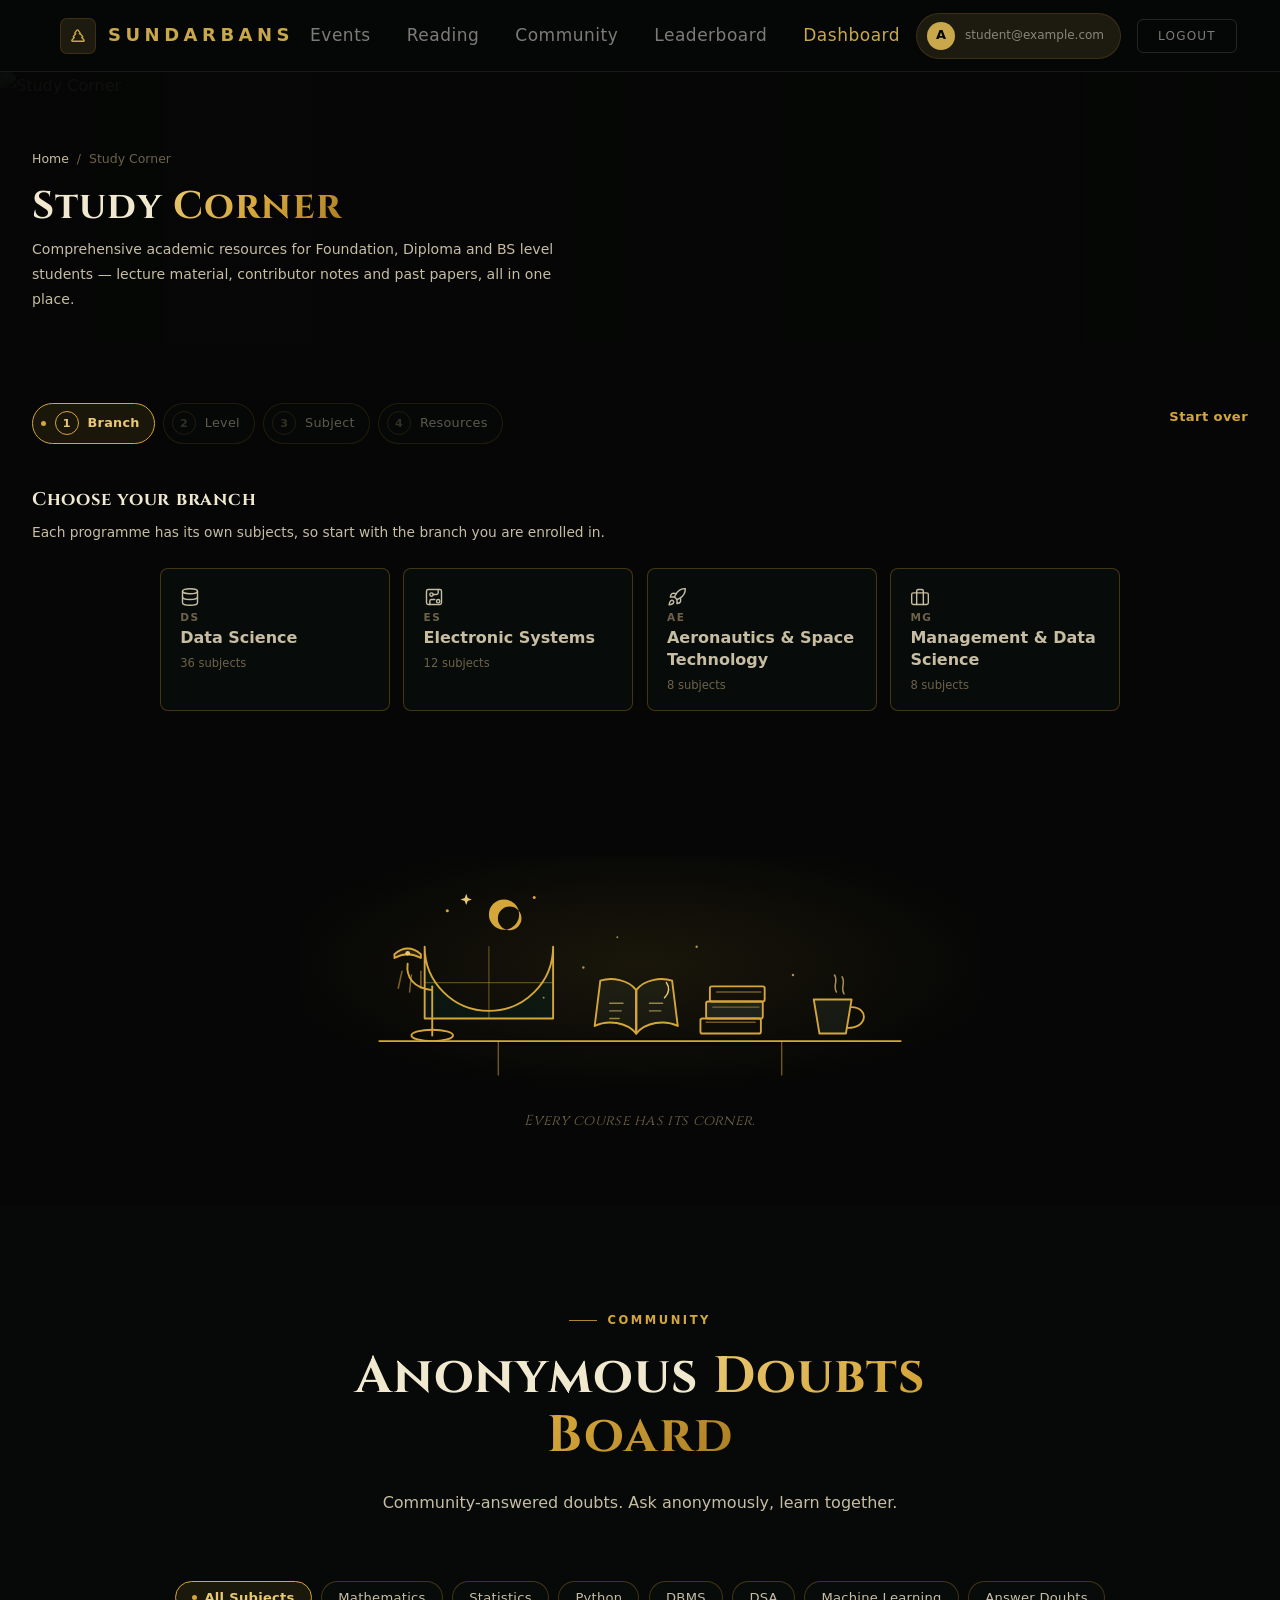
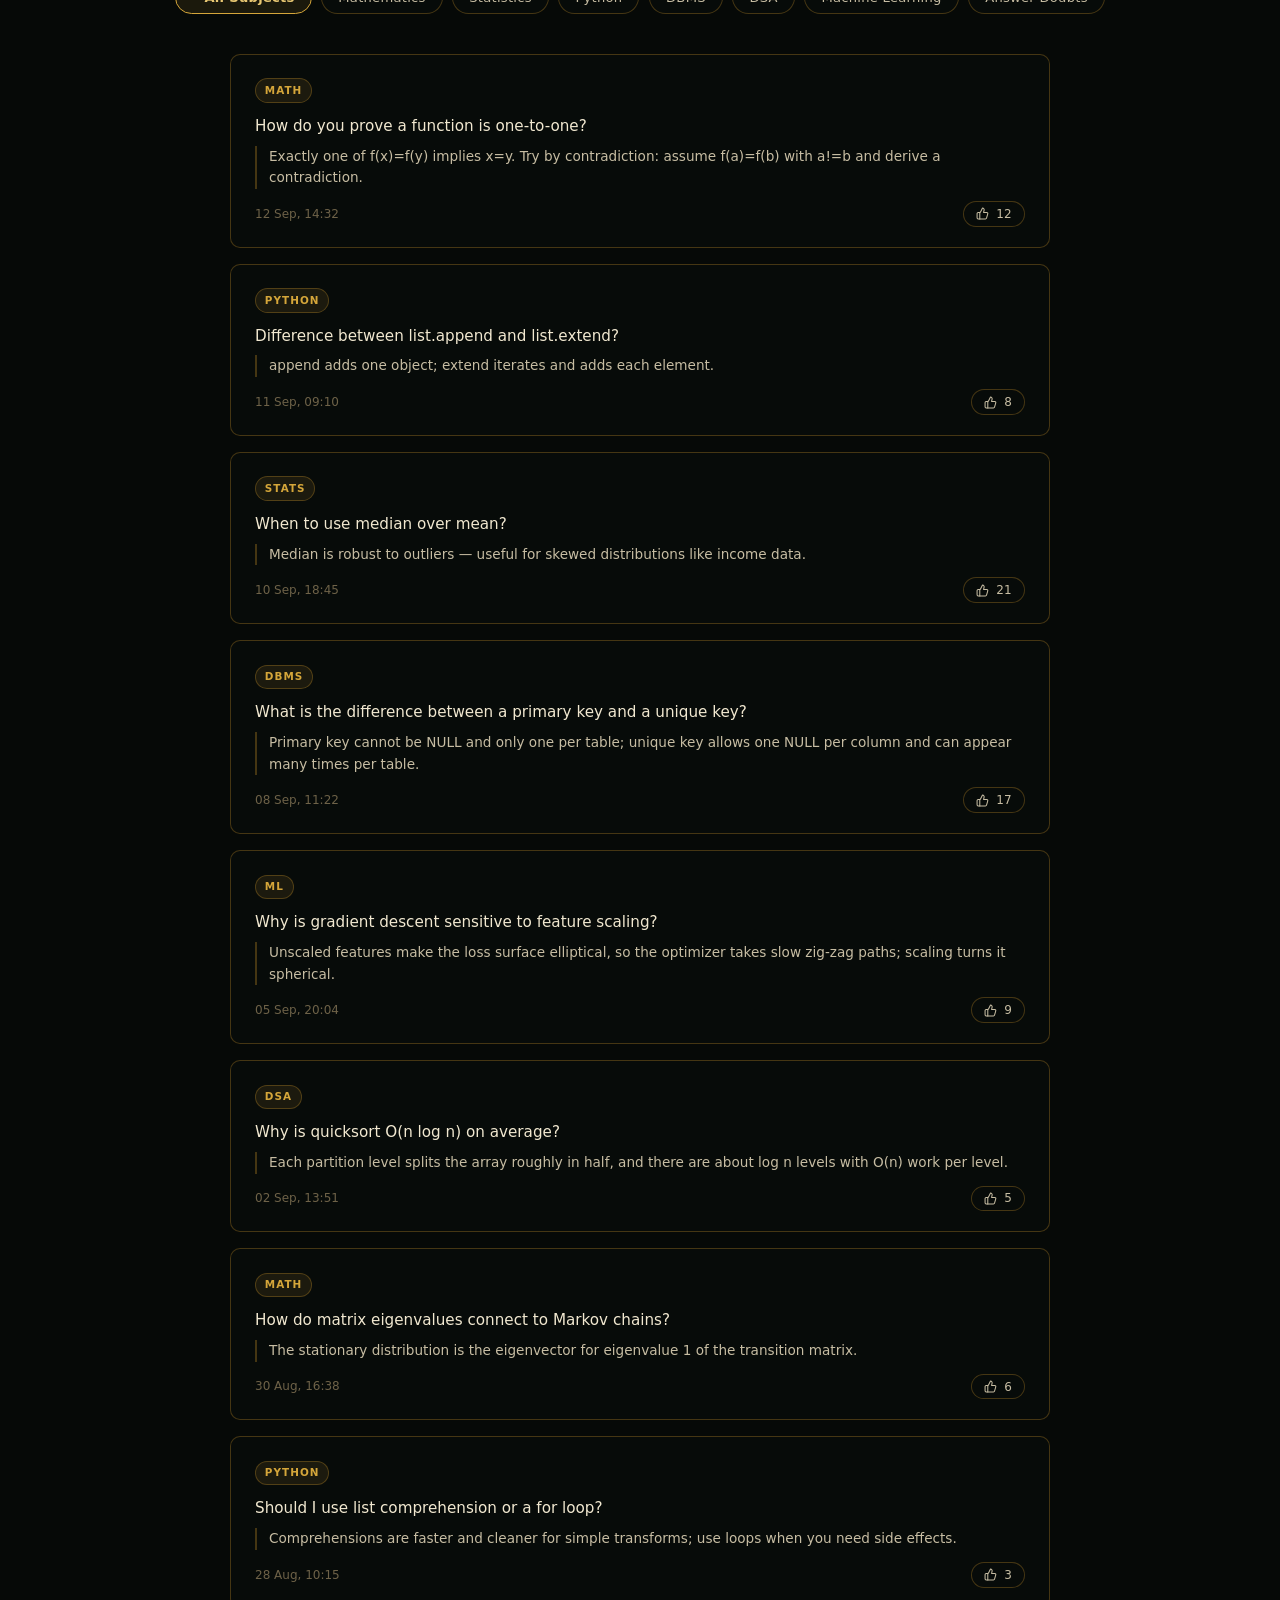
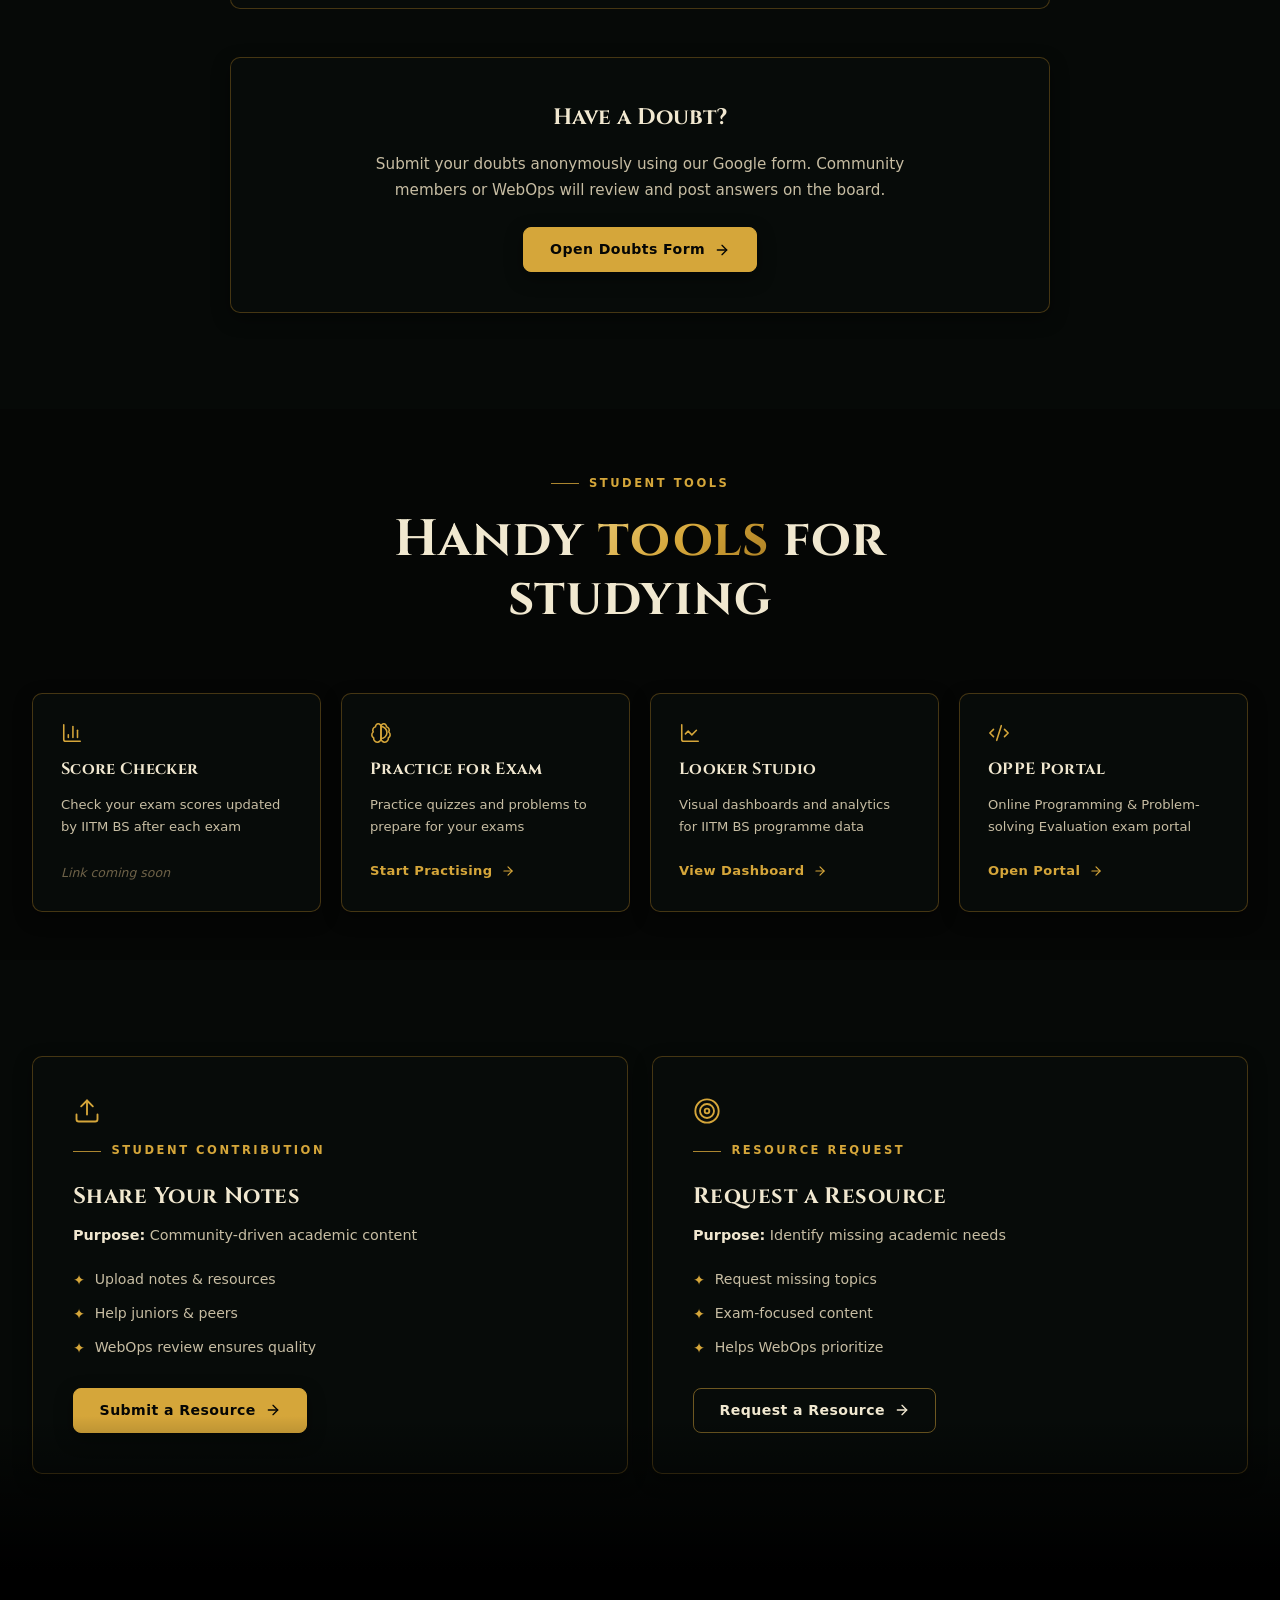
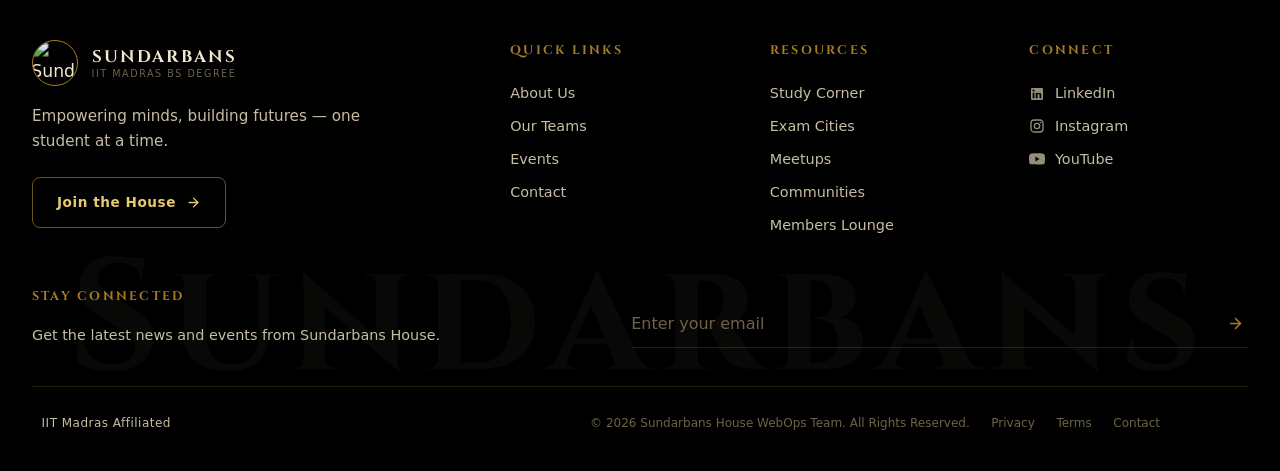
==== emtyT/studycorner.html @ 36a2592f "added cards and other branches and subjects" ====
<!doctype html>
<html lang="en">
  <head>
    <meta charset="UTF-8" />
    <meta name="viewport" content="width=device-width, initial-scale=1.0" />
    <title>Sundarbans House | Study Corner (test page)</title>
    <link
      rel="icon"
      type="image/png"
      href="https://res.cloudinary.com/l59gy0g2/image/upload/f_auto,q_auto:good,w_1000,c_limit/v1785911310/sundarbans/public/assets/house-logo.png"
    />
    <!-- Same fonts as the real site: Cinzel (display) + Chillax (body). -->
    <link rel="preconnect" href="https://fonts.googleapis.com" />
    <link rel="preconnect" href="https://fonts.gstatic.com" crossorigin />
    <link rel="preconnect" href="https://api.fontshare.com" />
    <link rel="preconnect" href="https://cdn.fontshare.com" crossorigin />
    <link
      href="https://fonts.googleapis.com/css2?family=Cinzel:wght@400;600;700;900&display=swap"
      rel="stylesheet"
    />
    <link
      href="https://api.fontshare.com/v2/css?f%5B%5D=chillax@300,400,500,600,700&display=swap"
      rel="stylesheet"
    />

    <style>
      /* =====================================================================
         SUNDARBANS HOUSE — BLACK + GOLD BRAND THEME (port of style.css)
         ===================================================================== */
      :root {
        --font-display: 'Cinzel', Georgia, 'Times New Roman', serif;
        --font-body: 'Chillax', ui-sans-serif, system-ui, -apple-system, 'Segoe UI', sans-serif;

        --color-bg-black: #050605;
        --color-bg-forest: #060907;
        --color-bg-footer: #000000;
        --color-surface-hover: #060907;

        --color-card: #070b09;
        --color-card-raised: #0c110e;

        --color-cream: #f1e8d0;
        --color-cream-muted: #c7bda3;
        --color-cream-faint: #6e6248;
        --color-gold: #d5a63a;
        --color-gold-light: #e9c873;
        --color-gold-muted: #a97c22;
        --color-bronze: #5f461b;

        --border-subtle: rgba(170, 125, 35, 0.22);
        --border-card: rgba(170, 125, 35, 0.38);
        --border-card-hover: rgba(213, 166, 58, 0.62);
        --border-gold: rgba(213, 166, 58, 0.5);
        --border-forest: #0e1512;

        --ease-editorial: cubic-bezier(0.22, 0.61, 0.36, 1);
        --ease-reveal: cubic-bezier(0.16, 1, 0.3, 1);
        --duration-micro: 240ms;
        --duration-link: 340ms;
        --duration-button: 520ms;
        --duration-selector: 380ms;
        --duration-card: 620ms;
        --duration-card-enter: 900ms;
        --duration-section: 1100ms;

        --shadow-sm: 0 6px 18px rgba(0, 0, 0, 0.4);
        --shadow-md: 0 12px 32px rgba(0, 0, 0, 0.52);
        --shadow-lg: 0 20px 48px rgba(0, 0, 0, 0.62);

        --content-max-width: 1280px;
        --content-gutter: clamp(1.25rem, 3vw, 2rem);

        /* Legacy aliases the real stylesheet still reads */
        --bg: var(--color-bg-black);
        --bg2: var(--color-bg-forest);
        --surface: var(--color-card);
        --surface2: var(--color-card-raised);
        --border: var(--border-card);
        --accent: var(--color-gold);
        --accent2: var(--color-gold-light);
        --accent3: var(--color-gold-muted);
        --gold: var(--color-gold);
        --gold-light: var(--color-gold-light);
        --gold-dark: var(--color-gold-muted);
        --bronze: var(--color-bronze);
        --text: var(--color-cream);
        --text2: var(--color-cream-muted);
        --text3: var(--color-cream-faint);
        --rad: 8px;
        --rad2: 10px;
        --ease-out: var(--ease-editorial);
      }

      @media (prefers-reduced-motion: reduce) {
        :root {
          --duration-micro: 1ms;
          --duration-link: 1ms;
          --duration-button: 1ms;
          --duration-selector: 1ms;
          --duration-card: 1ms;
          --duration-card-enter: 1ms;
          --duration-section: 1ms;
        }
        *,
        *::before,
        *::after {
          animation-iteration-count: 1 !important;
        }
      }

      * {
        margin: 0;
        padding: 0;
        box-sizing: border-box;
      }

      input,
      textarea,
      select,
      button {
        font-family: inherit;
      }

      html {
        scroll-behavior: smooth;
        overflow-x: hidden;
        scrollbar-width: thin;
        scrollbar-color: var(--color-gold-muted) var(--color-bg-black);
      }

      ::-webkit-scrollbar {
        width: 10px;
        height: 10px;
      }
      ::-webkit-scrollbar-track {
        background: var(--color-bg-black);
      }
      ::-webkit-scrollbar-thumb {
        background: var(--color-gold-muted);
        border-radius: 6px;
        border: 2px solid var(--color-bg-black);
      }
      ::-webkit-scrollbar-thumb:hover {
        background: var(--color-gold);
      }
      ::-webkit-scrollbar-corner {
        background: var(--color-bg-black);
      }

      body {
        font-family: var(--font-body);
        background: var(--bg);
        color: var(--text);
        line-height: 1.7;
        overflow-x: hidden;
        -webkit-font-smoothing: antialiased;
      }

      /* -- Layout ------------------------------------------------------- */
      .container {
        width: 100%;
        max-width: var(--content-max-width);
        margin-inline: auto;
        padding-inline: var(--content-gutter);
      }
      .section {
        padding: 6rem 0;
      }
      .tone-a {
        background: var(--color-bg-black);
      }
      .tone-b {
        background: var(--color-bg-forest);
      }

      /* -- Section tags & titles ---------------------------------------- */
      .section-tag {
        display: inline-flex;
        align-items: center;
        gap: 0.65rem;
        font-size: 0.72rem;
        font-weight: 600;
        letter-spacing: 0.22em;
        text-transform: uppercase;
        color: var(--accent);
        margin-bottom: 1.1rem;
      }
      .section-tag::before {
        content: '';
        width: 28px;
        height: 1px;
        background: currentColor;
        opacity: 0.8;
        flex-shrink: 0;
      }
      .section-title-xl {
        font-family: var(--font-display);
        font-size: clamp(2rem, 4.2vw, 3.2rem);
        font-weight: 700;
        line-height: 1.15;
        letter-spacing: 0.02em;
        margin-bottom: 1.5rem;
      }
      .tg {
        background: linear-gradient(135deg, var(--gold-light), var(--accent), var(--gold-dark));
        -webkit-background-clip: text;
        -webkit-text-fill-color: transparent;
        background-clip: text;
      }
      .sec-hdr {
        text-align: center;
        max-width: 700px;
        margin: 0 auto 4rem;
      }
      .sec-sub {
        font-size: 1rem;
        color: var(--text2);
        line-height: 1.7;
      }

      /* -- Buttons: one global system ------------------------------------ */
      .btn,
      .fcta {
        transition:
          background-color var(--duration-button) var(--ease-editorial),
          border-color var(--duration-button) var(--ease-editorial),
          color var(--duration-button) var(--ease-editorial),
          box-shadow var(--duration-button) var(--ease-editorial),
          transform var(--duration-button) var(--ease-editorial);
      }
      .btn--primary:hover,
      .btn--outline:hover,
      .fcta:hover {
        transform: translateY(-2px);
      }
      .btn--primary:active,
      .btn--outline:active,
      .fcta:active {
        transform: translateY(0) scale(0.988);
      }
      .btn:focus-visible,
      .sel:focus-visible,
      .fcta:focus-visible,
      .flink:focus-visible {
        outline: 2px solid var(--color-gold);
        outline-offset: 3px;
        border-radius: 4px;
      }
      .btn svg:last-child,
      .fcta svg:last-child {
        display: inline-flex;
        transition: transform var(--duration-link) var(--ease-editorial);
      }
      .btn:hover svg:last-child,
      .fcta:hover svg:last-child {
        transform: translateX(4px);
      }

      .btn {
        display: inline-flex;
        align-items: center;
        justify-content: center;
        gap: 0.55rem;
        font-family: var(--font-body);
        font-size: 0.88rem;
        font-weight: 600;
        letter-spacing: 0.03em;
        line-height: 1.2;
        padding: 0.8rem 1.6rem;
        border: 1px solid transparent;
        border-radius: var(--rad);
        background: transparent;
        color: var(--color-cream);
        text-decoration: none;
        cursor: pointer;
      }
      .btn--primary {
        background: var(--color-gold);
        border-color: var(--color-gold);
        color: #050605;
        box-shadow: var(--shadow-sm);
      }
      .btn--primary:hover {
        background: var(--color-gold-light);
        border-color: var(--color-gold-light);
        box-shadow: var(--shadow-md);
      }
      .btn--outline {
        border-color: var(--border-gold);
        color: var(--color-cream);
      }
      .btn--outline:hover {
        background: var(--color-surface-hover);
        border-color: var(--border-card-hover);
        color: #fff;
        box-shadow: var(--shadow-sm);
      }
      .btn--text {
        padding: 0.3rem 0;
        border: 0;
        border-radius: 4px;
        background: none;
        color: var(--color-gold);
        font-size: 0.82rem;
      }
      .btn--text:hover {
        color: var(--color-gold-light);
      }
      .btn--sm {
        padding: 0.55rem 1.15rem;
        font-size: 0.82rem;
      }
      .btn--block {
        width: 100%;
      }
      .btn[disabled],
      .btn[aria-disabled='true'] {
        opacity: 0.45;
        pointer-events: none;
      }

      @media (pointer: coarse) {
        .btn,
        .sel {
          min-height: 44px;
        }
        .btn--text {
          padding-block: 0.6rem;
        }
      }

      /* -- Selector tier: tabs, filters, chips --------------------------- */
      .sel {
        display: inline-flex;
        align-items: center;
        gap: 0.45rem;
        font-family: var(--font-body);
        font-size: 0.82rem;
        font-weight: 500;
        letter-spacing: 0.02em;
        padding: 0.5rem 1rem;
        border: 1px solid var(--border-card);
        border-radius: 99px;
        background: var(--color-card);
        color: var(--color-cream-muted);
        cursor: pointer;
        white-space: nowrap;
        transition:
          background-color var(--duration-selector) var(--ease-editorial),
          border-color var(--duration-selector) var(--ease-editorial),
          color var(--duration-selector) var(--ease-editorial),
          transform var(--duration-selector) var(--ease-editorial);
      }
      .sel:hover {
        border-color: var(--border-card-hover);
        color: var(--color-cream);
        transform: translateY(-1px);
      }
      .sel:active {
        transform: translateY(0) scale(0.99);
      }
      .sel[aria-pressed='true'],
      .sel[aria-selected='true'],
      .sel[aria-current='true'] {
        border-color: var(--color-gold);
        background: rgba(213, 166, 58, 0.1);
        color: var(--color-gold-light);
        font-weight: 600;
      }
      .sel[aria-pressed='true']::before,
      .sel[aria-selected='true']::before,
      .sel[aria-current='true']::before {
        content: '';
        width: 5px;
        height: 5px;
        border-radius: 50%;
        background: var(--color-gold);
        flex: none;
      }

      /* -- Footer call-to-action ------------------------------------------ */
      .fcta {
        display: inline-flex;
        align-items: center;
        gap: 0.6rem;
        background: transparent;
        border: 1px solid var(--border-gold);
        border-radius: var(--rad);
        padding: 0.8rem 1.5rem;
        color: var(--color-gold-light);
        text-decoration: none;
        font-size: 0.85rem;
        font-weight: 600;
        letter-spacing: 0.04em;
      }
      .fcta:hover {
        background: var(--color-surface-hover);
        border-color: var(--color-gold);
        box-shadow: var(--shadow-sm);
      }

      .sr-only {
        position: absolute;
        width: 1px;
        height: 1px;
        padding: 0;
        margin: -1px;
        overflow: hidden;
        clip-path: inset(50%);
      }

      /* -- Form elements ---------------------------------------------------- */
      .form-field {
        margin-bottom: 1.25rem;
      }
      .form-field label {
        display: block;
        font-size: 0.8rem;
        font-weight: 600;
        color: var(--text2);
        margin-bottom: 0.4rem;
        letter-spacing: 0.04em;
      }
      .form-input,
      .form-textarea,
      .form-select {
        width: 100%;
        background: var(--surface);
        border: 1px solid var(--border);
        border-radius: var(--rad);
        padding: 0.75rem 1rem;
        color: var(--text);
        font-size: 0.88rem;
        font-family: inherit;
        outline: none;
        transition: border-color 0.2s;
      }
      .form-input:focus,
      .form-textarea:focus,
      .form-select:focus {
        border-color: var(--accent);
        box-shadow: 0 0 0 3px rgba(213, 166, 58, 0.1);
      }

      /* -- Grids & cards ----------------------------------------------------- */
      .grid-2 {
        display: grid;
        grid-template-columns: 1fr 1fr;
        gap: 1.5rem;
      }
      .grid-4 {
        display: grid;
        grid-template-columns: repeat(4, 1fr);
        gap: 1.25rem;
      }
      .card-base {
        background: var(--color-card);
        border: 1px solid var(--border-card);
        border-radius: var(--rad2);
        padding: 1.75rem;
        box-shadow: var(--shadow-sm);
        transition:
          border-color var(--duration-card) var(--ease-editorial),
          box-shadow var(--duration-card) var(--ease-editorial),
          transform var(--duration-card) var(--ease-editorial);
      }
      .card-base:hover {
        transform: translateY(-6px);
        border-color: var(--border-card-hover);
        box-shadow: var(--shadow-lg);
      }

      /* -- Card entrance reveal (matching the app's scroll-reveal) ---------- */
      .rc {
        opacity: 0;
        transform: translateY(30px);
        transition:
          opacity 0.6s ease calc(var(--card-delay, 0s)),
          transform 0.6s ease calc(var(--card-delay, 0s));
      }
      .rc.revealed {
        opacity: 1;
        transform: translateY(0);
      }

      /* =====================================================================
         PAGE HERO (PageHero component, compact + StudyView override)
         ===================================================================== */
      .page-hero {
        position: relative;
        padding: 8rem 0 4rem;
        overflow: hidden;
      }
      .page-hero-bg {
        position: absolute;
        inset: 0;
      }
      .page-hero-bg img {
        width: 100%;
        height: 100%;
        object-fit: cover;
      }
      .page-hero-overlay {
        position: absolute;
        inset: 0;
        background: linear-gradient(135deg, rgba(5, 6, 5, 0.95) 0%, rgba(5, 6, 5, 0.82) 100%);
      }
      .page-hero-content {
        position: relative;
        z-index: 2;
      }
      .page-hero--compact {
        padding: 6.5rem 0 3.5rem;
      }
      .page-hero--compact .page-hero-overlay {
        background:
          linear-gradient(
            90deg,
            rgba(5, 6, 5, 0.94) 0%,
            rgba(5, 6, 5, 0.82) 38%,
            rgba(5, 6, 5, 0.5) 68%,
            rgba(5, 6, 5, 0.34) 100%
          ),
          linear-gradient(
            180deg,
            rgba(5, 6, 5, 0.55) 0%,
            rgba(5, 6, 5, 0.1) 30%,
            rgba(5, 6, 5, 0.6) 78%,
            var(--color-bg-black) 100%
          );
      }
      .page-hero--compact h1 {
        font-size: clamp(2rem, 3.6vw, 3rem);
        margin-bottom: 0.75rem;
      }
      .page-hero--compact p {
        font-size: 0.95rem;
        line-height: 1.75;
        max-width: 46rem;
      }
      @media (max-width: 768px) {
        .page-hero--compact {
          padding: 5.5rem 0 2.5rem;
        }
      }

      .breadcrumb-nav {
        display: flex;
        align-items: center;
        gap: 0.5rem;
        margin-bottom: 1rem;
      }
      .breadcrumb-nav a {
        font-size: 0.78rem;
        color: var(--text2);
        text-decoration: none;
        transition: color 0.2s;
      }
      .breadcrumb-nav a:hover {
        color: var(--accent);
      }
      .breadcrumb-nav span {
        color: var(--text3);
        font-size: 0.78rem;
      }
      .page-hero h1 {
        font-family: var(--font-display);
        font-size: clamp(2.2rem, 4.5vw, 3.8rem);
        font-weight: 700;
        letter-spacing: 0.03em;
        color: var(--text);
        line-height: 1.15;
        margin-bottom: 1rem;
      }
      .page-hero p {
        font-size: 1rem;
        color: var(--text2);
        max-width: 560px;
      }

      /* StudyView's scoped trim — the stepper below is the real content. */
      .study-hero.page-hero--compact {
        padding: 4.75rem 0 2.25rem;
      }
      .study-hero.page-hero--compact h1 {
        font-size: clamp(1.7rem, 3vw, 2.5rem);
        margin-bottom: 0.5rem;
      }
      .study-hero.page-hero--compact p {
        font-size: 0.88rem;
        margin-bottom: 0;
      }
      @media (max-width: 768px) {
        .study-hero.page-hero--compact {
          padding: 4.25rem 0 1.75rem;
        }
      }

      /* =====================================================================
         MEMBERS NAVBAR (MembersNavbar component)
         ===================================================================== */
      .members-navbar {
        --black: var(--color-bg-black);
        --deep: var(--color-bg-forest);
        --forest: var(--color-card);
        --panel: var(--color-card);
        --nborder: var(--border-subtle);
        --border-soft: rgba(255, 255, 255, 0.07);
        --ngold: #c9a84c;
        --ngold-light: #e8c97a;
        --ngold-dim: rgba(201, 168, 76, 0.12);
        --ncream: #f5f0e8;
        --nmuted: rgba(245, 240, 232, 0.5);
        --nsubtle: rgba(245, 240, 232, 0.12);

        position: sticky;
        top: 0;
        z-index: 100;
        background: rgba(6, 8, 8, 0.95);
        border-bottom: 1px solid var(--border-soft);
        padding: 0 60px;
        height: 72px;
        display: flex;
        align-items: center;
        transition: border-color 0.3s;
      }
      .members-navbar.scrolled {
        border-color: var(--border-card);
      }
      .nav-inner {
        width: 100%;
        max-width: var(--content-max-width);
        margin: 0 auto;
        display: flex;
        align-items: center;
        justify-content: space-between;
      }
      .nav-brand {
        display: flex;
        align-items: center;
        gap: 12px;
        text-decoration: none;
      }
      .nav-brand-icon {
        width: 36px;
        height: 36px;
        border: 1px solid var(--nborder);
        border-radius: 7px;
        display: grid;
        place-items: center;
        color: var(--ngold);
        background: var(--ngold-dim);
      }
      .nav-brand-name {
        font-weight: 800;
        font-size: 18px;
        letter-spacing: 0.25em;
        text-transform: uppercase;
        color: var(--ngold);
        font-family: var(--font-body);
      }
      .nav-links {
        display: flex;
        align-items: center;
        gap: 4px;
      }
      .nav-link {
        padding: 8px 16px;
        font-size: 17px;
        font-weight: 400;
        color: var(--nmuted);
        text-decoration: none;
        border-radius: 6px;
        transition:
          color 0.2s,
          background 0.2s;
        letter-spacing: 0.03em;
        font-family: var(--font-body);
      }
      .nav-link:hover {
        color: var(--ncream);
        background: var(--nsubtle);
      }
      .nav-link.active {
        color: var(--ngold);
      }
      .nav-right {
        display: flex;
        align-items: center;
        gap: 16px;
      }
      .member-chip {
        display: flex;
        align-items: center;
        gap: 10px;
        background: var(--ngold-dim);
        border: 1px solid var(--nborder);
        border-radius: 100px;
        padding: 8px 16px 8px 10px;
      }
      .member-avatar {
        width: 28px;
        height: 28px;
        border-radius: 50%;
        background: var(--ngold);
        display: grid;
        place-items: center;
        font-size: 13px;
        font-weight: 600;
        color: var(--black);
      }
      .member-id {
        font-size: 12px;
        color: var(--nmuted);
        font-weight: 400;
        max-width: 160px;
        overflow: hidden;
        text-overflow: ellipsis;
        white-space: nowrap;
        font-family: var(--font-body);
      }
      @media (max-width: 900px) {
        .members-navbar {
          padding: 0 24px;
        }
        .nav-links {
          display: none;
        }
        .member-id {
          display: none;
        }
      }

      /* =====================================================================
         RESOURCE BROWSER (ResourceBrowser + ResourceResults components)
         ===================================================================== */
      .section.tone-a {
        padding: 3.5rem 0 3rem;
      }
      .rb-stage {
        min-height: 320px;
      }

      .rb-stepper {
        display: flex;
        align-items: flex-start;
        justify-content: space-between;
        gap: 1rem;
        margin-bottom: 2.5rem;
      }
      .rb-steps {
        list-style: none;
        display: flex;
        flex-wrap: wrap;
        gap: 0.5rem;
        padding: 0;
        margin: 0;
      }
      .rb-step {
        display: inline-flex;
        align-items: center;
        gap: 0.55rem;
        font-family: var(--font-body);
        font-size: 0.8rem;
        font-weight: 500;
        letter-spacing: 0.02em;
        padding: 0.45rem 0.9rem 0.45rem 0.5rem;
        border: 1px solid var(--border-card);
        border-radius: 99px;
        background: var(--color-card);
        color: var(--color-cream-muted);
        cursor: pointer;
        transition:
          border-color var(--duration-selector) var(--ease-editorial),
          color var(--duration-selector) var(--ease-editorial),
          transform var(--duration-selector) var(--ease-editorial);
      }
      .rb-step:hover {
        border-color: var(--border-card-hover);
        color: var(--color-cream);
        transform: translateY(-1px);
      }
      .rb-step:focus-visible {
        outline: 2px solid var(--color-gold);
        outline-offset: 2px;
      }
      .rb-step--locked {
        opacity: 0.45;
        cursor: default;
        transform: none;
      }
      .rb-step--active {
        border-color: var(--color-gold);
        background: rgba(213, 166, 58, 0.1);
        color: var(--color-gold-light);
        font-weight: 600;
      }
      .rb-step--active::before {
        content: '';
        width: 5px;
        height: 5px;
        border-radius: 50%;
        background: var(--color-gold);
        flex: none;
      }
      .rb-step-num {
        display: inline-flex;
        align-items: center;
        justify-content: center;
        width: 1.5rem;
        height: 1.5rem;
        flex: none;
        border-radius: 50%;
        border: 1px solid var(--border-card);
        font-size: 0.7rem;
        font-weight: 700;
        color: var(--text3);
      }
      .rb-step--active .rb-step-num {
        border-color: var(--color-gold);
        color: var(--color-gold-light);
      }
      .rb-step-body {
        display: flex;
        flex-direction: column;
        align-items: flex-start;
        line-height: 1.25;
      }
      .rb-step-value {
        font-size: 0.66rem;
        font-weight: 600;
        color: var(--accent);
        max-width: 16rem;
        overflow: hidden;
        text-overflow: ellipsis;
        white-space: nowrap;
      }
      .rb-reset {
        flex: none;
        padding-top: 0.35rem;
      }
      @media (max-width: 768px) {
        .rb-stepper {
          flex-direction: column;
          margin-bottom: 2rem;
        }
        .rb-step-value {
          max-width: 9rem;
        }
      }

      .rb-step-panel[hidden] {
        display: none;
      }
      .rb-step-title {
        font-family: var(--font-display);
        font-size: 1.15rem;
        font-weight: 700;
        letter-spacing: 0.04em;
        margin-bottom: 0.35rem;
        outline: none;
        scroll-margin-top: 5.5rem;
        scroll-margin-bottom: 2rem;
      }
      .rb-step-sub {
        font-size: 0.86rem;
        color: var(--text2);
        margin-bottom: 1.5rem;
        max-width: 46rem;
      }

      /* Branch grid */
      .rb-branch-grid {
        display: grid;
        grid-template-columns: repeat(4, minmax(0, 1fr));
        gap: 0.85rem;
        width: 100%;
        max-width: 960px;
        margin: 0 auto;
      }
      .rb-branch {
        position: relative;
        display: flex;
        flex-direction: column;
        align-items: flex-start;
        gap: 0.25rem;
        text-align: left;
        padding: 1.15rem 1.2rem;
        background: var(--color-card);
        border: 1px solid var(--border-card);
        border-radius: var(--rad);
        color: var(--text2);
        font-family: var(--font-body);
        cursor: pointer;
        transition:
          background-color var(--duration-selector) var(--ease-editorial),
          border-color var(--duration-selector) var(--ease-editorial),
          color var(--duration-selector) var(--ease-editorial),
          transform var(--duration-selector) var(--ease-editorial);
      }
      .rb-branch:hover {
        border-color: var(--border-card-hover);
        color: var(--text);
        transform: translateY(-1px);
      }
      .rb-branch:active {
        transform: translateY(0) scale(0.99);
      }
      .rb-branch:focus-visible {
        outline: 2px solid var(--color-gold);
        outline-offset: 3px;
      }
      .rb-branch--selected {
        border-color: var(--color-gold);
        background: rgba(213, 166, 58, 0.08);
      }
      .rb-branch-icon {
        color: var(--accent);
        margin-bottom: 0.35rem;
      }
      .rb-branch-code {
        font-size: 0.66rem;
        font-weight: 600;
        letter-spacing: 0.14em;
        text-transform: uppercase;
        color: var(--text3);
      }
      .rb-branch--selected .rb-branch-code {
        color: var(--accent);
      }
      .rb-branch-name {
        font-size: 1rem;
        font-weight: 600;
        line-height: 1.35;
      }
      .rb-branch-count {
        margin-top: 0.2rem;
        font-size: 0.72rem;
        color: var(--text3);
      }
      @media (max-width: 768px) {
        .rb-branch-grid {
          grid-template-columns: 1fr;
        }
      }

      /* Level grid */
      .rb-level-grid {
        display: grid;
        grid-template-columns: repeat(3, minmax(0, 1fr));
        gap: 0.85rem;
        width: 100%;
        max-width: 760px;
        margin: 0 auto;
      }
      .rb-level {
        display: flex;
        flex-direction: column;
        align-items: flex-start;
        gap: 0.25rem;
        text-align: left;
        padding: 1.15rem 1.2rem;
        background: var(--color-card);
        border: 1px solid var(--border-card);
        border-radius: var(--rad);
        color: var(--text2);
        font-family: var(--font-body);
        cursor: pointer;
        transition:
          background-color var(--duration-selector) var(--ease-editorial),
          border-color var(--duration-selector) var(--ease-editorial),
          color var(--duration-selector) var(--ease-editorial),
          transform var(--duration-selector) var(--ease-editorial);
      }
      .rb-level:hover {
        border-color: var(--border-card-hover);
        color: var(--text);
        transform: translateY(-1px);
      }
      .rb-level:active {
        transform: translateY(0) scale(0.99);
      }
      .rb-level:focus-visible {
        outline: 2px solid var(--color-gold);
        outline-offset: 3px;
      }
      .rb-level--selected {
        border-color: var(--color-gold);
        background: rgba(213, 166, 58, 0.08);
      }
      .rb-level-icon {
        color: var(--accent);
        margin-bottom: 0.35rem;
      }
      .rb-level-name {
        font-size: 1rem;
        font-weight: 600;
        line-height: 1.35;
      }
      .rb-level-count {
        margin-top: 0.2rem;
        font-size: 0.72rem;
        color: var(--text3);
      }
      .rb-level--selected .rb-level-count {
        color: var(--accent);
      }
      @media (max-width: 768px) {
        .rb-level-grid {
          grid-template-columns: 1fr;
        }
      }

      /* Subject search (folded into the subject step) */
      .rb-subject-search {
        max-width: 480px;
        margin-bottom: 1.75rem;
      }
      .rb-search-field {
        position: relative;
      }
      .rb-search-input {
        height: 3rem;
        padding-left: 2.8rem;
        padding-right: 2.6rem;
        font-size: 0.95rem;
      }
      .rb-search-input::-webkit-search-cancel-button {
        display: none;
      }
      .rb-search-icon {
        position: absolute;
        left: 1rem;
        top: 50%;
        transform: translateY(-50%);
        color: var(--accent);
        pointer-events: none;
      }
      .rb-search-clear {
        position: absolute;
        right: 0.65rem;
        top: 50%;
        transform: translateY(-50%);
        display: inline-flex;
        padding: 0.35rem;
        border: 0;
        border-radius: 50%;
        background: none;
        color: var(--text2);
        cursor: pointer;
        transition: color var(--duration-micro) var(--ease-editorial);
      }
      .rb-search-clear:hover {
        color: var(--text);
      }
      .rb-search-hint {
        margin-top: 0.55rem;
        font-size: 0.76rem;
        color: var(--text3);
      }

      /* Subject grid */
      .rb-subject-grid {
        display: grid;
        grid-template-columns: repeat(auto-fill, minmax(230px, 1fr));
        gap: 0.75rem;
      }
      .rb-elective {
        margin-top: 2rem;
      }
      .rb-elective-label {
        display: flex;
        align-items: center;
        gap: 0.5rem;
        font-family: var(--font-body);
        font-size: 0.7rem;
        font-weight: 600;
        letter-spacing: 0.16em;
        text-transform: uppercase;
        color: var(--text3);
        padding-bottom: 0.6rem;
        margin-bottom: 0.5rem;
        border-bottom: 1px solid var(--border-subtle);
      }
      .rb-group-count {
        font-variant-numeric: tabular-nums;
        opacity: 0.7;
      }
      .rb-subject {
        position: relative;
        display: flex;
        flex-direction: column;
        gap: 0.2rem;
        text-align: left;
        padding: 0.85rem 1rem 0.85rem 1.1rem;
        background: var(--color-card);
        border: 1px solid var(--border-card);
        border-radius: var(--rad);
        color: var(--text2);
        font-family: var(--font-body);
        cursor: pointer;
        transition:
          background-color var(--duration-selector) var(--ease-editorial),
          border-color var(--duration-selector) var(--ease-editorial),
          color var(--duration-selector) var(--ease-editorial),
          transform var(--duration-selector) var(--ease-editorial);
      }
      .rb-subject::before {
        content: '';
        position: absolute;
        left: 0;
        top: 0.85rem;
        bottom: 0.85rem;
        width: 2px;
        border-radius: 0 2px 2px 0;
        background: transparent;
        transition: background-color var(--duration-selector) var(--ease-editorial);
      }
      .rb-subject:hover {
        border-color: var(--border-card-hover);
        color: var(--text);
        transform: translateY(-1px);
      }
      .rb-subject:active {
        transform: translateY(0) scale(0.99);
      }
      .rb-subject:focus-visible {
        outline: 2px solid var(--color-gold);
        outline-offset: 3px;
      }
      .rb-subject[aria-pressed='true'] {
        border-color: var(--color-gold);
        background: rgba(213, 166, 58, 0.08);
        color: var(--text);
      }
      .rb-subject[aria-pressed='true']::before {
        background: var(--color-gold);
      }
      .rb-subject-code {
        font-size: 0.66rem;
        font-weight: 600;
        letter-spacing: 0.14em;
        text-transform: uppercase;
        color: var(--text3);
      }
      .rb-subject[aria-pressed='true'] .rb-subject-code {
        color: var(--accent);
      }
      .rb-subject-name {
        font-size: 0.88rem;
        font-weight: 500;
        line-height: 1.4;
      }
      .rb-subject--elective .rb-subject-name {
        color: var(--text2);
      }
      .rb-note {
        font-size: 0.88rem;
        color: var(--text2);
        display: flex;
        align-items: center;
        gap: 0.6rem;
        flex-wrap: wrap;
      }
      .rb-note--rest {
        color: var(--text3);
        max-width: 44rem;
        line-height: 1.7;
      }
      @media (max-width: 768px) {
        .rb-subject-grid {
          grid-template-columns: 1fr;
        }
      }

      /* Results step */
      .rb-block-head {
        display: flex;
        align-items: flex-start;
        justify-content: space-between;
        gap: 1rem;
        flex-wrap: wrap;
        margin-bottom: 1.1rem;
      }
      .rb-block-title {
        font-family: var(--font-display);
        font-size: 1.05rem;
        font-weight: 700;
        letter-spacing: 0.04em;
        margin: 0;
      }
      .rb-subject-desc {
        margin-top: 0.35rem;
        font-size: 0.85rem;
        color: var(--text2);
        max-width: 46rem;
      }
      .rb-chips {
        display: flex;
        flex-wrap: wrap;
        gap: 0.6rem;
      }
      .rb-types {
        margin-bottom: 1.75rem;
      }
      .rb-chip-count {
        font-size: 0.7rem;
        color: var(--text3);
        font-variant-numeric: tabular-nums;
      }
      .sel[aria-pressed='true'] .rb-chip-count {
        color: var(--accent);
      }
      .rb-results {
        min-height: 320px;
      }
      .rb-group + .rb-group {
        margin-top: 1.75rem;
      }
      .rb-group-label {
        display: flex;
        align-items: center;
        gap: 0.5rem;
        font-family: var(--font-body);
        font-size: 0.7rem;
        font-weight: 600;
        letter-spacing: 0.16em;
        text-transform: uppercase;
        color: var(--text3);
        padding-bottom: 0.6rem;
        margin-bottom: 0.5rem;
        border-bottom: 1px solid var(--border-subtle);
      }
      .rb-group--featured .rb-group-label {
        color: var(--accent);
      }
      .rb-list {
        list-style: none;
        padding: 0;
        margin: 0;
      }
      .rb-more {
        margin-top: 0.6rem;
      }
      .btn.rb-more .rb-more-chevron {
        transition: transform var(--duration-link) var(--ease-editorial);
      }
      .btn.rb-more:hover .rb-more-chevron {
        transform: none;
      }
      .btn.rb-more .rb-more-chevron--up,
      .btn.rb-more:hover .rb-more-chevron--up {
        transform: rotate(180deg);
      }
      .rb-item {
        display: flex;
        align-items: center;
        justify-content: space-between;
        gap: 1.25rem;
        padding: 0.85rem 0.75rem;
        border-bottom: 1px solid var(--border-subtle);
        border-radius: var(--rad);
        color: var(--text);
        text-decoration: none;
        transition:
          background-color var(--duration-card) var(--ease-editorial),
          color var(--duration-card) var(--ease-editorial);
      }
      .rb-item:hover {
        background: var(--color-card);
        color: #fff;
      }
      .rb-item:focus-visible {
        outline: 2px solid var(--color-gold);
        outline-offset: 2px;
      }
      .rb-item-main {
        display: flex;
        flex-direction: column;
        gap: 0.3rem;
        min-width: 0;
      }
      .rb-item-title {
        font-size: 0.9rem;
        line-height: 1.45;
      }
      .rb-item-meta {
        display: flex;
        align-items: center;
        gap: 0.5rem;
        flex-wrap: wrap;
      }
      .rb-item-type,
      .rb-item-badge {
        font-size: 0.62rem;
        font-weight: 600;
        letter-spacing: 0.12em;
        text-transform: uppercase;
      }
      .rb-item-type {
        color: var(--text3);
      }
      .rb-item-badge {
        color: var(--accent);
        border: 1px solid var(--border-subtle);
        border-radius: 99px;
        padding: 0.1rem 0.5rem;
      }
      .rb-item-cta {
        display: inline-flex;
        align-items: center;
        gap: 0.4rem;
        flex: none;
        font-size: 0.78rem;
        font-weight: 600;
        letter-spacing: 0.03em;
        color: var(--accent);
      }
      .rb-item-cta svg {
        transition: transform var(--duration-link) var(--ease-editorial);
      }
      .rb-item:hover .rb-item-cta svg {
        transform: translateX(4px);
      }
      @media (max-width: 768px) {
        .rb-item {
          align-items: flex-start;
          flex-direction: column;
          gap: 0.6rem;
          padding: 0.9rem 0.5rem;
        }
        .rb-item-cta {
          font-size: 0.75rem;
        }
        .rb-results,
        .rb-empty {
          min-height: 240px;
        }
      }
      .rb-empty {
        display: flex;
        flex-direction: column;
        align-items: center;
        justify-content: center;
        gap: 1rem;
        min-height: 320px;
        color: var(--text3);
        text-align: center;
        font-size: 0.92rem;
        line-height: 1.7;
      }
      .rb-empty span {
        max-width: 34rem;
      }
      .rb-empty--start {
        min-height: 200px;
      }
      .rr-none {
        display: flex;
        flex-direction: column;
        align-items: center;
        justify-content: center;
        gap: 0.9rem;
        min-height: 300px;
        color: var(--text3);
        text-align: center;
        border: 1px dashed var(--border-card);
        border-radius: var(--rad2);
        padding: 2rem 1.5rem;
      }
      .rr-none-title {
        color: var(--text);
        font-size: 1.05rem;
        font-weight: 600;
      }
      .rr-none-sub {
        max-width: 34rem;
        font-size: 0.9rem;
        line-height: 1.7;
      }
      .rr-none .btn--primary {
        margin-top: 0.6rem;
      }
      @media (max-width: 768px) {
        .rb-stage {
          min-height: 240px;
        }
      }

      /* =====================================================================
         STUDY NOOK (StudyNook component)
         ===================================================================== */
      .nook {
        display: flex;
        flex-direction: column;
        align-items: center;
        gap: 1.1rem;
        padding: 0.25rem 0 4.5rem;
        background: var(--color-bg-black);
      }
      .nook-art {
        width: min(680px, 100%);
        height: auto;
        display: block;
      }
      .nook-caption {
        font-family: var(--font-display);
        font-style: italic;
        font-size: 0.9rem;
        letter-spacing: 0.02em;
        color: var(--text3);
        margin: 0;
      }
      .nook-glow {
        animation: nook-pulse 4s ease-in-out infinite;
      }
      @keyframes nook-pulse {
        0%,
        100% {
          opacity: 1;
        }
        50% {
          opacity: 0.45;
        }
      }
      @media (prefers-reduced-motion: reduce) {
        .nook-glow {
          animation: none;
        }
      }
      @media (max-width: 768px) {
        .nook {
          padding-bottom: 3rem;
        }
      }

      /* =====================================================================
         DOUBTS BOARD (DoubtsBoard component)
         ===================================================================== */
      .db-filters {
        display: flex;
        flex-wrap: wrap;
        gap: 0.6rem;
        justify-content: center;
        margin-bottom: 2.5rem;
      }
      .db-post {
        margin-top: 0.55rem;
      }
      .db-scroll-box {
        max-width: 820px;
        margin: 0 auto 3rem;
        display: flex;
        flex-direction: column;
        gap: 1rem;
      }
      .db-card {
        background: var(--surface);
        border: 1px solid var(--border);
        border-radius: var(--rad2);
        padding: 1.25rem 1.5rem;
      }
      .db-tag {
        display: inline-block;
        font-size: 0.65rem;
        font-weight: 700;
        letter-spacing: 0.1em;
        text-transform: uppercase;
        background: rgba(213, 166, 58, 0.1);
        color: var(--accent);
        border: 1px solid var(--border-card);
        padding: 0.15rem 0.55rem;
        border-radius: 99px;
        margin-bottom: 0.75rem;
      }
      .db-question {
        font-size: 0.95rem;
        font-weight: 500;
        margin-bottom: 0.5rem;
        line-height: 1.5;
      }
      .db-answer {
        font-size: 0.85rem;
        color: var(--text2);
        line-height: 1.6;
        margin-bottom: 0.75rem;
        padding-left: 0.75rem;
        border-left: 2px solid var(--border-card);
      }
      .db-footer {
        display: flex;
        align-items: center;
        justify-content: space-between;
        font-size: 0.75rem;
        color: var(--text3);
      }
      .db-upvote {
        padding: 0.3rem 0.75rem;
        font-size: 0.75rem;
      }
      .db-upvote:disabled {
        cursor: default;
        transform: none;
      }
      .db-input {
        width: 100%;
        background: rgba(213, 166, 58, 0.04);
        border: 1px solid var(--border);
        border-radius: 10px;
        padding: 0.75rem 1rem;
        color: var(--text);
        font-family: inherit;
        font-size: 0.9rem;
        transition: border-color 0.2s;
        box-sizing: border-box;
      }
      .db-input:focus {
        outline: none;
        border-color: var(--accent);
      }
      .db-input option {
        background: var(--bg2);
        color: var(--text);
      }

      /* =====================================================================
         STUDENT TOOLS (StudentTools component)
         ===================================================================== */
      .st-card {
        display: flex;
        flex-direction: column;
        align-items: flex-start;
        gap: 0.6rem;
      }
      .st-icon {
        display: inline-flex;
        color: var(--accent);
        margin-bottom: 0.2rem;
      }
      .st-title {
        font-family: var(--font-display);
        font-weight: 700;
        font-size: 1.02rem;
        letter-spacing: 0.02em;
      }
      .st-desc {
        font-size: 0.82rem;
        color: var(--text2);
        line-height: 1.7;
      }
      .st-cta {
        margin-top: auto;
        padding-top: 0.9rem;
      }
      .st-pending {
        margin-top: auto;
        padding-top: 0.9rem;
        font-size: 0.78rem;
        font-style: italic;
        color: var(--text3);
      }
      @media (max-width: 1100px) {
        .st-grid {
          grid-template-columns: repeat(2, 1fr);
        }
      }
      @media (max-width: 640px) {
        .st-grid {
          grid-template-columns: 1fr;
        }
      }

      /* =====================================================================
         CONTRIBUTE CARDS (ContributeCards component)
         ===================================================================== */
      .cc-grid {
        align-items: stretch;
      }
      .cc-card {
        display: flex;
        flex-direction: column;
        align-items: flex-start;
        padding: 2.5rem;
      }
      .cc-icon {
        display: inline-flex;
        color: var(--accent);
        margin-bottom: 1rem;
      }
      .cc-tag {
        margin-bottom: 1rem;
      }
      .cc-title {
        font-family: var(--font-display);
        font-weight: 700;
        font-size: 1.4rem;
        letter-spacing: 0.02em;
        margin-bottom: 0.5rem;
      }
      .cc-purpose {
        color: var(--text2);
        font-size: 0.9rem;
        margin-bottom: 1.25rem;
      }
      .cc-purpose strong {
        color: var(--text);
      }
      .cc-points {
        list-style: none;
        padding: 0;
        margin: 0 0 1.75rem;
        display: flex;
        flex-direction: column;
        gap: 0.6rem;
      }
      .cc-points li {
        display: flex;
        align-items: center;
        gap: 0.6rem;
        font-size: 0.88rem;
        color: var(--text2);
      }
      .cc-bullet {
        color: var(--accent);
        font-size: 0.9rem;
      }
      .cc-cta {
        margin-top: auto;
      }
      @media (max-width: 768px) {
        .cc-grid {
          grid-template-columns: 1fr;
        }
        .cc-card {
          padding: 2rem 1.5rem;
        }
        .cc-cta {
          width: 100%;
        }
      }

      /* =====================================================================
         FOOTER (AppFooter component)
         ===================================================================== */
      .footer {
        position: relative;
        background: var(--color-bg-footer);
        padding: clamp(3rem, 5.5vw, 4.75rem) 0 clamp(1.5rem, 2.5vw, 2.25rem);
      }
      .footer::before {
        content: '';
        position: absolute;
        left: 0;
        right: 0;
        bottom: 100%;
        height: clamp(80px, 12vw, 160px);
        pointer-events: none;
        background: linear-gradient(to bottom, rgba(0, 0, 0, 0), var(--color-bg-footer));
      }
      .footer-inner {
        position: relative;
        container-type: inline-size;
      }
      .footer-grid,
      .fclose,
      .footer-bottom {
        position: relative;
        z-index: 1;
      }
      .footer-wordmark {
        position: absolute;
        left: 0;
        right: 0;
        bottom: 0.24em;
        z-index: 0;
        pointer-events: none;
        user-select: none;
        white-space: nowrap;
        text-align: center;
        font-family: var(--font-display);
        font-weight: 700;
        font-size: 13cqi;
        letter-spacing: 0.06em;
        line-height: 1;
        color: #080807;
      }
      .footer-grid {
        display: grid;
        grid-template-columns: 2fr 1fr 1fr 1fr;
        gap: clamp(1.5rem, 3.2vw, 2.75rem);
        padding-bottom: clamp(2rem, 3.5vw, 3rem);
      }
      .fbrand {
        max-width: 30rem;
      }
      .flogo {
        display: flex;
        align-items: center;
        gap: 0.85rem;
        margin-bottom: 1.1rem;
      }
      .flogo-ring {
        width: 46px;
        height: 46px;
        flex-shrink: 0;
        border-radius: 50%;
        border: 1px solid var(--color-gold-muted);
        overflow: hidden;
        display: flex;
        align-items: center;
        justify-content: center;
      }
      .flogo-img {
        width: 100%;
        height: 100%;
        object-fit: cover;
        border-radius: 50%;
        transform: scale(1.08);
      }
      .flogo-text {
        display: flex;
        flex-direction: column;
        line-height: 1.25;
      }
      .fbrand-name {
        font-family: var(--font-display);
        font-weight: 700;
        font-size: 1.05rem;
        letter-spacing: 0.12em;
        color: var(--text);
      }
      .fbrand-sub {
        font-size: 0.6rem;
        color: var(--text3);
        letter-spacing: 0.16em;
        text-transform: uppercase;
      }
      .ftagline {
        font-size: 0.95rem;
        color: var(--text2);
        line-height: 1.7;
        margin-bottom: 1.35rem;
        max-width: 24rem;
      }
      .fcol-title {
        font-family: var(--font-display);
        font-size: 0.78rem;
        font-weight: 700;
        color: var(--color-gold-muted);
        letter-spacing: 0.18em;
        text-transform: uppercase;
        margin-bottom: 1rem;
      }
      .flinks {
        display: flex;
        flex-direction: column;
        align-items: flex-start;
      }
      .flinks a {
        display: inline-flex;
        align-items: center;
        gap: 0.6rem;
        color: var(--text2);
        text-decoration: none;
        font-size: 0.9rem;
        padding: 0.26rem 0;
        transition:
          color var(--duration-link) var(--ease-editorial),
          transform var(--duration-link) var(--ease-editorial);
      }
      .flinks a:hover {
        color: var(--accent);
        transform: translateX(3px);
      }
      .flinks a:focus-visible {
        outline: 2px solid var(--color-gold);
        outline-offset: 3px;
        border-radius: 3px;
      }
      .fconnect a svg {
        flex-shrink: 0;
        opacity: 0.75;
        transition: opacity var(--duration-link) var(--ease-editorial);
      }
      .fconnect a:hover svg {
        opacity: 1;
      }
      .fclose {
        display: grid;
        grid-template-columns: minmax(0, 1fr) minmax(0, 1.1fr);
        gap: clamp(1.25rem, 3vw, 3rem);
        align-items: end;
        padding-bottom: clamp(1.75rem, 3vw, 2.5rem);
      }
      .fclose-copy p {
        font-size: 0.9rem;
        color: var(--text2);
        max-width: 26rem;
      }
      .fsubscribe {
        display: flex;
        align-items: center;
        gap: 1rem;
        padding-bottom: 0.7rem;
        border-bottom: 1px solid var(--border-subtle);
        transition: border-color var(--duration-button) var(--ease-editorial);
      }
      .fsubscribe:focus-within {
        border-bottom-color: var(--color-gold);
      }
      .fsubscribe-input {
        flex: 1;
        min-width: 0;
        background: none;
        border: none;
        outline: none;
        color: var(--text);
        font-size: 1rem;
        padding: 0;
      }
      .fsubscribe-input::placeholder {
        color: var(--text3);
      }
      .fsubscribe-go {
        display: inline-flex;
        align-items: center;
        justify-content: center;
        flex-shrink: 0;
        background: none;
        border: none;
        padding: 0.25rem;
        cursor: pointer;
        color: var(--color-gold-muted);
        transition:
          color var(--duration-link) var(--ease-editorial),
          transform var(--duration-link) var(--ease-editorial);
      }
      .fsubscribe:focus-within .fsubscribe-go,
      .fsubscribe-go:hover {
        color: var(--color-gold-light);
        transform: translateX(4px);
      }
      .fsubscribe-go:focus-visible {
        outline: 2px solid var(--color-gold);
        outline-offset: 3px;
        border-radius: 4px;
      }
      .footer-bottom {
        border-top: 1px solid var(--border-subtle);
        padding: 1.35rem 0 0;
        padding-right: 5.5rem;
        display: flex;
        align-items: center;
        justify-content: space-between;
        flex-wrap: wrap;
        gap: 1rem 1.5rem;
      }
      .fiit {
        display: inline-flex;
        align-items: center;
        gap: 0.6rem;
        font-size: 0.75rem;
        color: var(--text2);
        letter-spacing: 0.04em;
      }
      .fiit-logo {
        height: 30px;
        width: auto;
        object-fit: contain;
        opacity: 0.85;
      }
      .fbl {
        display: flex;
        align-items: center;
        flex-wrap: wrap;
        gap: 0.6rem 1.35rem;
      }
      .fcopy,
      .fbl a {
        font-size: 0.75rem;
        color: var(--text3);
      }
      .fbl a {
        text-decoration: none;
        transition: color var(--duration-link) var(--ease-editorial);
      }
      .fbl a:hover {
        color: var(--accent);
      }

      /* Footer reveal */
      .footer-grid,
      .fclose,
      .footer-bottom,
      .footer-wordmark {
        opacity: 0;
        transform: translateY(18px);
        transition:
          opacity 900ms var(--ease-reveal),
          transform 900ms var(--ease-reveal);
      }
      .footer.is-revealed .footer-grid,
      .footer.is-revealed .fclose,
      .footer.is-revealed .footer-bottom {
        opacity: 1;
        transform: none;
      }
      .footer.is-revealed .footer-wordmark {
        opacity: 1;
        transform: none;
        transition-delay: 320ms;
      }
      .footer.is-revealed .fclose {
        transition-delay: 120ms;
      }
      .footer.is-revealed .footer-bottom {
        transition-delay: 220ms;
      }

      @media (prefers-reduced-motion: reduce) {
        .footer-grid,
        .fclose,
        .footer-bottom,
        .footer-wordmark,
        .footer.is-revealed .footer-wordmark {
          opacity: 1;
          transform: none;
          transition: none;
          transition-delay: 0s;
        }
        .flinks a:hover,
        .fsubscribe-go:hover,
        .fsubscribe:focus-within .fsubscribe-go {
          transform: none;
        }
      }
      @media (max-width: 1000px) {
        .footer-grid {
          grid-template-columns: 1fr 1fr 1fr;
        }
        .fbrand {
          grid-column: 1 / -1;
          max-width: 34rem;
        }
        .fclose {
          grid-template-columns: 1fr;
          align-items: start;
          gap: 1.25rem;
        }
      }
      @media (max-width: 640px) {
        .footer-grid {
          grid-template-columns: 1fr 1fr;
          gap: 1.6rem 1.25rem;
        }
        .fbrand {
          grid-column: 1 / -1;
        }
        .fclose {
          padding-bottom: 2.5rem;
        }
        .footer-bottom {
          padding-right: 0;
        }
      }
    </style>
  </head>

  <body>
    <!-- ======================= NAVBAR (MembersNavbar) ======================= -->
    <header class="members-navbar" id="navbar">
      <div class="nav-inner">
        <a href="#" class="nav-brand">
          <div class="nav-brand-icon">
            <svg viewBox="0 0 24 24" width="18" height="18" stroke="currentColor" stroke-width="1.8" fill="none" stroke-linecap="round" stroke-linejoin="round" aria-hidden="true">
              <path d="M17 14l3 3.3a1 1 0 0 1-.7 1.7H4.7a1 1 0 0 1-.7-1.7L7 14h-.3a1 1 0 0 1-.7-1.7L9 9h-.2A1 1 0 0 1 8 7.4L10.5 4.2a1 1 0 0 1 1.6 0L14.6 7.4a1 1 0 0 1-.8 1.6H15l3 3.3a1 1 0 0 1-.7 1.7Z"/>
            </svg>
          </div>
          <span class="nav-brand-name">Sundarbans</span>
        </a>
        <nav class="nav-links">
          <a href="#" class="nav-link">Events</a>
          <a href="#" class="nav-link">Reading</a>
          <a href="#" class="nav-link">Community</a>
          <a href="#" class="nav-link">Leaderboard</a>
          <a href="#" class="nav-link active">Dashboard</a>
        </nav>
        <div class="nav-right">
          <div class="member-chip">
            <div class="member-avatar">A</div>
            <span class="member-id">student@example.com</span>
          </div>
          <button class="logout-btn" disabled style="padding: 9px 20px; background: transparent; border: 1px solid rgba(255,255,255,0.12); border-radius: 6px; color: rgba(245,240,232,0.5); font-family: inherit; font-size: 12px; font-weight: 500; letter-spacing: 0.1em; text-transform: uppercase; cursor: pointer;">
            Logout
          </button>
        </div>
      </div>
    </header>

    <main>
      <!-- ======================= HERO (PageHero, compact + study trim) ======================= -->
      <section class="page-hero page-hero--compact study-hero">
        <div class="page-hero-bg">
          <img
            src="https://images.unsplash.com/photo-1456513080510-7bf3a84b82f8?w=1920&q=80&auto=format&fit=crop"
            alt="Study Corner"
          />
          <div class="page-hero-overlay"></div>
        </div>
        <div class="container page-hero-content">
          <div class="breadcrumb-nav">
            <a href="#">Home</a><span>/</span><span>Study Corner</span>
          </div>
          <h1>Study <span class="tg">Corner</span></h1>
          <p>
            Comprehensive academic resources for Foundation, Diploma and BS level students — lecture
            material, contributor notes and past papers, all in one place.
          </p>
        </div>
      </section>

      <!-- ======================= RESOURCE BROWSER (stepper) ======================= -->
      <section class="section tone-a" id="resource-browser">
        <div class="container">
          <nav class="rb-stepper" aria-label="Browse resources">
            <ol class="rb-steps" id="rbSteps"></ol>
            <button id="rbReset" type="button" class="btn btn--text rb-reset" hidden>Start over</button>
          </nav>

          <div class="rb-stage">
            <!-- Step 1 — Branch -->
            <div id="rbStep1" class="rb-step-panel">
              <h2 class="rb-step-title" id="rb-head-1" tabindex="-1">Choose your branch</h2>
              <p class="rb-step-sub">
                Each programme has its own subjects, so start with the branch you are enrolled in.
              </p>
              <div class="rb-branch-grid" id="rbBranchGrid" role="group" aria-labelledby="rb-head-1"></div>
            </div>

            <!-- Step 2 — Level -->
            <div id="rbStep2" class="rb-step-panel" hidden>
              <h2 class="rb-step-title" id="rb-head-2" tabindex="-1">Choose your level</h2>
              <p class="rb-step-sub" id="rbLevelSub"></p>
              <div class="rb-level-grid" id="rbLevelGrid" role="group" aria-labelledby="rb-head-2"></div>
            </div>

            <!-- Step 3 — Subject -->
            <div id="rbStep3" class="rb-step-panel" hidden>
              <h2 class="rb-step-title" id="rb-head-3" tabindex="-1">Choose a subject</h2>
              <p class="rb-step-sub" id="rbSubjectSub"></p>

              <div class="rb-subject-search">
                <div class="rb-search-field">
                  <svg class="rb-search-icon" viewBox="0 0 24 24" width="17" height="17" stroke="currentColor" stroke-width="1.9" fill="none" stroke-linecap="round" stroke-linejoin="round" aria-hidden="true">
                    <circle cx="11" cy="11" r="8" /><line x1="21" y1="21" x2="16.65" y2="16.65" />
                  </svg>
                  <input
                    id="rbSubjectSearch"
                    type="search"
                    class="form-input rb-search-input"
                    placeholder="Search subjects or notes…"
                    autocomplete="off"
                  />
                  <button id="rbSearchClear" type="button" class="rb-search-clear" aria-label="Clear search" hidden>
                    <svg viewBox="0 0 24 24" width="15" height="15" stroke="currentColor" stroke-width="2" fill="none" stroke-linecap="round" stroke-linejoin="round" aria-hidden="true">
                      <path d="M18 6 6 18" /><path d="m6 6 12 12" />
                    </svg>
                  </button>
                </div>
                <p class="rb-search-hint">Search also matches notes and past papers inside a subject.</p>
              </div>

              <div id="rbSubjectArea"></div>
            </div>

            <!-- Step 4 — Resources -->
            <div id="rbStep4" class="rb-step-panel" hidden>
              <h2 class="rb-step-title" id="rb-head-4" tabindex="-1">Resources</h2>
              <div id="rbResultsArea"></div>
            </div>
          </div>
        </div>
      </section>

      <!-- ======================= STUDY NOOK ======================= -->
      <section class="nook" aria-label="Decorative study illustration">
        <svg
          class="nook-art"
          viewBox="0 0 720 250"
          role="presentation"
          focusable="false"
          aria-hidden="true"
        >
          <defs>
            <radialGradient id="nookGlow" cx="50%" cy="46%" r="55%">
              <stop offset="0%" stop-color="#d5a63a" stop-opacity="0.10" />
              <stop offset="100%" stop-color="#d5a63a" stop-opacity="0" />
            </radialGradient>
          </defs>
          <rect x="0" y="0" width="720" height="250" fill="url(#nookGlow)" />
          <g class="nook-line" stroke="#d5a63a" stroke-width="2" stroke-linecap="round" stroke-linejoin="round" fill="none">
            <path d="M 132 96 V 172 H 268 V 96 A 68 68 0 0 1 132 96 Z" fill="rgba(10, 32, 25, 0.55)" />
            <path d="M 200 96 V 172" stroke-width="1.4" opacity="0.4" />
            <path d="M 132 134 H 268" stroke-width="1.4" opacity="0.4" />
            <path d="M 176 40 L 177.6 44.4 L 182 46 L 177.6 47.6 L 176 52 L 174.4 47.6 L 170 46 L 174.4 44.4 Z" fill="#e9c873" stroke="none" />
            <circle cx="156" cy="58" r="1.6" fill="#d5a63a" stroke="none" />
            <circle cx="248" cy="44" r="1.6" fill="#d5a63a" stroke="none" />
          </g>
          <path d="M 232 62 A 16 16 0 1 0 200 62 A 16 16 0 1 0 232 62 Z M 234.5 66 A 12.5 12.5 0 1 0 209.5 66 A 12.5 12.5 0 1 0 234.5 66 Z" fill="#d5a63a" fill-rule="evenodd" />
          <ellipse cx="360" cy="197" rx="272" ry="4" fill="rgba(0, 0, 0, 0.35)" />
          <g class="nook-line" stroke="#d5a63a" stroke-width="2" stroke-linecap="round" fill="none">
            <path d="M 84 196 H 636" />
            <path d="M 210 196 V 232" stroke-width="1.5" opacity="0.5" />
            <path d="M 510 196 V 232" stroke-width="1.5" opacity="0.5" />
          </g>
          <g class="nook-line" stroke="#d5a63a" stroke-width="2" stroke-linecap="round" stroke-linejoin="round" fill="none">
            <ellipse cx="140" cy="190" rx="22" ry="6" />
            <path d="M 140 190 V 138" />
            <path d="M 140 142 C 120 140 112 128 114 114" />
            <path d="M 100 104 Q 114 92 128 104 L 128 108 Q 114 100 100 108 Z" fill="rgba(213, 166, 58, 0.12)" />
            <circle cx="114" cy="103" r="2.5" fill="#e9c873" stroke="none" />
            <g opacity="0.55" stroke-width="1.6">
              <path d="M 108 122 L 104 140" class="nook-glow" />
              <path d="M 118 126 L 116 144" class="nook-glow" />
              <path d="M 128 122 L 128 140" class="nook-glow" />
            </g>
          </g>
          <g class="nook-line" stroke="#d5a63a" stroke-width="2" stroke-linecap="round" stroke-linejoin="round" fill="none">
            <path d="M 356 188 C 346 176 326 173 312 180 L 318 132 C 330 128 348 131 356 142 Z" fill="rgba(122, 158, 126, 0.08)" />
            <path d="M 356 188 C 366 176 386 173 400 180 L 394 132 C 382 128 364 131 356 142 Z" fill="rgba(122, 158, 126, 0.08)" />
            <path d="M 356 142 V 188" />
            <g opacity="0.6" stroke-width="1.5" stroke="#e9c873">
              <path d="M 328 156 H 342" />
              <path d="M 328 164 H 340" />
              <path d="M 328 172 H 338" />
              <path d="M 370 156 H 384" />
              <path d="M 370 164 H 382" />
            </g>
            <path d="M 388 134 C 392 140 390 146 386 150" stroke="#e9c873" stroke-width="1.6" />
          </g>
          <g class="nook-line" stroke="#d5a63a" stroke-width="2" stroke-linecap="round" stroke-linejoin="round" fill="none">
            <rect x="424" y="172" width="64" height="16" rx="2" />
            <path d="M 430 176 H 482" stroke-width="1.4" opacity="0.5" />
            <rect x="430" y="154" width="60" height="18" rx="2" fill="rgba(122, 158, 126, 0.14)" />
            <path d="M 437 160 H 486" stroke-width="1.4" opacity="0.5" />
            <rect x="434" y="138" width="58" height="16" rx="2" />
            <path d="M 441 144 H 488" stroke-width="1.4" opacity="0.5" />
          </g>
          <g class="nook-line" stroke="#d5a63a" stroke-width="2" stroke-linecap="round" stroke-linejoin="round" fill="none">
            <path d="M 544 152 H 584 L 578 188 H 550 L 544 152 Z" fill="rgba(122, 158, 126, 0.1)" />
            <path d="M 584 160 C 602 160 602 182 580 182" />
            <g opacity="0.7" stroke-width="1.6" stroke="#e9c873">
              <path d="M 568 144 C 564 138 570 132 566 126" fill="none" />
              <path d="M 576 146 C 572 140 578 134 574 128" fill="none" />
            </g>
          </g>
          <g fill="#e9c873" opacity="0.7">
            <circle cx="300" cy="118" r="1.3" />
            <circle cx="420" cy="96" r="1.3" />
            <circle cx="336" cy="86" r="1" />
            <circle cx="522" cy="126" r="1.3" />
            <circle cx="258" cy="150" r="1" />
          </g>
        </svg>
        <p class="nook-caption">Every course has its corner.</p>
      </section>

      <!-- ======================= DOUBTS BOARD ======================= -->
      <section class="section tone-b" id="doubt-board">
        <div class="container">
          <div class="sec-hdr">
            <div class="section-tag">Community</div>
            <h2 class="section-title-xl">Anonymous <span class="tg">Doubts Board</span></h2>
            <p class="sec-sub">Community-answered doubts. Ask anonymously, learn together.</p>
          </div>

          <div class="db-filters" id="dbFilters" role="group" aria-label="Filter doubts by subject"></div>

          <div class="db-scroll-box" id="dbScrollBox"></div>

          <div class="card-base" style="max-width: 820px; margin: 0 auto; padding: 2.5rem 2rem; text-align: center">
            <h3 style="font-family: var(--font-display); font-weight: 700; font-size: 1.4rem; margin-bottom: 1rem">
              Have a Doubt?
            </h3>
            <p
              style="color: var(--text2); margin-bottom: 1.5rem; font-size: 0.95rem; max-width: 600px; margin-left: auto; margin-right: auto"
            >
              Submit your doubts anonymously using our Google form. Community members or WebOps will
              review and post answers on the board.
            </p>
            <a
              href="https://forms.gle/vZox3LpVrXti74UH7"
              target="_blank"
              rel="noopener noreferrer"
              class="btn btn--primary"
            >
              Open Doubts Form
              <svg viewBox="0 0 24 24" width="16" height="16" stroke="currentColor" stroke-width="2" fill="none" stroke-linecap="round" stroke-linejoin="round" aria-hidden="true">
                <line x1="5" y1="12" x2="19" y2="12" /><polyline points="12 5 19 12 12 19" />
              </svg>
            </a>
          </div>
        </div>
      </section>

      <!-- ======================= STUDENT TOOLS ======================= -->
      <section class="section tone-a" id="student-tools">
        <div class="container">
          <div class="sec-hdr">
            <div class="section-tag">Student Tools</div>
            <h2 class="section-title-xl">Handy <span class="tg">tools</span> for studying</h2>
          </div>

          <div class="grid-4 st-grid">
            <article class="card-base rc st-card" style="--card-delay: 0.1s">
              <span class="st-icon">
                <svg viewBox="0 0 24 24" width="22" height="22" stroke="currentColor" stroke-width="1.7" fill="none" stroke-linecap="round" stroke-linejoin="round" aria-hidden="true">
                  <path d="M3 3v16a2 2 0 0 0 2 2h16" /><path d="M18 17V9" /><path d="M13 17V5" /><path d="M8 17v-3" />
                </svg>
              </span>
              <h3 class="st-title">Score Checker</h3>
              <p class="st-desc">Check your exam scores updated by IITM BS after each exam</p>
              <span class="st-pending">Link coming soon</span>
            </article>

            <article class="card-base rc st-card" style="--card-delay: 0.2s">
              <span class="st-icon">
                <svg viewBox="0 0 24 24" width="22" height="22" stroke="currentColor" stroke-width="1.7" fill="none" stroke-linecap="round" stroke-linejoin="round" aria-hidden="true">
                  <path d="M12 5a3 3 0 1 0-5.997.125 4 4 0 0 0-2.526 5.77 4 4 0 0 0 .556 6.588A4 4 0 1 0 12 18Z" />
                  <path d="M12 5a3 3 0 1 1 5.997.125 4 4 0 0 1 2.526 5.77 4 4 0 0 1-.556 6.588A4 4 0 1 1 12 18Z" />
                  <path d="M12 5a3 3 0 0 1 0 13" />
                </svg>
              </span>
              <h3 class="st-title">Practice for Exam</h3>
              <p class="st-desc">Practice quizzes and problems to prepare for your exams</p>
              <a class="btn btn--text st-cta" href="https://quizpractice.space/" target="_blank" rel="noopener noreferrer">
                Start Practising
                <svg viewBox="0 0 24 24" width="14" height="14" stroke="currentColor" stroke-width="2" fill="none" stroke-linecap="round" stroke-linejoin="round" aria-hidden="true">
                  <line x1="5" y1="12" x2="19" y2="12" /><polyline points="12 5 19 12 12 19" />
                </svg>
              </a>
            </article>

            <article class="card-base rc st-card" style="--card-delay: 0.3s">
              <span class="st-icon">
                <svg viewBox="0 0 24 24" width="22" height="22" stroke="currentColor" stroke-width="1.7" fill="none" stroke-linecap="round" stroke-linejoin="round" aria-hidden="true">
                  <path d="M3 3v16a2 2 0 0 0 2 2h16" /><path d="m19 9-5 5-4-4-3 3" />
                </svg>
              </span>
              <h3 class="st-title">Looker Studio</h3>
              <p class="st-desc">Visual dashboards and analytics for IITM BS programme data</p>
              <a class="btn btn--text st-cta" href="https://datastudio.google.com/reporting/d02dac13-665b-49cc-8d51-0451268a6a3e/page/p_zohf4g5z2d?s=i1h4iWCG8o4" target="_blank" rel="noopener noreferrer">
                View Dashboard
                <svg viewBox="0 0 24 24" width="14" height="14" stroke="currentColor" stroke-width="2" fill="none" stroke-linecap="round" stroke-linejoin="round" aria-hidden="true">
                  <line x1="5" y1="12" x2="19" y2="12" /><polyline points="12 5 19 12 12 19" />
                </svg>
              </a>
            </article>

            <article class="card-base rc st-card" style="--card-delay: 0.4s">
              <span class="st-icon">
                <svg viewBox="0 0 24 24" width="22" height="22" stroke="currentColor" stroke-width="1.7" fill="none" stroke-linecap="round" stroke-linejoin="round" aria-hidden="true">
                  <path d="m18 16 4-4-4-4" /><path d="m6 8-4 4 4 4" /><path d="m14.5 4-5 16" />
                </svg>
              </span>
              <h3 class="st-title">OPPE Portal</h3>
              <p class="st-desc">Online Programming &amp; Problem-solving Evaluation exam portal</p>
              <a class="btn btn--text st-cta" href="https://study.iitm.ac.in/ds/exam.html" target="_blank" rel="noopener noreferrer">
                Open Portal
                <svg viewBox="0 0 24 24" width="14" height="14" stroke="currentColor" stroke-width="2" fill="none" stroke-linecap="round" stroke-linejoin="round" aria-hidden="true">
                  <line x1="5" y1="12" x2="19" y2="12" /><polyline points="12 5 19 12 12 19" />
                </svg>
              </a>
            </article>
          </div>
        </div>
      </section>

      <!-- ======================= CONTRIBUTE CARDS ======================= -->
      <section class="section tone-b" id="contribute">
        <div class="container">
          <div class="grid-2 cc-grid">
            <article class="card-base cc-card">
              <span class="cc-icon">
                <svg viewBox="0 0 24 24" width="28" height="28" stroke="currentColor" stroke-width="1.6" fill="none" stroke-linecap="round" stroke-linejoin="round" aria-hidden="true">
                  <path d="M21 15v4a2 2 0 0 1-2 2H5a2 2 0 0 1-2-2v-4" /><polyline points="17 8 12 3 7 8" /><line x1="12" y1="3" x2="12" y2="15" />
                </svg>
              </span>
              <div class="section-tag cc-tag">Student Contribution</div>
              <h2 class="cc-title">Share Your Notes</h2>
              <p class="cc-purpose"><strong>Purpose:</strong> Community-driven academic content</p>
              <ul class="cc-points">
                <li><span class="cc-bullet" aria-hidden="true">✦</span>Upload notes &amp; resources</li>
                <li><span class="cc-bullet" aria-hidden="true">✦</span>Help juniors &amp; peers</li>
                <li><span class="cc-bullet" aria-hidden="true">✦</span>WebOps review ensures quality</li>
              </ul>
              <a class="btn btn--primary cc-cta" href="https://forms.gle/c86b55AZ517Q8Ahg6" target="_blank" rel="noopener noreferrer">
                Submit a Resource
                <svg viewBox="0 0 24 24" width="16" height="16" stroke="currentColor" stroke-width="2" fill="none" stroke-linecap="round" stroke-linejoin="round" aria-hidden="true">
                  <line x1="5" y1="12" x2="19" y2="12" /><polyline points="12 5 19 12 12 19" />
                </svg>
              </a>
            </article>

            <article class="card-base cc-card">
              <span class="cc-icon">
                <svg viewBox="0 0 24 24" width="28" height="28" stroke="currentColor" stroke-width="1.6" fill="none" stroke-linecap="round" stroke-linejoin="round" aria-hidden="true">
                  <circle cx="12" cy="12" r="10" /><circle cx="12" cy="12" r="6" /><circle cx="12" cy="12" r="2" />
                </svg>
              </span>
              <div class="section-tag cc-tag">Resource Request</div>
              <h2 class="cc-title">Request a Resource</h2>
              <p class="cc-purpose"><strong>Purpose:</strong> Identify missing academic needs</p>
              <ul class="cc-points">
                <li><span class="cc-bullet" aria-hidden="true">✦</span>Request missing topics</li>
                <li><span class="cc-bullet" aria-hidden="true">✦</span>Exam-focused content</li>
                <li><span class="cc-bullet" aria-hidden="true">✦</span>Helps WebOps prioritize</li>
              </ul>
              <a class="btn btn--outline cc-cta" href="https://forms.gle/KNm4hyupaG22Huxd6" target="_blank" rel="noopener noreferrer">
                Request a Resource
                <svg viewBox="0 0 24 24" width="16" height="16" stroke="currentColor" stroke-width="2" fill="none" stroke-linecap="round" stroke-linejoin="round" aria-hidden="true">
                  <line x1="5" y1="12" x2="19" y2="12" /><polyline points="12 5 19 12 12 19" />
                </svg>
              </a>
            </article>
          </div>
        </div>
      </section>
    </main>

    <!-- ======================= FOOTER (AppFooter) ======================= -->
    <footer class="footer" id="footer">
      <div class="container footer-inner">
        <span class="footer-wordmark" aria-hidden="true">Sundarbans</span>

        <div class="footer-grid">
          <div class="fbrand">
            <div class="flogo">
              <span class="flogo-ring">
                <img
                  src="https://res.cloudinary.com/l59gy0g2/image/upload/f_auto,q_auto:good,w_1000,c_limit/v1785911356/sundarbans/src/assets/LOGO.jpg"
                  alt="Sundarbans House logo"
                  class="flogo-img"
                />
              </span>
              <span class="flogo-text">
                <span class="fbrand-name">SUNDARBANS</span>
                <span class="fbrand-sub">IIT Madras BS Degree</span>
              </span>
            </div>
            <p class="ftagline">Empowering minds, building futures — one student at a time.</p>
            <a href="#" class="fcta">
              <span>Join the House</span>
              <svg viewBox="0 0 24 24" width="15" height="15" stroke="currentColor" stroke-width="2.2" fill="none" stroke-linecap="round" stroke-linejoin="round" aria-hidden="true">
                <line x1="5" y1="12" x2="19" y2="12" /><polyline points="12 5 19 12 12 19" />
              </svg>
            </a>
          </div>

          <nav class="flinks" aria-label="Quick links">
            <h2 class="fcol-title">Quick Links</h2>
            <a href="#">About Us</a>
            <a href="#">Our Teams</a>
            <a href="#">Events</a>
            <a href="#">Contact</a>
          </nav>

          <nav class="flinks" aria-label="Resources">
            <h2 class="fcol-title">Resources</h2>
            <a href="#">Study Corner</a>
            <a href="#">Exam Cities</a>
            <a href="#">Meetups</a>
            <a href="#">Communities</a>
            <a href="#">Members Lounge</a>
          </nav>

          <nav class="flinks fconnect" aria-label="Social">
            <h2 class="fcol-title">Connect</h2>
            <a href="https://www.linkedin.com/company/sundarbans-iitm/" target="_blank" rel="noopener noreferrer">
              <svg viewBox="0 0 24 24" width="16" height="16" fill="currentColor" aria-hidden="true">
                <path d="M19 3a2 2 0 0 1 2 2v14a2 2 0 0 1-2 2H5a2 2 0 0 1-2-2V5a2 2 0 0 1 2-2h14m-.5 15.5v-5.3a3.26 3.26 0 0 0-3.26-3.26c-.85 0-1.84.52-2.32 1.3v-1.11h-2.79v8.37h2.79v-4.93c0-.77.62-1.4 1.39-1.4a1.4 1.4 0 0 1 1.4 1.4v4.93h2.79M6.88 8.56a1.68 1.68 0 0 0 1.68-1.68c0-.93-.75-1.69-1.68-1.69a1.69 1.69 0 0 0-1.69 1.69c0 .93.76 1.68 1.69 1.68m1.39 9.94v-8.37H5.5v8.37h2.77z" />
              </svg>
              <span>LinkedIn</span>
            </a>
            <a href="https://www.instagram.com/sundarbansiitm/" target="_blank" rel="noopener noreferrer">
              <svg viewBox="0 0 24 24" width="16" height="16" fill="currentColor" aria-hidden="true">
                <path d="M7.8 2h8.4C19.4 2 22 4.6 22 7.8v8.4a5.8 5.8 0 0 1-5.8 5.8H7.8C4.6 22 2 19.4 2 16.2V7.8A5.8 5.8 0 0 1 7.8 2m-.2 2A3.6 3.6 0 0 0 4 7.6v8.8C4 18.39 5.61 20 7.6 20h8.8a3.6 3.6 0 0 0 3.6-3.6V7.6C20 5.61 18.39 4 16.4 4H7.6m9.65 1.5a1.25 1.25 0 0 1 1.25 1.25A1.25 1.25 0 0 1 17.25 8 1.25 1.25 0 0 1 16 6.75a1.25 1.25 0 0 1 1.25-1.25M12 7a5 5 0 0 1 5 5 5 5 0 0 1-5 5 5 5 0 0 1-5-5 5 5 0 0 1 5-5m0 2a3 3 0 0 0-3 3 3 3 0 0 0 3 3 3 3 0 0 0 3-3 3 3 0 0 0-3-3z" />
              </svg>
              <span>Instagram</span>
            </a>
            <a href="https://www.youtube.com/@sundarbansiitm" target="_blank" rel="noopener noreferrer">
              <svg viewBox="0 0 24 24" width="16" height="16" fill="currentColor" aria-hidden="true">
                <path d="M23.498 6.186a3.016 3.016 0 0 0-2.122-2.136C19.505 3.545 12 3.545 12 3.545s-7.505 0-9.377.505A3.017 3.017 0 0 0 .502 6.186C0 8.07 0 12 0 12s0 3.93.502 5.814a3.016 3.016 0 0 0 2.122 2.136c1.871.505 9.376.505 9.376.505s7.505 0 9.377-.505a3.015 3.015 0 0 0 2.122-2.136C24 15.93 24 12 24 12s0-3.93-.502-5.814zM9.545 15.568V8.432L15.818 12l-6.273 3.568z" />
              </svg>
              <span>YouTube</span>
            </a>
          </nav>
        </div>

        <div class="fclose">
          <div class="fclose-copy">
            <h2 class="fcol-title">Stay Connected</h2>
            <p>Get the latest news and events from Sundarbans House.</p>
          </div>
          <form class="fsubscribe" id="footerForm">
            <label class="sr-only" for="footer-email">Email for newsletter</label>
            <input
              id="footer-email"
              type="email"
              class="fsubscribe-input"
              placeholder="Enter your email"
            />
            <button type="submit" class="fsubscribe-go" aria-label="Subscribe to newsletter">
              <svg viewBox="0 0 24 24" width="17" height="17" stroke="currentColor" stroke-width="2.2" fill="none" stroke-linecap="round" stroke-linejoin="round" aria-hidden="true">
                <line x1="5" y1="12" x2="19" y2="12" /><polyline points="12 5 19 12 12 19" />
              </svg>
            </button>
          </form>
        </div>

        <div class="footer-bottom">
          <p class="fiit">
            <img
              src="https://res.cloudinary.com/l59gy0g2/image/upload/f_auto,q_auto:good,w_1000,c_limit/v1785911353/sundarbans/src/assets/IITM-Logo.png"
              alt=""
              aria-hidden="true"
              class="fiit-logo"
            />
            IIT Madras Affiliated
          </p>
          <div class="fbl">
            <span class="fcopy">© 2026 Sundarbans House WebOps Team. All Rights Reserved.</span>
            <a href="#">Privacy</a>
            <a href="#">Terms</a>
            <a href="#">Contact</a>
          </div>
        </div>
      </div>
    </footer>

    <script>
      'use strict';
      /* =====================================================================
         DATA — edit anything below; the page re-renders from it.
         ===================================================================== */
      var REQUEST_RESOURCE_URL = 'https://forms.gle/KNm4hyupaG22Huxd6';

      var BRANCHES = [
        { key: 'ds', short: 'DS', name: 'Data Science', tagline: 'Programming, statistics and machine learning' },
        { key: 'es', short: 'ES', name: 'Electronic Systems', tagline: 'Circuits, embedded systems and signal processing' },
        { key: 'ae', short: 'AE', name: 'Aeronautics & Space Technology', tagline: 'Aerospace mechanics, aerodynamics and propulsion' },
        { key: 'mg', short: 'MG', name: 'Management & Data Science', tagline: 'Business analytics, economics and management' },
      ];

      var LEVELS = [
        { key: 'foundation', title: 'Foundation' },
        { key: 'diploma', title: 'Diploma' },
        { key: 'degree', title: 'Degree' },
      ];

      /* Sample catalogue. Only Data Science carries resources (mirrors the app). */
      var SUBJECTS = {
        ds: {
          foundation: {
            core: [
              { code: 'BSMA1001', name: 'Mathematics for Data Science I' },
              { code: 'BSMA1002', name: 'Statistics for Data Science I' },
              { code: 'BSCS1001', name: 'Computational Thinking' },
              { code: 'BSHS1001', name: 'English I', description: 'Grammar and reading comprehension' },
              { code: 'BSMA1003', name: 'Mathematics for Data Science II' },
              { code: 'BSMA1004', name: 'Statistics for Data Science II' },
              { code: 'BSCS1002', name: 'Programming in Python' },
              { code: 'BSHS1002', name: 'English II' },
            ],
            electives: [],
          },
          diploma: {
            core: [
              { code: 'BSCS2001', name: 'Database Management Systems' },
              { code: 'BSCS2002', name: 'Programming, Data Structures and Algorithms using Python' },
              { code: 'BSCS2003', name: 'Modern Application Development I' },
              { code: 'BSCS2003P', name: 'Modern Application Development I — Project' },
              { code: 'BSSE2001', name: 'System Commands', description: 'Linux and shell scripting' },
              { code: 'BSCS2005', name: 'Programming Concepts using Java' },
              { code: 'BSCS2006', name: 'Modern Application Development II' },
              { code: 'BSCS2006P', name: 'Modern Application Development II — Project' },
            ],
            electives: [
              {
                label: 'Diploma electives',
                subjects: [
                  { code: 'BSCS2004', name: 'Machine Learning Foundations' },
                  { code: 'BSMS2001', name: 'Business Data Management' },
                  { code: 'BSCS2007', name: 'Machine Learning Techniques' },
                ],
              },
            ],
          },
          degree: {
            core: [
              { code: 'BSCS3001', name: 'Software Engineering', description: 'SDLC and design patterns' },
              { code: 'BSCS3002', name: 'Software Testing', description: 'Unit and automation testing' },
              { code: 'BSCS3003', name: 'AI: Search Methods for Problem Solving' },
              { code: 'BSCS3004', name: 'Deep Learning', description: 'CNN, RNN and transformers' },
              { code: 'BSGN3001', name: 'Strategies for Professional Growth' },
            ],
            electives: [
              {
                label: 'ML & AI electives',
                subjects: [
                  { code: 'BSDA2001', name: 'Introduction to Deep Learning and Generative AI' },
                  { code: 'BSDA2001P', name: 'Deep Learning and Generative AI — Project' },
                  { code: 'BSDA5004', name: 'Large Language Models' },
                  { code: 'BSDA5005', name: 'Introduction to Natural Language Processing (i-NLP)' },
                  { code: 'BSDA5006', name: 'Deep Learning for Computer Vision' },
                  { code: 'BSDA5007', name: 'Reinforcement Learning' },
                  { code: 'BSMA3012', name: 'Linear Statistical Models' },
                ],
              },
              {
                label: 'Business & management electives',
                subjects: [
                  { code: 'BSMS3002', name: 'Market Research' },
                  { code: 'BSMS3033', name: 'Managerial Economics' },
                  { code: 'BSMS3034', name: 'Corporate Finance' },
                  { code: 'BSMS4023', name: 'Game Theory and Strategy' },
                  { code: 'BSMS4003', name: 'Financial Forensics' },
                ],
              },
            ],
          },
        },
        es: {
          foundation: {
            core: [
              { code: 'HS1101', name: 'English I' },
              { name: 'Math for Electronics I' },
              { name: 'Electronic Systems Thinking and Circuits' },
              { code: 'CS1901', name: 'C Programming Laboratory', description: 'Laboratory course' },
              { name: 'Introduction to Linux and Programming' },
            ],
            electives: [],
          },
          diploma: {
            core: [
              { name: 'Digital Circuits and Lab' },
              { name: 'Signals and Systems' },
              { name: 'Computer Organisation' },
              { name: 'Embedded Systems' },
            ],
            electives: [],
          },
          degree: {
            core: [
              { name: 'Control Systems' },
              { name: 'Communication Systems' },
              { name: 'VLSI Design' },
            ],
            electives: [{ label: 'ES electives (printed without codes)', note: 'The university publishes these baskets without course codes; they are added by name.', subjects: [] }],
          },
        },
        ae: {
          foundation: {
            core: [
              { code: 'HS1101', name: 'English I' },
              { name: 'Aerospace Engineering Fundamentals' },
              { name: 'Introduction to Propulsion' },
            ],
            electives: [],
          },
          diploma: {
            core: [
              { name: 'Aerodynamics' },
              { name: 'Aircraft Structures' },
              { name: 'Thermodynamics' },
            ],
            electives: [],
          },
          degree: {
            core: [
              { name: 'Flight Mechanics' },
              { name: 'Aerospace Propulsion' },
            ],
            electives: [{ label: 'Aeronautics baskets (printed without codes)', note: 'The university publishes these baskets without course codes; they are added by name.', subjects: [] }],
          },
        },
        mg: {
          foundation: {
            core: [
              { code: 'HS1101', name: 'English I' },
              { name: 'Principles of Management' },
              { name: 'Business Mathematics' },
            ],
            electives: [],
          },
          diploma: {
            core: [
              { name: 'Financial Accounting' },
              { name: 'Marketing Management' },
              { name: 'Business Statistics' },
            ],
            electives: [],
          },
          degree: {
            core: [
              { name: 'Operations Management' },
              { name: 'Business Analytics' },
            ],
            electives: [{ label: 'Management electives (printed without codes)', note: 'The university publishes these baskets without course codes; they are added by name.', subjects: [] }],
          },
        },
      };

      /* Resources, keyed by subject code — same shape as resources.js.
         Add links under lectures / notes / pyq. Titles with "(by X)" are
         grouped by contributor in the Notes view; PYQ titles are grouped by
         the year they mention. */
      var RESOURCES = {
        BSMA1001: {
          lectures: [
            { title: 'Week 1 – Functions and Limits', link: 'https://drive.google.com/drive/folders/0-sample' },
            { title: 'Week 2 – Derivatives', link: 'https://drive.google.com/drive/folders/0-sample', badge: 'Popular' },
          ],
          notes: [
            { title: 'Complete MDS1 notes (by Rohan K)' , link: 'https://drive.google.com/drive/folders/0-sample' },
            { title: 'Week-wise summary (by Priya S)' , link: 'https://drive.google.com/drive/folders/0-sample' },
          ],
          pyq: [
            { title: 'Qualifier Exam September 2023', link: 'https://drive.google.com/drive/folders/0-sample' },
            { title: 'End Term December 2023', link: 'https://drive.google.com/drive/folders/0-sample' },
            { title: 'Qualifier Exam March 2024', link: 'https://drive.google.com/drive/folders/0-sample' },
          ],
        },
        BSMA1002: {
          lectures: [
            { title: 'Week 1 – Data and Distibutions', link: 'https://drive.google.com/drive/folders/0-sample' },
            { title: 'Week 2 – Probability', link: 'https://drive.google.com/drive/folders/0-sample' },
          ],
          notes: [],
          pyq: [
            { title: 'End Term April 2024', link: 'https://drive.google.com/drive/folders/0-sample' },
          ],
        },
        BSCS1002: {
          lectures: [],
          notes: [
            { title: 'Python syntax cheat-sheet (by Aditya J)', link: 'https://drive.google.com/drive/folders/0-sample' },
          ],
          pyq: [],
        },
      };

      var DRIVE_LINKS = {
        notes: {
          BSMA1001: 'https://drive.google.com/drive/folders/0-notes-ma1001',
          BSMA1002: 'https://drive.google.com/drive/folders/0-notes-ma1002',
          BSMS2002: 'https://drive.google.com/drive/folders/0-notes-analysis',
        },
        foundationPyq: 'https://drive.google.com/drive/folders/0-foundation-pyq',
        diplomaPyq: 'https://drive.google.com/drive/folders/0-diploma-pyq',
      };

      /* Doubts board placeholders (sample; the app fetches /data/doubts.json). */
      var DOUBTS = [
        { id: 'plh-math-1', subject: 'Math', question: 'How do you prove a function is one-to-one?', answer: 'Exactly one of f(x)=f(y) implies x=y. Try by contradiction: assume f(a)=f(b) with a!=b and derive a contradiction.', time: '12 Sep, 14:32', upvotes: 12 },
        { id: 'plh-python-1', subject: 'Python', question: 'Difference between list.append and list.extend?', answer: 'append adds one object; extend iterates and adds each element.', time: '11 Sep, 09:10', upvotes: 8 },
        { id: 'plh-stats-1', subject: 'Stats', question: 'When to use median over mean?', answer: 'Median is robust to outliers — useful for skewed distributions like income data.', time: '10 Sep, 18:45', upvotes: 21 },
        { id: 'plh-dbms-1', subject: 'DBMS', question: 'What is the difference between a primary key and a unique key?', answer: 'Primary key cannot be NULL and only one per table; unique key allows one NULL per column and can appear many times per table.', time: '08 Sep, 11:22', upvotes: 17 },
        { id: 'plh-ml-1', subject: 'ML', question: 'Why is gradient descent sensitive to feature scaling?', answer: 'Unscaled features make the loss surface elliptical, so the optimizer takes slow zig-zag paths; scaling turns it spherical.', time: '05 Sep, 20:04', upvotes: 9, badge: 'Answered' },
        { id: 'plh-dsa-1', subject: 'DSA', question: 'Why is quicksort O(n log n) on average?', answer: 'Each partition level splits the array roughly in half, and there are about log n levels with O(n) work per level.', time: '02 Sep, 13:51', upvotes: 5 },
        { id: 'plh-math-2', subject: 'Math', question: 'How do matrix eigenvalues connect to Markov chains?', answer: 'The stationary distribution is the eigenvector for eigenvalue 1 of the transition matrix.', time: '30 Aug, 16:38', upvotes: 6 },
        { id: 'plh-python-2', subject: 'Python', question: 'Should I use list comprehension or a for loop?', answer: 'Comprehensions are faster and cleaner for simple transforms; use loops when you need side effects.', time: '28 Aug, 10:15', upvotes: 3 },
      ];

      /* =====================================================================
         ICONS (lucide-style inline SVGs, generated by name)
         ===================================================================== */
      var ICON_PATHS = {
        arrowRight: '<line x1="5" y1="12" x2="19" y2="12" /><polyline points="12 5 19 12 12 19" />',
        search: '<circle cx="11" cy="11" r="8" /><line x1="21" y1="21" x2="16.65" y2="16.65" />',
        x: '<path d="M18 6 6 18" /><path d="m6 6 12 12" />',
        chevronDown: '<path d="m6 9 6 6 6-6" />',
        bookOpen:
          '<path d="M2 3h6a4 4 0 0 1 4 4v14a3 3 0 0 0-3-3H2z" /><path d="M22 3h-6a4 4 0 0 0-4 4v14a3 3 0 0 1 3-3h7z" />',
        sprout:
          '<path d="M7 20h10" /><path d="M10 20c5.5-2.5.8-6.4 3-10" /><path d="M9.5 9.4c1.1.8 1.8 2.2 2.3 3.7-2 .4-3.5.4-4.8-.3-1.2-.6-2.3-1.9-3-4.2 2.8-.5 4.4 0 5.5.8z" /><path d="M14.1 6a7 7 0 0 0-1.1 4c1.9-.1 3.3-.6 4.3-1.4 1-1 1.6-2.3 1.7-4.6-2.7.1-4 1-4.9 2z" />',
        ruler:
          '<path d="M21.3 15.3a2.4 2.4 0 0 1 0 3.4l-2.6 2.6a2.4 2.4 0 0 1-3.4 0L2.7 8.7a2.41 2.41 0 0 1 0-3.4l2.6-2.6a2.41 2.41 0 0 1 3.4 0Z" /><path d="m14.5 12.5 2-2" /><path d="m11.5 9.5 2-2" /><path d="m8.5 6.5 2-2" /><path d="m17.5 15.5 2-2" />',
        graduationCap:
          '<path d="M22 10v6" /><path d="M2 10l10-5 10 5-10 5z" /><path d="M6 12v5c3 3 9 3 12 0v-5" />',
        database:
          '<ellipse cx="12" cy="5" rx="9" ry="3" /><path d="M3 5V19A9 3 0 0 0 21 19V5" /><path d="M3 12A9 3 0 0 0 21 12" />',
        circuitBoard:
          '<rect width="18" height="18" x="3" y="3" rx="2" /><path d="M11 9h4a2 2 0 0 0 2-2V3" /><circle cx="9" cy="9" r="2" /><path d="M7 21v-4a2 2 0 0 1 2-2h4" /><circle cx="17" cy="17" r="2" />',
        rocket:
          '<path d="M4.5 16.5c-1.5 1.26-2 5-2 5s3.74-.5 5-2c.71-.84.7-2.13-.09-2.91a2.18 2.18 0 0 0-2.91-.09z" /><path d="m12 15-3-3a22 22 0 0 1 2-3.95A12.88 12.88 0 0 1 22 2c0 2.72-.78 7.5-6 11a22.35 22.35 0 0 1-4 2z" /><path d="M9 12H4s.55-3.03 2-4c1.62-1.08 5 0 5 0" /><path d="M12 15v5s3.03-.55 4-2c1.08-1.62 0-5 0-5" />',
        briefcase:
          '<rect width="20" height="14" x="2" y="7" rx="2" ry="2" /><path d="M16 21V5a2 2 0 0 0-2-2h-4a2 2 0 0 0-2 2v16" />',
        playCircle:
          '<circle cx="12" cy="12" r="10" /><polygon points="10 8 16 12 10 16 10 8" />',
        notebookPen:
          '<path d="M13.4 2H6a2 2 0 0 0-2 2v16a2 2 0 0 0 2 2h12a2 2 0 0 0 2-2v-7.4" /><path d="M2 6h4" /><path d="M2 10h4" /><path d="M2 14h4" /><path d="M2 18h4" /><path d="M21.378 5.626a1 1 0 1 0-3.004-3.004l-5.01 5.012a2 2 0 0 0-.506.854l-.837 2.87a.5.5 0 0 0 .62.62l2.87-.837a2 2 0 0 0 .854-.506z" />',
        fileText:
          '<path d="M15 2H6a2 2 0 0 0-2 2v16a2 2 0 0 0 2 2h12a2 2 0 0 0 2-2V7Z" /><path d="M14 2v4a2 2 0 0 0 2 2h4" /><path d="M10 9H8" /><path d="M16 13H8" /><path d="M16 17H8" />',
        layers:
          '<path d="M12.83 2.18a2 2 0 0 0-1.66 0L2.6 6.08a1 1 0 0 0 0 1.83l8.58 3.91a2 2 0 0 0 1.66 0l8.58-3.9a1 1 0 0 0 0-1.83Z" /><path d="m22 17.65-9.17 4.16a2 2 0 0 1-1.66 0L2 17.65" /><path d="m22 12.65-9.17 4.16a2 2 0 0 1-1.66 0L2 12.65" />',
        folderOpen:
          '<path d="m6 14 1.5-2.9A2 2 0 0 1 9.24 10H20a2 2 0 0 1 1.94 2.5l-1.54 6a2 2 0 0 1-1.95 1.5H4a2 2 0 0 1-2-2V5a2 2 0 0 1 2-2h3.9a2 2 0 0 1 1.69.9l.81 1.2a2 2 0 0 0 1.67.9H18a2 2 0 0 1 2 2v2" />',
        calendar:
          '<path d="M8 2v4" /><path d="M16 2v4" /><rect width="18" height="18" x="3" y="4" rx="2" /><path d="M3 10h18" />',
        user: '<path d="M19 21v-2a4 4 0 0 0-4-4H9a4 4 0 0 0-4 4v2" /><circle cx="12" cy="7" r="4" />',
        fileSearch:
          '<path d="M14 2v4a2 2 0 0 0 2 2h4" /><path d="M4.268 21A2 2 0 0 0 6 22h12a2 2 0 0 0 2-2V7l-5-5H6a2 2 0 0 0-2 2v3" /><circle cx="10" cy="17" r="3" /><path d="m12.5 19.5 1.5 1.5" />',
        thumbsUp:
          '<path d="M7 10v12" /><path d="M15 5.88 14 10h5.83a2 2 0 0 1 1.92 2.56l-2.33 8A2 2 0 0 1 17.5 22H4a2 2 0 0 1-2-2v-8a2 2 0 0 1 2-2h2.76a2 2 0 0 0 1.79-1.11L12 2a3.13 3.13 0 0 1 3 3.88Z" />',
        barChart3:
          '<path d="M3 3v16a2 2 0 0 0 2 2h16" /><path d="M18 17V9" /><path d="M13 17V5" /><path d="M8 17v-3" />',
        lineChart: '<path d="M3 3v16a2 2 0 0 0 2 2h16" /><path d="m19 9-5 5-4-4-3 3" />',
        code2: '<path d="m18 16 4-4-4-4" /><path d="m6 8-4 4 4 4" /><path d="m14.5 4-5 16" />',
        upload:
          '<path d="M21 15v4a2 2 0 0 1-2 2H5a2 2 0 0 1-2-2v-4" /><polyline points="17 8 12 3 7 8" /><line x1="12" y1="3" x2="12" y2="15" />',
        target:
          '<circle cx="12" cy="12" r="10" /><circle cx="12" cy="12" r="6" /><circle cx="12" cy="12" r="2" />',
      };
      function icon(name, size, sw) {
        return (
          '<svg viewBox="0 0 24 24" width="' +
          (size || 16) +
          '" height="' +
          (size || 16) +
          '" stroke="currentColor" stroke-width="' +
          (sw || 2) +
          '" fill="none" stroke-linecap="round" stroke-linejoin="round" aria-hidden="true">' +
          (ICON_PATHS[name] || '') +
          '</svg>'
        );
      }

      /* =====================================================================
         SLOT HELPERS
         ===================================================================== */
      var $ = function (id) {
        return document.getElementById(id);
      };

      var branchIcons = { ds: 'database', es: 'circuitBoard', ae: 'rocket', mg: 'briefcase' };
      var levelIcons = { foundation: 'sprout', diploma: 'ruler', degree: 'graduationCap' };
      var RESOURCE_TYPE_META = [
        { key: 'all', icon: 'layers', label: 'All', cta: 'Open' },
        { key: 'lectures', icon: 'playCircle', label: 'Lectures', cta: 'Watch' },
        { key: 'notes', icon: 'notebookPen', label: 'Notes', cta: 'View notes' },
        { key: 'pyq', icon: 'fileText', label: 'PYQs', cta: 'Open paper' },
      ];
      var RESOURCE_TYPES = ['lectures', 'notes', 'pyq'];
      var PREVIEW_COUNT = 6;

      function subjectsFor(branchKey, levelKey) {
        var entry = SUBJECTS[branchKey] && SUBJECTS[branchKey][levelKey];
        return entry || { core: [], electives: [] };
      }
      function subjectKey(s) {
        return String(s.code || s.name || '').toLowerCase();
      }
      function branchSubjectCount(branchKey) {
        var n = 0;
        var b = SUBJECTS[branchKey];
        if (!b) return 0;
        LEVELS.forEach(function (l) {
          var entry = b[l.key] || { core: [], electives: [] };
          n += entry.core.length;
          (entry.electives || []).forEach(function (g) {
            n += g.subjects ? g.subjects.length : 0;
          });
        });
        return n;
      }
      function resourcesFor(code) {
        var r = RESOURCES[code] || {};
        return {
          lectures: r.lectures || [],
          notes: r.notes || [],
          pyq: r.pyq || [],
        };
      }
      function hasResources(code) {
        var r = resourcesFor(code);
        return r.lectures.length + r.notes.length + r.pyq.length > 0;
      }
      function levelStat(levelKey) {
        var entry = subjectsFor(state.branch, levelKey);
        var coreN = (entry.core || []).length;
        var electiveN = (entry.electives || []).reduce(function (n, g) {
          return n + (g.subjects ? g.subjects.length : 0);
        }, 0);
        var parts = [coreN + ' core subject' + (coreN === 1 ? '' : 's')];
        if (electiveN) parts.push(electiveN + ' elective' + (electiveN === 1 ? '' : 's'));
        return parts.join(' · ');
      }

      /* =====================================================================
         STATE
         ===================================================================== */
      var state = {
        step: 1,
        branch: null,
        level: null,
        subject: null,
        resourceType: 'all',
        expandedGroups: {},
        search: '',
      };

      function currentBranch() {
        return BRANCHES.find(function (b) {
          return b.key === state.branch;
        }) || null;
      }
      function currentLevel() {
        return LEVELS.find(function (l) {
          return l.key === state.level;
        }) || null;
      }

      /* =====================================================================
         SUBJECT SEARCH / FILTER
         ===================================================================== */
      function matchesQuery(subject, q) {
        if (!q) return true;
        if (String(subject.name || '').toLowerCase().includes(q)) return true;
        if (String(subject.code || '').toLowerCase().includes(q)) return true;
        return RESOURCE_TYPES.some(function (type) {
          return resourcesFor(subject.code)[type].some(function (item) {
            return String(item.title || '').toLowerCase().includes(q);
          });
        });
      }
      function currentLevelCore() {
        return (subjectsFor(state.branch, state.level).core || []).map(function (s) {
          return Object.assign({}, s, { levelKey: state.level, branchKey: state.branch });
        });
      }
      function currentLevelElectives() {
        return subjectsFor(state.branch, state.level).electives || [];
      }
      function visibleElectiveGroups(q) {
        var groups = currentLevelElectives();
        if (!q) return groups;
        return groups
          .map(function (g) {
            return Object.assign({}, g, {
              subjects: (g.subjects || []).filter(function (s) {
                return matchesQuery(s, q);
              }),
            });
          })
          .filter(function (g) {
            return g.subjects.length;
          });
      }
      function isSelected(s) {
        return Boolean(state.subject && subjectKey(s) === subjectKey(state.subject));
      }

      /* =====================================================================
         ACTIONS (mirror ResourceBrowser.vue)
         ===================================================================== */
      function chooseBranch(key) {
        if (state.branch === key) {
          goToStep(2);
          return;
        }
        state.branch = key;
        state.level = null;
        state.subject = null;
        state.resourceType = 'all';
        state.expandedGroups = {};
        state.search = '';
        goToStep(2);
      }
      function chooseLevel(key) {
        if (state.level === key) {
          goToStep(3);
          return;
        }
        state.level = key;
        state.subject = null;
        state.resourceType = 'all';
        state.expandedGroups = {};
        state.search = '';
        goToStep(3);
      }
      function selectSubject(s) {
        if (state.subject && subjectKey(s) === subjectKey(state.subject)) {
          goToStep(4);
          return;
        }
        state.subject = Object.assign({}, s, {
          levelKey: state.level,
          branchKey: state.branch,
        });
        state.resourceType = 'all';
        state.expandedGroups = {};
        goToStep(4);
      }
      function setResourceType(type) {
        state.resourceType = type;
        state.expandedGroups = {};
        render();
      }
      function toggleGroup(label) {
        state.expandedGroups = Object.assign({}, state.expandedGroups, {
          [label]: !state.expandedGroups[label],
        });
        render();
      }
      function resetAll() {
        state.branch = null;
        state.level = null;
        state.subject = null;
        state.resourceType = 'all';
        state.expandedGroups = {};
        state.search = '';
        goToStep(1);
      }
      var NAV_HEADROOM = 88;
      function reducedMotion() {
        return (
          window.matchMedia && window.matchMedia('(prefers-reduced-motion: reduce)').matches
        );
      }
      function focusStep(headingId) {
        var el = document.getElementById(headingId);
        if (!el) return;
        var rect = el.getBoundingClientRect();
        var viewportH = window.innerHeight || document.documentElement.clientHeight;
        var visible = rect.top >= NAV_HEADROOM - 1 && rect.bottom <= viewportH - NAV_HEADROOM;
        if (!visible) {
          el.scrollIntoView({
            behavior: reducedMotion() ? 'auto' : 'smooth',
            block: 'nearest',
          });
        }
        el.focus({ preventScroll: true });
      }
      function goToStep(n) {
        state.step = n;
        render();
        focusStep('rb-head-' + n);
      }

      /* =====================================================================
         RENDER
         ===================================================================== */
      function render() {
        renderStepper();
        renderSteps();
        renderBranchGrid();
        renderLevelGrid();
        renderSubjects();
        renderResults();
        renderDoubts();
      }

      function renderStepper() {
        var steps = [
          { n: 1, label: 'Branch' },
          { n: 2, label: 'Level' },
          { n: 3, label: 'Subject' },
          { n: 4, label: 'Resources' },
        ];
        var summary = {
          1: currentBranch() ? currentBranch().short + ' · ' + currentBranch().name : '',
          2: currentLevel() ? currentLevel().title : '',
          3: state.subject ? state.subject.name : '',
        };
        var html = '';
        steps.forEach(function (s) {
          if (s.n <= state.step) {
            html +=
              '<li><button type="button" class="rb-step' +
              (s.n === state.step ? ' rb-step--active' : ' rb-step--done') +
              '"' +
              (s.n === state.step ? ' aria-current="step"' : '') +
              ' data-go="' + s.n + '">' +
              '<span class="rb-step-num">' + s.n + '</span>' +
              '<span class="rb-step-body">' +
              '<span class="rb-step-label">' + s.label + '</span>' +
              (s.n < state.step && summary[s.n] ? '<span class="rb-step-value">' + summary[s.n] + '</span>' : '') +
              '</span></button></li>';
          } else {
            html +=
              '<li><span class="rb-step rb-step--locked" aria-hidden="true">' +
              '<span class="rb-step-num">' + s.n + '</span>' +
              '<span class="rb-step-body"><span class="rb-step-label">' + s.label + '</span></span>' +
              '</span></li>';
          }
        });
        $('rbSteps').innerHTML = html;
        $('rbSteps').querySelectorAll('[data-go]').forEach(function (btn) {
          btn.addEventListener('click', function () {
            var n = Number(btn.getAttribute('data-go'));
            if (n <= state.step) goToStep(n);
          });
        });
        $('rbReset').hidden = !state.branch;
      }

      function renderSteps() {
        for (var i = 1; i <= 4; i++) {
          $('rbStep' + i).hidden = state.step !== i;
        }
        $('rbLevelSub').textContent = currentBranch()
          ? currentBranch().name + ' runs three levels — pick where you are.'
          : '';
        $('rbSubjectSub').textContent =
          (currentLevel() ? currentLevel().title : '') +
          (currentBranch() ? ' · ' + currentBranch().name : '') +
          ' — search or pick below.';
      }

      function renderBranchGrid() {
        var html = '';
        BRANCHES.forEach(function (b) {
          html +=
            '<button type="button" class="rb-branch' +
            (state.branch === b.key ? ' rb-branch--selected' : '') +
            '" aria-pressed="' + (state.branch === b.key) + '" data-branch="' + b.key + '">' +
            icon(branchIcons[b.key], 20, 1.7) +
            '<span class="rb-branch-code">' + b.short + '</span>' +
            '<span class="rb-branch-name">' + b.name + '</span>' +
            '<span class="rb-branch-count">' + branchSubjectCount(b.key) + ' subjects</span>' +
            '</button>';
        });
        $('rbBranchGrid').innerHTML = html;
        $('rbBranchGrid').querySelectorAll('[data-branch]').forEach(function (btn) {
          btn.addEventListener('click', function () {
            chooseBranch(btn.getAttribute('data-branch'));
          });
        });
      }

      function renderLevelGrid() {
        var html = '';
        LEVELS.forEach(function (l) {
          html +=
            '<button type="button" class="rb-level' +
            (state.level === l.key ? ' rb-level--selected' : '') +
            '" aria-pressed="' + (state.level === l.key) + '" data-level="' + l.key + '">' +
            icon(levelIcons[l.key], 20, 1.7) +
            '<span class="rb-level-name">' + l.title + '</span>' +
            '<span class="rb-level-count">' + levelStat(l.key) + '</span>' +
            '</button>';
        });
        $('rbLevelGrid').innerHTML = html;
        $('rbLevelGrid').querySelectorAll('[data-level]').forEach(function (btn) {
          btn.addEventListener('click', function () {
            chooseLevel(btn.getAttribute('data-level'));
          });
        });
      }

      function subjectCardHtml(s) {
        return (
          '<button type="button" class="rb-subject' +
          (s.code ? '' : ' rb-subject--elective') +
          '" aria-pressed="' + isSelected(s) + '" data-subject="' + subjectKey(s) + '">' +
          (s.code ? '<span class="rb-subject-code">' + s.code + '</span>' : '') +
          '<span class="rb-subject-name">' + s.name + '</span>' +
          '</button>'
        );
      }

      function renderSubjects() {
        if (state.step !== 3) return;
        var q = state.search.trim().toLowerCase();
        var core = currentLevelCore().filter(function (s) {
          return matchesQuery(s, q);
        });
        var groups = visibleElectiveGroups(q);

        var html = '';
        if (core.length) {
          html += '<div class="rb-subject-grid" role="group" aria-labelledby="rb-head-3">';
          core.forEach(function (s) {
            html += subjectCardHtml(s);
          });
          html += '</div>';
        }
        groups.forEach(function (g) {
          html += '<div class="rb-elective">';
          html +=
            '<h3 class="rb-elective-label">' + g.label +
            (g.subjects && g.subjects.length ? '<span class="rb-group-count">' + g.subjects.length + '</span>' : '') +
            '</h3>';
          if (g.subjects && g.subjects.length) {
            html += '<div class="rb-subject-grid" role="group" aria-label="' + g.label + ' subjects">';
            g.subjects.forEach(function (s) {
              html += subjectCardHtml(s);
            });
            html += '</div>';
          } else if (g.note) {
            html += '<p class="rb-note rb-note--rest">' + g.note + '</p>';
          }
          html += '</div>';
        });

        var total = core.length + groups.reduce(function (sum, g) {
          return sum + (g.subjects ? g.subjects.length : 0);
        }, 0);
        if (q && !total) {
          html +=
            '<p class="rb-note">No subject matches "' + state.search + '". ' +
            '<button type="button" class="btn btn--text" id="rbClearSearch">Clear search</button></p>';
        }

        $('rbSubjectArea').innerHTML = html;
        $('rbSubjectArea').querySelectorAll('[data-subject]').forEach(function (btn) {
          btn.addEventListener('click', function () {
            var key = btn.getAttribute('data-subject');
            var all = subjectsFor(state.branch, state.level).core.concat(
              subjectsFor(state.branch, state.level).electives.reduce(function (acc, g) {
                return acc.concat(g.subjects || []);
              }, [])
            );
            var found = all.find(function (s) {
              return subjectKey(s) === key;
            });
            if (found) selectSubject(found);
          });
        });
        var clearBtn = $('rbClearSearch');
        if (clearBtn) clearBtn.addEventListener('click', function () {
          state.search = '';
          $('rbSubjectSearch').value = '';
          render();
          $('rbSubjectSearch').focus();
        });
      }

      /* ── Results (mirror ResourceResults.vue) ──────────────────────── */
      function parseAuthor(title) {
        var match = String(title).match(/\(by\s+(.+?)\)\s*$/i);
        return match ? match[1].trim() : 'Unknown';
      }
      function cleanTitle(title) {
        var cleaned = String(title || '')
          .replace(/\s*\(by\s+.+?\)\s*$/i, '')
          .trim();
        cleaned = cleaned.replace(/^[\s\-–:]+/, '');
        return cleaned || String(title || 'Untitled');
      }
      function parsePYQYear(title) {
        var monthYear = String(title).match(
          /(January|February|March|April|May|June|July|August|September|October|November|December|Jan|Feb|Mar|Apr|Jun|Jul|Aug|Sep|Oct|Nov|Dec)\s+(\d{4})/i
        );
        if (monthYear) return monthYear[2];
        var yearOnly = String(title).match(/\b(20\d{2})\b/);
        return yearOnly ? yearOnly[1] : 'Other';
      }
      function matchingItems(type) {
        var source = resourcesFor(state.subject ? state.subject.code : '')[type];
        var q = state.search.trim().toLowerCase();
        if (!q) return source;
        return source.filter(function (item) {
          return String(item.title || '').toLowerCase().includes(q);
        });
      }
      function typeCounts() {
        var counts = { all: 0 };
        RESOURCE_TYPES.forEach(function (type) {
          counts[type] = matchingItems(type).length;
          counts.all += counts[type];
        });
        return counts;
      }
      function decorate(item, type, index) {
        var meta = RESOURCE_TYPE_META.find(function (t) {
          return t.key === type;
        });
        return {
          key: type + '-' + index + '-' + item.link,
          title: cleanTitle(item.title),
          link: item.link,
          badge: item.badge,
          typeLabel: meta.label,
          cta: meta.cta,
        };
      }
      function withDriveFolders(groups) {
        var subject = state.subject;
        if (!subject) return groups;
        var type = state.resourceType;
        var items = [];
        if (type === 'all' || type === 'notes') {
          var link = DRIVE_LINKS.notes[subject.code];
          if (!link && String(subject.name || '').toLowerCase().includes('analytics')) {
            link = DRIVE_LINKS.notes.BSMS2002;
          }
          if (link) {
            items.push({
              key: 'drive-notes-' + subject.code,
              title: 'Subject-wise notes — ' + subject.name,
              link: link,
              typeLabel: 'Drive folder',
              cta: 'Open folder',
            });
          }
        }
        if (type === 'all' || type === 'pyq') {
          var code = String(subject.code || '');
          var isFoundation = subject.levelKey === 'foundation' || (code.indexOf('BS') === 0 && code.indexOf('10') !== -1);
          var isDiploma = subject.levelKey === 'diploma' || (code.indexOf('BS') === 0 && code.indexOf('20') !== -1);
          if (isFoundation) {
            items.push({
              key: 'drive-pyq-' + code,
              title: 'Foundation end-term PYQs',
              link: DRIVE_LINKS.foundationPyq,
              typeLabel: 'Drive folder',
              cta: 'Open folder',
            });
          } else if (isDiploma) {
            items.push({
              key: 'drive-pyq-' + code,
              title: 'Diploma end-term PYQs',
              link: DRIVE_LINKS.diplomaPyq,
              typeLabel: 'Drive folder',
              cta: 'Open folder',
            });
          }
        }
        if (!items.length) return groups;
        return [{ label: 'Curated folders', icon: 'folderOpen', featured: true, items: items }].concat(groups);
      }
      function resultGroups() {
        if (!state.subject) return [];
        var type = state.resourceType;
        var groups = [];
        if (type === 'all') {
          RESOURCE_TYPES.forEach(function (t) {
            var items = matchingItems(t);
            if (!items.length) return;
            var meta = RESOURCE_TYPE_META.find(function (m) {
              return m.key === t;
            });
            groups.push({
              label: meta.label,
              icon: meta.icon,
              items: items.map(function (item, i) {
                return decorate(item, t, i);
              }),
            });
          });
          return withDriveFolders(groups);
        }
        var items = matchingItems(type);
        if (type === 'notes') {
          var byAuthor = {};
          items.forEach(function (item, i) {
            var author = parseAuthor(item.title);
            if (!byAuthor[author]) byAuthor[author] = [];
            byAuthor[author].push(decorate(item, type, i));
          });
          Object.keys(byAuthor)
            .sort(function (a, b) {
              if (a === 'Unknown') return 1;
              if (b === 'Unknown') return -1;
              return a.localeCompare(b);
            })
            .forEach(function (author) {
              groups.push({ label: author, icon: 'user', items: byAuthor[author] });
            });
          return withDriveFolders(groups);
        }
        if (type === 'pyq') {
          var byYear = {};
          items.forEach(function (item, i) {
            var year = parsePYQYear(item.title);
            if (!byYear[year]) byYear[year] = [];
            byYear[year].push(decorate(item, type, i));
          });
          Object.keys(byYear)
            .sort(function (a, b) {
              if (a === 'Other') return 1;
              if (b === 'Other') return -1;
              return Number(b) - Number(a);
            })
            .forEach(function (year) {
              groups.push({ label: year, icon: 'calendar', items: byYear[year] });
            });
          return withDriveFolders(groups);
        }
        if (items.length) {
          groups.push({ label: '', items: items.map(function (item, i) { return decorate(item, type, i); }) });
        }
        return groups;
      }
      function shownItems(group) {
        if (state.expandedGroups[group.label]) return group.items;
        return group.items.slice(0, PREVIEW_COUNT);
      }
      function itemRowHtml(item) {
        return (
          '<li><a class="rb-item" href="' + item.link + '" target="_blank" rel="noopener noreferrer">' +
          '<span class="rb-item-main">' +
          '<span class="rb-item-title">' + item.title + '</span>' +
          '<span class="rb-item-meta">' +
          '<span class="rb-item-type">' + item.typeLabel + '</span>' +
          (item.badge ? '<span class="rb-item-badge">' + item.badge + '</span>' : '') +
          '</span></span>' +
          '<span class="rb-item-cta">' + item.cta + icon('arrowRight', 14, 2) + '</span>' +
          '</a></li>'
        );
      }
      function renderResults() {
        if (state.step !== 4) return;
        var area = $('rbResultsArea');
        if (!state.subject) {
          area.innerHTML =
            '<div class="rb-empty rb-empty--start">' +
            icon('bookOpen', 26, 1.6) +
            '<span>Choose a subject above to see its notes, lectures and past papers.</span>' +
            '</div>';
          return;
        }
        var hasAny = hasResources(state.subject.code);
        if (!hasAny) {
          area.innerHTML =
            '<div class="rb-block-head">' +
            '<div><h2 class="rb-block-title">' + state.subject.name + '</h2>' +
            (state.subject.description ? '<p class="rb-subject-desc">' + state.subject.description + '</p>' : '') +
            '</div>' +
            '<button type="button" class="btn btn--text" id="rbChangeSubject">Change subject</button></div>' +
            '<div class="rr-none">' +
            icon('fileSearch', 26, 1.6) +
            '<p class="rr-none-title">No resources yet for ' + state.subject.name + '</p>' +
            '<p class="rr-none-sub">We have not collected notes or past papers for this subject yet. Request it and we will prioritise it for the community.</p>' +
            '<a class="btn btn--primary" href="' + REQUEST_RESOURCE_URL + '" target="_blank" rel="noopener noreferrer">Request a Resource' + icon('arrowRight', 16, 2) + '</a>' +
            '</div>';
          bindChangeSubject();
          return;
        }
        var counts = typeCounts();
        var chips = '<div class="rb-chips rb-types" role="group" aria-label="Resource type">';
        RESOURCE_TYPE_META.forEach(function (t) {
          chips +=
            '<button type="button" class="sel" aria-pressed="' + (state.resourceType === t.key) + '" data-type="' + t.key + '">' +
            icon(t.icon, 15, 1.9) +
            t.label +
            '<span class="rb-chip-count">' + counts[t.key] + '</span>' +
            '</button>';
        });
        chips += '</div>';

        var groups = resultGroups();
        var body = '';
        if (groups.length) {
          groups.forEach(function (group) {
            var visible = shownItems(group);
            body += '<section class="rb-group' + (group.featured ? ' rb-group--featured' : '') + '">';
            if (group.label) {
              body +=
                '<h3 class="rb-group-label">' +
                (group.icon ? icon(group.icon, 14, 1.9) : '') +
                group.label +
                '<span class="rb-group-count">' + group.items.length + '</span>' +
                '</h3>';
            }
            body += '<ul class="rb-list">';
            visible.forEach(function (item) {
              body += itemRowHtml(item);
            });
            body += '</ul>';
            if (group.items.length > PREVIEW_COUNT) {
              var expanded = Boolean(state.expandedGroups[group.label]);
              body +=
                '<button type="button" class="btn btn--text rb-more" data-more="' + group.label.replace(/"/g, '&quot;') + '">' +
                (expanded ? 'Show fewer' : 'Show all ' + group.items.length) +
                icon('chevronDown', 14, 2) +
                '</button>';
            }
            body += '</section>';
          });
        } else {
          body =
            '<div class="rb-empty">' +
            icon('fileSearch', 26, 1.6) +
            '<span>No ' +
            (state.resourceType === 'all' ? 'resources' : RESOURCE_TYPE_META.find(function (t) { return t.key === state.resourceType; }).label.toLowerCase()) +
            ' here yet' +
            (state.search ? ' for "' + state.search + '"' : '') +
            '.</span>';
          if (state.resourceType !== 'all') {
            body +=
              '<button type="button" class="btn btn--outline btn--sm" id="rbShowAll">Show everything for this subject</button>';
          }
          body += '</div>';
        }

        var html =
          '<div class="rb-block-head">' +
          '<div><h2 class="rb-block-title">' + state.subject.name + '</h2>' +
          (state.subject.description ? '<p class="rb-subject-desc">' + state.subject.description + '</p>' : '') +
          '</div>' +
          '<button type="button" class="btn btn--text" id="rbChangeSubject">Change subject</button></div>' +
          chips +
          '<div class="rb-results">' + body + '</div>';

        area.innerHTML = html;
        area.querySelectorAll('[data-type]').forEach(function (btn) {
          btn.addEventListener('click', function () {
            setResourceType(btn.getAttribute('data-type'));
          });
        });
        area.querySelectorAll('[data-more]').forEach(function (btn) {
          btn.addEventListener('click', function () {
            toggleGroup(btn.getAttribute('data-more'));
          });
        });
        bindChangeSubject();
        var showAll = $('rbShowAll');
        if (showAll) showAll.addEventListener('click', function () {
          setResourceType('all');
        });
      }
      function bindChangeSubject() {
        var btn = $('rbChangeSubject');
        if (btn) btn.addEventListener('click', function () {
          goToStep(3);
        });
      }
      function renderStart() {
        $('rbResultsArea').innerHTML =
          '<div class="rb-empty rb-empty--start">' +
          icon('bookOpen', 26, 1.6) +
          '<span>Choose a subject above to see its notes, lectures and past papers.</span>' +
          '</div>';
      }

      /* =====================================================================
         DOUBTS BOARD (mirror DoubtsBoard.vue — reading + answering + upvotes)
         ===================================================================== */
      var dbFilter = 'all';
      var dbVoted = {};
      var dbAnswers = {};
      var dbDraft = {};

      function storageGet(key, fallback) {
        try {
          var raw = localStorage.getItem(key);
          if (raw === null) return fallback;
          var parsed = JSON.parse(raw);
          return parsed === null ? fallback : parsed;
        } catch (e) {
          return fallback;
        }
      }
      function storageSet(key, value) {
        try {
          localStorage.setItem(key, JSON.stringify(value));
        } catch (e) {
          /* ignore */
        }
      }
      function nowLabel() {
        return new Date().toLocaleString([], {
          day: '2-digit',
          month: 'short',
          hour: '2-digit',
          minute: '2-digit',
        });
      }
      function normalizeSubject(v) {
        var map = {
          math: 'Math', mathematics: 'Math', stats: 'Stats', statistics: 'Stats',
          python: 'Python', dbms: 'DBMS', dsa: 'DSA', ml: 'ML',
          'machine learning': 'ML', other: 'Other',
        };
        return map[String(v || '').trim().toLowerCase()] || String(v || 'Other');
      }
      function hydrateDoubt(d) {
        return {
          id: d.id,
          subject: normalizeSubject(d.subject),
          question: d.question,
          answer: String(d.answer || '').trim(),
          time: String(d.time || 'Recently'),
          upvotes: Number(d.upvotes) || 0,
          isStudent: Boolean(d.isStudent),
        };
      }
      var dbDoubts = [];
      function myDoubtsCount() {
        return dbDoubts.filter(function (d) { return d.isStudent; }).length;
      }
      function visibleFilters() {
        return [
          { key: 'all', label: 'All Subjects' },
          { key: 'Math', label: 'Mathematics' },
          { key: 'Stats', label: 'Statistics' },
          { key: 'Python', label: 'Python' },
          { key: 'DBMS', label: 'DBMS' },
          { key: 'DSA', label: 'DSA' },
          { key: 'ML', label: 'Machine Learning' },
          { key: 'answer-doubts', label: 'Answer Doubts' },
        ].map(function (f) {
          if (f.key === 'my-doubts') return Object.assign({}, f, { label: 'My Doubts (' + myDoubtsCount() + ')' });
          return f;
        }).filter(function (f) {
          return f.key !== 'my-doubts' || myDoubtsCount() > 0;
        });
      }
      function filteredDoubts() {
        var active = dbFilter;
        var list = dbDoubts;
        if (active === 'my-doubts') list = list.filter(function (d) { return d.isStudent; });
        else if (active === 'answer-doubts') list = list.filter(function (d) { return !String(d.answer || '').trim(); });
        else if (active !== 'all') list = list.filter(function (d) { return d.subject === active; });
        return list;
      }
      function emptyDoubtsLabel() {
        if (dbFilter === 'my-doubts') return 'You have not posted any doubts yet.';
        if (dbFilter === 'answer-doubts') return 'No unanswered doubts right now.';
        return 'No doubts in this subject yet.';
      }
      function upvoteDoubt(id) {
        if (dbVoted[id]) return;
        dbVoted = Object.assign({}, dbVoted, { [id]: true });
        storageSet('sb_voted_doubts_v1', dbVoted);
        renderDoubts();
      }
      function postAnswer(id) {
        var answer = String(dbDraft[id] || '').trim();
        if (answer.length < 8) return;
        dbAnswers = Object.assign({}, dbAnswers, {
          [id]: { answer: answer, time: nowLabel() },
        });
        storageSet('sb_doubt_answers_v1', dbAnswers);
        dbDoubts = dbDoubts.map(function (d) {
          return d.id === id ? Object.assign({}, d, { answer: answer }) : d;
        });
        delete dbDraft[id];
        renderDoubts();
      }
      function renderDoubts() {
        var filters = visibleFilters();
        var html = '';
        filters.forEach(function (f) {
          html +=
            '<button type="button" class="sel" aria-pressed="' + (dbFilter === f.key) + '" data-dfilter="' + f.key + '">' +
            f.label + '</button>';
        });
        $('dbFilters').innerHTML = html;
        $('dbFilters').querySelectorAll('[data-dfilter]').forEach(function (btn) {
          btn.addEventListener('click', function () {
            dbFilter = btn.getAttribute('data-dfilter');
            renderDoubts();
          });
        });

        var list = filteredDoubts();
        var body = '';
        if (list.length) {
          list.forEach(function (d) {
            var voted = Boolean(dbVoted[d.id]);
            body += '<div class="db-card">';
            body += '<span class="db-tag">' + d.subject + '</span>';
            body += '<div class="db-question">' + d.question + '</div>';
            if (d.answer) body += '<div class="db-answer">' + d.answer + '</div>';
            if (dbFilter === 'answer-doubts' && !d.answer) {
              body +=
                '<div style="margin: 0.75rem 0 0.5rem">' +
                '<textarea class="db-input" rows="3" data-answer="' + d.id + '" placeholder="Write an answer for the community...">' +
                (dbDraft[d.id] || '') + '</textarea>' +
                '<button type="button" class="btn btn--outline btn--sm db-post" data-post="' + d.id + '">Post Answer</button>' +
                '</div>';
            }
            body += '<div class="db-footer">';
            body += '<span>' + d.time + '</span>';
            body +=
              '<button type="button" class="sel db-upvote" aria-pressed="' + voted + '"' +
              (voted ? ' disabled' : '') + ' data-upvote="' + d.id + '">' +
              (voted ? '✓ Voted' : icon('thumbsUp', 13, 1.9) + ' ' + d.upvotes) +
              '</button>';
            body += '</div></div>';
          });
        } else {
          body += '<p style="text-align: center; color: var(--text3); padding: 2rem">' + emptyDoubtsLabel() + '</p>';
        }
        $('dbScrollBox').innerHTML = body;

        $('dbScrollBox').querySelectorAll('[data-upvote]').forEach(function (btn) {
          btn.addEventListener('click', function () {
            upvoteDoubt(btn.getAttribute('data-upvote'));
          });
        });
        $('dbScrollBox').querySelectorAll('[data-answer]').forEach(function (ta) {
          var id = ta.getAttribute('data-answer');
          ta.addEventListener('input', function () {
            dbDraft[id] = ta.value;
          });
        });
        $('dbScrollBox').querySelectorAll('[data-post]').forEach(function (btn) {
          btn.addEventListener('click', function () {
            postAnswer(btn.getAttribute('data-post'));
          });
        });
      }

      /* =====================================================================
         INIT
         ===================================================================== */
      document.addEventListener('DOMContentLoaded', function () {
        // Restore persisted vote state + answers, seed placeholder doubts.
        dbVoted = storageGet('sb_voted_doubts_v1', {});
        dbAnswers = storageGet('sb_doubt_answers_v1', {});
        dbDoubts = DOUBTS.map(hydrateDoubt);

        // Search input
        $('rbSubjectSearch').addEventListener('input', function () {
          state.search = $('rbSubjectSearch').value;
          $('rbSearchClear').hidden = !state.search;
          renderSubjects();
          renderResults();
        });
        $('rbSearchClear').addEventListener('click', function () {
          state.search = '';
          $('rbSubjectSearch').value = '';
          $('rbSearchClear').hidden = true;
          renderSubjects();
          renderResults();
          $('rbSubjectSearch').focus();
        });
        $('rbReset').addEventListener('click', resetAll);

        render();
        renderStart();

        // Navbar scrolled state
        var navbar = $('navbar');
        window.addEventListener('scroll', function () {
          navbar.classList.toggle('scrolled', window.scrollY > 60);
        });

        // Footer reveal
        var footer = $('footer');
        var revealFooter = function () {
          footer.classList.add('is-revealed');
        };
        if ('IntersectionObserver' in window) {
          var io = new IntersectionObserver(
            function (entries) {
              entries.forEach(function (e) {
                if (e.isIntersecting) {
                  footer.classList.add('is-revealed');
                  io.disconnect();
                }
              });
            },
            { threshold: 0.08 }
          );
          io.observe(footer);
        } else {
          revealFooter();
        }

        // Card reveal (the toolbar `.rc` entrance, matching the app)
        var cards = document.querySelectorAll('.rc');
        if ('IntersectionObserver' in window) {
          var cio = new IntersectionObserver(
            function (entries) {
              entries.forEach(function (e) {
                if (e.isIntersecting) {
                  e.target.classList.add('revealed');
                  cio.unobserve(e.target);
                }
              });
            },
            { threshold: 0.15 }
          );
          cards.forEach(function (c) {
            cio.observe(c);
          });
          setTimeout(function () {
            document.querySelectorAll('.rc:not(.revealed)').forEach(function (c) {
              c.classList.add('revealed');
            });
          }, 2500);
        } else {
          cards.forEach(function (c) {
            c.classList.add('revealed');
          });
        }

        // Newsletter
        $('footerForm').addEventListener('submit', function (e) {
          e.preventDefault();
          var input = $('footer-email');
          if (input.value) {
            alert('Thanks for subscribing!');
            input.value = '';
          }
        });
      });
    </script>
  </body>
</html>
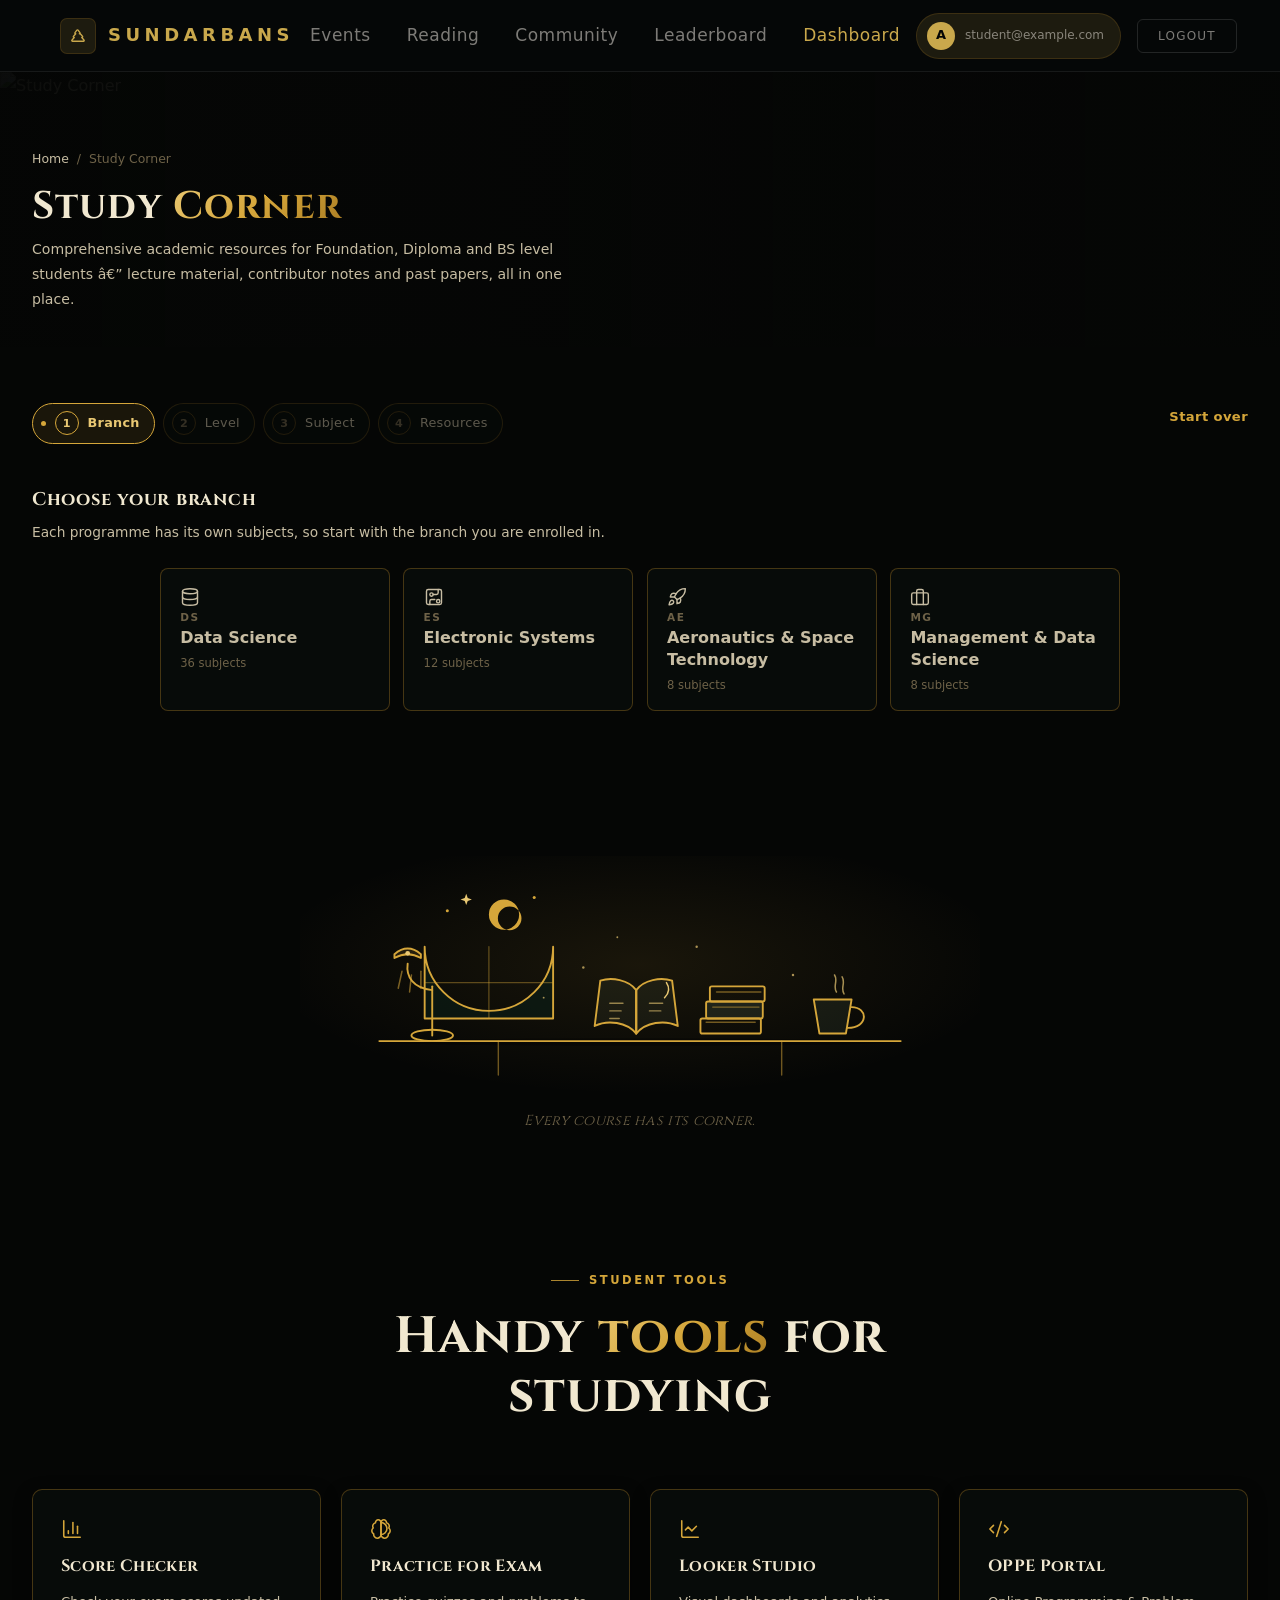
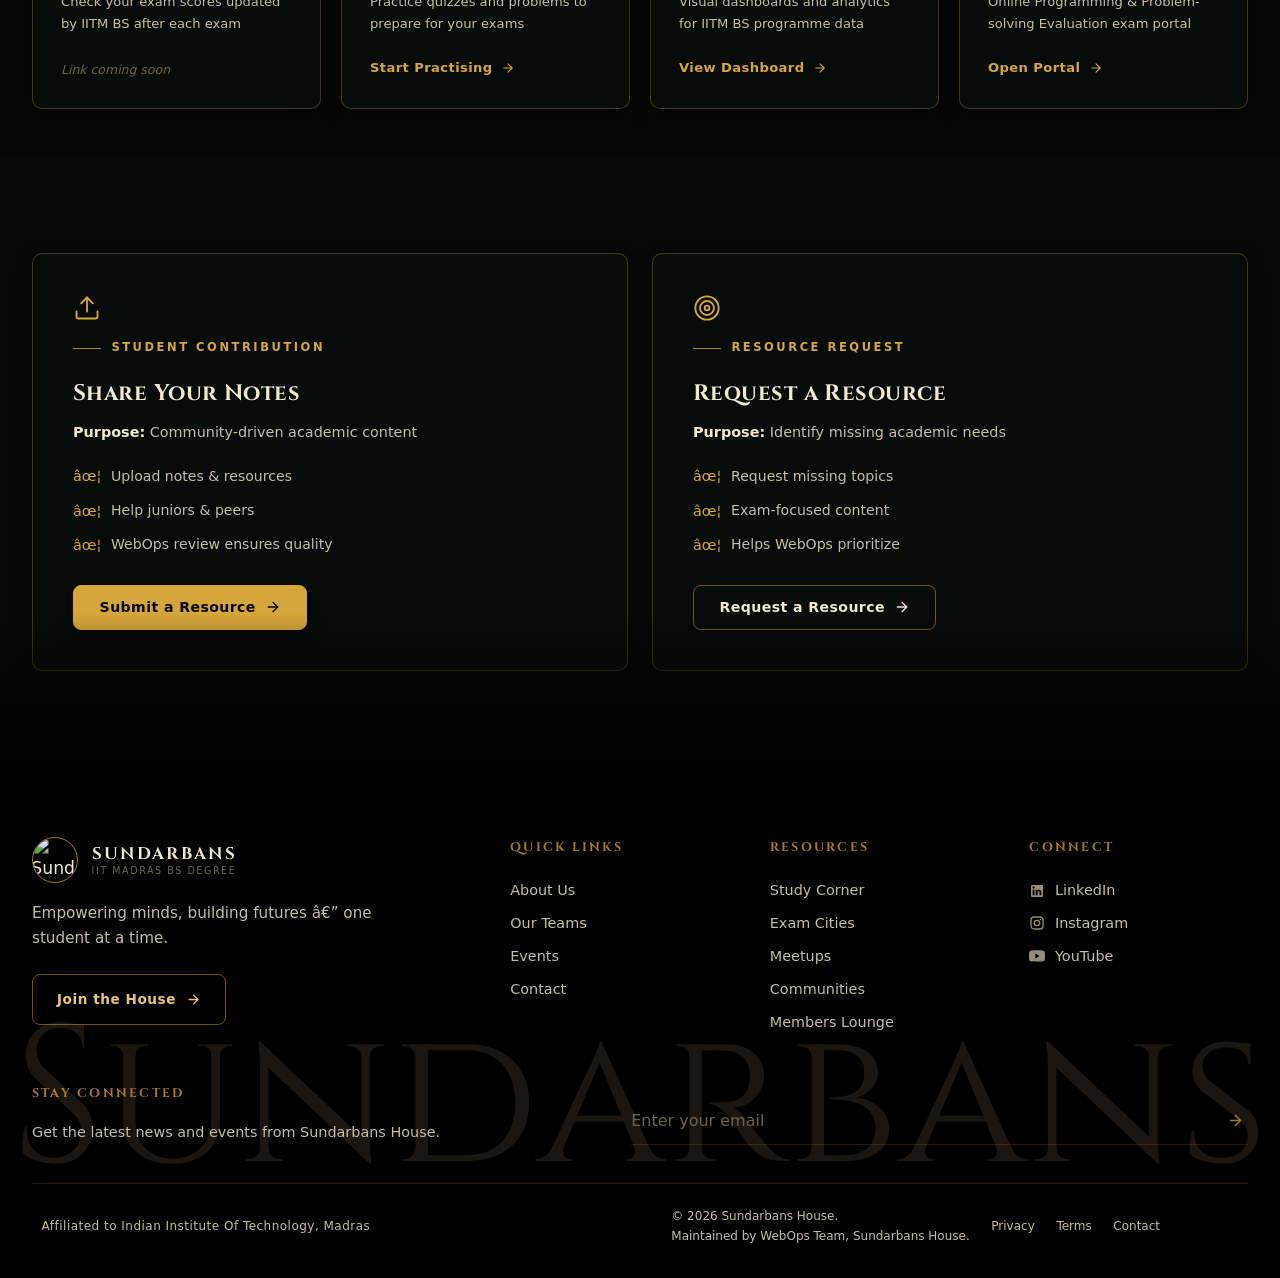
==== commit a329ff0e: "changelog" ====
--- a/emtyT/studycorner.html
+++ b/emtyT/studycorner.html
@@ -1,4 +1,4 @@
-<!doctype html>
+﻿<!doctype html>
 <html lang="en">
   <head>
     <meta charset="UTF-8" />
@@ -9,11 +9,13 @@
       type="image/png"
       href="https://res.cloudinary.com/l59gy0g2/image/upload/f_auto,q_auto:good,w_1000,c_limit/v1785911310/sundarbans/public/assets/house-logo.png"
     />
-    <!-- Same fonts as the real site: Cinzel (display) + Chillax (body). -->
+    <!-- Same fonts as the real site: Cinzel (display) + Chillax (body);
+         Samarkan for the footer wordmark. -->
     <link rel="preconnect" href="https://fonts.googleapis.com" />
     <link rel="preconnect" href="https://fonts.gstatic.com" crossorigin />
     <link rel="preconnect" href="https://api.fontshare.com" />
     <link rel="preconnect" href="https://cdn.fontshare.com" crossorigin />
+    <link rel="preconnect" href="https://fonts.cdnfonts.com" />
     <link
       href="https://fonts.googleapis.com/css2?family=Cinzel:wght@400;600;700;900&display=swap"
       rel="stylesheet"
@@ -22,10 +24,11 @@
       href="https://api.fontshare.com/v2/css?f%5B%5D=chillax@300,400,500,600,700&display=swap"
       rel="stylesheet"
     />
+    <link href="https://fonts.cdnfonts.com/css/samarkan" rel="stylesheet" />
 
     <style>
       /* =====================================================================
-         SUNDARBANS HOUSE — BLACK + GOLD BRAND THEME (port of style.css)
+         SUNDARBANS HOUSE â€” BLACK + GOLD BRAND THEME (port of style.css)
          ===================================================================== */
       :root {
         --font-display: 'Cinzel', Georgia, 'Times New Roman', serif;
@@ -578,7 +581,7 @@
         max-width: 560px;
       }
 
-      /* StudyView's scoped trim — the stepper below is the real content. */
+      /* StudyView's scoped trim â€” the stepper below is the real content. */
       .study-hero.page-hero--compact {
         padding: 4.75rem 0 2.25rem;
       }
@@ -1435,95 +1438,6 @@
       }
 
       /* =====================================================================
-         DOUBTS BOARD (DoubtsBoard component)
-         ===================================================================== */
-      .db-filters {
-        display: flex;
-        flex-wrap: wrap;
-        gap: 0.6rem;
-        justify-content: center;
-        margin-bottom: 2.5rem;
-      }
-      .db-post {
-        margin-top: 0.55rem;
-      }
-      .db-scroll-box {
-        max-width: 820px;
-        margin: 0 auto 3rem;
-        display: flex;
-        flex-direction: column;
-        gap: 1rem;
-      }
-      .db-card {
-        background: var(--surface);
-        border: 1px solid var(--border);
-        border-radius: var(--rad2);
-        padding: 1.25rem 1.5rem;
-      }
-      .db-tag {
-        display: inline-block;
-        font-size: 0.65rem;
-        font-weight: 700;
-        letter-spacing: 0.1em;
-        text-transform: uppercase;
-        background: rgba(213, 166, 58, 0.1);
-        color: var(--accent);
-        border: 1px solid var(--border-card);
-        padding: 0.15rem 0.55rem;
-        border-radius: 99px;
-        margin-bottom: 0.75rem;
-      }
-      .db-question {
-        font-size: 0.95rem;
-        font-weight: 500;
-        margin-bottom: 0.5rem;
-        line-height: 1.5;
-      }
-      .db-answer {
-        font-size: 0.85rem;
-        color: var(--text2);
-        line-height: 1.6;
-        margin-bottom: 0.75rem;
-        padding-left: 0.75rem;
-        border-left: 2px solid var(--border-card);
-      }
-      .db-footer {
-        display: flex;
-        align-items: center;
-        justify-content: space-between;
-        font-size: 0.75rem;
-        color: var(--text3);
-      }
-      .db-upvote {
-        padding: 0.3rem 0.75rem;
-        font-size: 0.75rem;
-      }
-      .db-upvote:disabled {
-        cursor: default;
-        transform: none;
-      }
-      .db-input {
-        width: 100%;
-        background: rgba(213, 166, 58, 0.04);
-        border: 1px solid var(--border);
-        border-radius: 10px;
-        padding: 0.75rem 1rem;
-        color: var(--text);
-        font-family: inherit;
-        font-size: 0.9rem;
-        transition: border-color 0.2s;
-        box-sizing: border-box;
-      }
-      .db-input:focus {
-        outline: none;
-        border-color: var(--accent);
-      }
-      .db-input option {
-        background: var(--bg2);
-        color: var(--text);
-      }
-
-      /* =====================================================================
          STUDENT TOOLS (StudentTools component)
          ===================================================================== */
       .st-card {
@@ -1644,7 +1558,7 @@
          ===================================================================== */
       .footer {
         position: relative;
-        background: var(--color-bg-footer);
+        background: #000;
         padding: clamp(3rem, 5.5vw, 4.75rem) 0 clamp(1.5rem, 2.5vw, 2.25rem);
       }
       .footer::before {
@@ -1677,12 +1591,12 @@
         user-select: none;
         white-space: nowrap;
         text-align: center;
-        font-family: var(--font-display);
-        font-weight: 700;
-        font-size: 13cqi;
-        letter-spacing: 0.06em;
+        font-family: 'Samarkan', var(--font-display);
+        font-weight: 400;
+        font-size: 16cqi;
+        letter-spacing: 0;
         line-height: 1;
-        color: #080807;
+        color: #1b1611;
       }
       .footer-grid {
         display: grid;
@@ -1878,7 +1792,7 @@
       .fcopy,
       .fbl a {
         font-size: 0.75rem;
-        color: var(--text3);
+        color: var(--text2);
       }
       .fbl a {
         text-decoration: none;
@@ -2013,7 +1927,7 @@
           </div>
           <h1>Study <span class="tg">Corner</span></h1>
           <p>
-            Comprehensive academic resources for Foundation, Diploma and BS level students — lecture
+            Comprehensive academic resources for Foundation, Diploma and BS level students â€” lecture
             material, contributor notes and past papers, all in one place.
           </p>
         </div>
@@ -2028,7 +1942,7 @@
           </nav>
 
           <div class="rb-stage">
-            <!-- Step 1 — Branch -->
+            <!-- Step 1 â€” Branch -->
             <div id="rbStep1" class="rb-step-panel">
               <h2 class="rb-step-title" id="rb-head-1" tabindex="-1">Choose your branch</h2>
               <p class="rb-step-sub">
@@ -2037,14 +1951,14 @@
               <div class="rb-branch-grid" id="rbBranchGrid" role="group" aria-labelledby="rb-head-1"></div>
             </div>
 
-            <!-- Step 2 — Level -->
+            <!-- Step 2 â€” Level -->
             <div id="rbStep2" class="rb-step-panel" hidden>
               <h2 class="rb-step-title" id="rb-head-2" tabindex="-1">Choose your level</h2>
               <p class="rb-step-sub" id="rbLevelSub"></p>
               <div class="rb-level-grid" id="rbLevelGrid" role="group" aria-labelledby="rb-head-2"></div>
             </div>
 
-            <!-- Step 3 — Subject -->
+            <!-- Step 3 â€” Subject -->
             <div id="rbStep3" class="rb-step-panel" hidden>
               <h2 class="rb-step-title" id="rb-head-3" tabindex="-1">Choose a subject</h2>
               <p class="rb-step-sub" id="rbSubjectSub"></p>
@@ -2058,7 +1972,7 @@
                     id="rbSubjectSearch"
                     type="search"
                     class="form-input rb-search-input"
-                    placeholder="Search subjects or notes…"
+                    placeholder="Search subjects or notesâ€¦"
                     autocomplete="off"
                   />
                   <button id="rbSearchClear" type="button" class="rb-search-clear" aria-label="Clear search" hidden>
@@ -2073,7 +1987,7 @@
               <div id="rbSubjectArea"></div>
             </div>
 
-            <!-- Step 4 — Resources -->
+            <!-- Step 4 â€” Resources -->
             <div id="rbStep4" class="rb-step-panel" hidden>
               <h2 class="rb-step-title" id="rb-head-4" tabindex="-1">Resources</h2>
               <div id="rbResultsArea"></div>
@@ -2165,44 +2079,6 @@
         <p class="nook-caption">Every course has its corner.</p>
       </section>
 
-      <!-- ======================= DOUBTS BOARD ======================= -->
-      <section class="section tone-b" id="doubt-board">
-        <div class="container">
-          <div class="sec-hdr">
-            <div class="section-tag">Community</div>
-            <h2 class="section-title-xl">Anonymous <span class="tg">Doubts Board</span></h2>
-            <p class="sec-sub">Community-answered doubts. Ask anonymously, learn together.</p>
-          </div>
-
-          <div class="db-filters" id="dbFilters" role="group" aria-label="Filter doubts by subject"></div>
-
-          <div class="db-scroll-box" id="dbScrollBox"></div>
-
-          <div class="card-base" style="max-width: 820px; margin: 0 auto; padding: 2.5rem 2rem; text-align: center">
-            <h3 style="font-family: var(--font-display); font-weight: 700; font-size: 1.4rem; margin-bottom: 1rem">
-              Have a Doubt?
-            </h3>
-            <p
-              style="color: var(--text2); margin-bottom: 1.5rem; font-size: 0.95rem; max-width: 600px; margin-left: auto; margin-right: auto"
-            >
-              Submit your doubts anonymously using our Google form. Community members or WebOps will
-              review and post answers on the board.
-            </p>
-            <a
-              href="https://forms.gle/vZox3LpVrXti74UH7"
-              target="_blank"
-              rel="noopener noreferrer"
-              class="btn btn--primary"
-            >
-              Open Doubts Form
-              <svg viewBox="0 0 24 24" width="16" height="16" stroke="currentColor" stroke-width="2" fill="none" stroke-linecap="round" stroke-linejoin="round" aria-hidden="true">
-                <line x1="5" y1="12" x2="19" y2="12" /><polyline points="12 5 19 12 12 19" />
-              </svg>
-            </a>
-          </div>
-        </div>
-      </section>
-
       <!-- ======================= STUDENT TOOLS ======================= -->
       <section class="section tone-a" id="student-tools">
         <div class="container">
@@ -2290,9 +2166,9 @@
               <h2 class="cc-title">Share Your Notes</h2>
               <p class="cc-purpose"><strong>Purpose:</strong> Community-driven academic content</p>
               <ul class="cc-points">
-                <li><span class="cc-bullet" aria-hidden="true">✦</span>Upload notes &amp; resources</li>
-                <li><span class="cc-bullet" aria-hidden="true">✦</span>Help juniors &amp; peers</li>
-                <li><span class="cc-bullet" aria-hidden="true">✦</span>WebOps review ensures quality</li>
+                <li><span class="cc-bullet" aria-hidden="true">âœ¦</span>Upload notes &amp; resources</li>
+                <li><span class="cc-bullet" aria-hidden="true">âœ¦</span>Help juniors &amp; peers</li>
+                <li><span class="cc-bullet" aria-hidden="true">âœ¦</span>WebOps review ensures quality</li>
               </ul>
               <a class="btn btn--primary cc-cta" href="https://forms.gle/c86b55AZ517Q8Ahg6" target="_blank" rel="noopener noreferrer">
                 Submit a Resource
@@ -2312,9 +2188,9 @@
               <h2 class="cc-title">Request a Resource</h2>
               <p class="cc-purpose"><strong>Purpose:</strong> Identify missing academic needs</p>
               <ul class="cc-points">
-                <li><span class="cc-bullet" aria-hidden="true">✦</span>Request missing topics</li>
-                <li><span class="cc-bullet" aria-hidden="true">✦</span>Exam-focused content</li>
-                <li><span class="cc-bullet" aria-hidden="true">✦</span>Helps WebOps prioritize</li>
+                <li><span class="cc-bullet" aria-hidden="true">âœ¦</span>Request missing topics</li>
+                <li><span class="cc-bullet" aria-hidden="true">âœ¦</span>Exam-focused content</li>
+                <li><span class="cc-bullet" aria-hidden="true">âœ¦</span>Helps WebOps prioritize</li>
               </ul>
               <a class="btn btn--outline cc-cta" href="https://forms.gle/KNm4hyupaG22Huxd6" target="_blank" rel="noopener noreferrer">
                 Request a Resource
@@ -2348,7 +2224,7 @@
                 <span class="fbrand-sub">IIT Madras BS Degree</span>
               </span>
             </div>
-            <p class="ftagline">Empowering minds, building futures — one student at a time.</p>
+            <p class="ftagline">Empowering minds, building futures â€” one student at a time.</p>
             <a href="#" class="fcta">
               <span>Join the House</span>
               <svg viewBox="0 0 24 24" width="15" height="15" stroke="currentColor" stroke-width="2.2" fill="none" stroke-linecap="round" stroke-linejoin="round" aria-hidden="true">
@@ -2426,10 +2302,10 @@
               aria-hidden="true"
               class="fiit-logo"
             />
-            IIT Madras Affiliated
+            Affiliated to Indian Institute Of Technology, Madras
           </p>
           <div class="fbl">
-            <span class="fcopy">© 2026 Sundarbans House WebOps Team. All Rights Reserved.</span>
+            <span class="fcopy">© 2026 Sundarbans House.<br />Maintained by WebOps Team, Sundarbans House.</span>
             <a href="#">Privacy</a>
             <a href="#">Terms</a>
             <a href="#">Contact</a>
@@ -2441,7 +2317,7 @@
     <script>
       'use strict';
       /* =====================================================================
-         DATA — edit anything below; the page re-renders from it.
+         DATA â€” edit anything below; the page re-renders from it.
          ===================================================================== */
       var REQUEST_RESOURCE_URL = 'https://forms.gle/KNm4hyupaG22Huxd6';
 
@@ -2479,11 +2355,11 @@
               { code: 'BSCS2001', name: 'Database Management Systems' },
               { code: 'BSCS2002', name: 'Programming, Data Structures and Algorithms using Python' },
               { code: 'BSCS2003', name: 'Modern Application Development I' },
-              { code: 'BSCS2003P', name: 'Modern Application Development I — Project' },
+              { code: 'BSCS2003P', name: 'Modern Application Development I â€” Project' },
               { code: 'BSSE2001', name: 'System Commands', description: 'Linux and shell scripting' },
               { code: 'BSCS2005', name: 'Programming Concepts using Java' },
               { code: 'BSCS2006', name: 'Modern Application Development II' },
-              { code: 'BSCS2006P', name: 'Modern Application Development II — Project' },
+              { code: 'BSCS2006P', name: 'Modern Application Development II â€” Project' },
             ],
             electives: [
               {
@@ -2509,7 +2385,7 @@
                 label: 'ML & AI electives',
                 subjects: [
                   { code: 'BSDA2001', name: 'Introduction to Deep Learning and Generative AI' },
-                  { code: 'BSDA2001P', name: 'Deep Learning and Generative AI — Project' },
+                  { code: 'BSDA2001P', name: 'Deep Learning and Generative AI â€” Project' },
                   { code: 'BSDA5004', name: 'Large Language Models' },
                   { code: 'BSDA5005', name: 'Introduction to Natural Language Processing (i-NLP)' },
                   { code: 'BSDA5006', name: 'Deep Learning for Computer Vision' },
@@ -2611,15 +2487,15 @@
         },
       };
 
-      /* Resources, keyed by subject code — same shape as resources.js.
+      /* Resources, keyed by subject code â€” same shape as resources.js.
          Add links under lectures / notes / pyq. Titles with "(by X)" are
          grouped by contributor in the Notes view; PYQ titles are grouped by
          the year they mention. */
       var RESOURCES = {
         BSMA1001: {
           lectures: [
-            { title: 'Week 1 – Functions and Limits', link: 'https://drive.google.com/drive/folders/0-sample' },
-            { title: 'Week 2 – Derivatives', link: 'https://drive.google.com/drive/folders/0-sample', badge: 'Popular' },
+            { title: 'Week 1 â€“ Functions and Limits', link: 'https://drive.google.com/drive/folders/0-sample' },
+            { title: 'Week 2 â€“ Derivatives', link: 'https://drive.google.com/drive/folders/0-sample', badge: 'Popular' },
           ],
           notes: [
             { title: 'Complete MDS1 notes (by Rohan K)' , link: 'https://drive.google.com/drive/folders/0-sample' },
@@ -2633,8 +2509,8 @@
         },
         BSMA1002: {
           lectures: [
-            { title: 'Week 1 – Data and Distibutions', link: 'https://drive.google.com/drive/folders/0-sample' },
-            { title: 'Week 2 – Probability', link: 'https://drive.google.com/drive/folders/0-sample' },
+            { title: 'Week 1 â€“ Data and Distibutions', link: 'https://drive.google.com/drive/folders/0-sample' },
+            { title: 'Week 2 â€“ Probability', link: 'https://drive.google.com/drive/folders/0-sample' },
           ],
           notes: [],
           pyq: [
@@ -2660,17 +2536,6 @@
         diplomaPyq: 'https://drive.google.com/drive/folders/0-diploma-pyq',
       };
 
-      /* Doubts board placeholders (sample; the app fetches /data/doubts.json). */
-      var DOUBTS = [
-        { id: 'plh-math-1', subject: 'Math', question: 'How do you prove a function is one-to-one?', answer: 'Exactly one of f(x)=f(y) implies x=y. Try by contradiction: assume f(a)=f(b) with a!=b and derive a contradiction.', time: '12 Sep, 14:32', upvotes: 12 },
-        { id: 'plh-python-1', subject: 'Python', question: 'Difference between list.append and list.extend?', answer: 'append adds one object; extend iterates and adds each element.', time: '11 Sep, 09:10', upvotes: 8 },
-        { id: 'plh-stats-1', subject: 'Stats', question: 'When to use median over mean?', answer: 'Median is robust to outliers — useful for skewed distributions like income data.', time: '10 Sep, 18:45', upvotes: 21 },
-        { id: 'plh-dbms-1', subject: 'DBMS', question: 'What is the difference between a primary key and a unique key?', answer: 'Primary key cannot be NULL and only one per table; unique key allows one NULL per column and can appear many times per table.', time: '08 Sep, 11:22', upvotes: 17 },
-        { id: 'plh-ml-1', subject: 'ML', question: 'Why is gradient descent sensitive to feature scaling?', answer: 'Unscaled features make the loss surface elliptical, so the optimizer takes slow zig-zag paths; scaling turns it spherical.', time: '05 Sep, 20:04', upvotes: 9, badge: 'Answered' },
-        { id: 'plh-dsa-1', subject: 'DSA', question: 'Why is quicksort O(n log n) on average?', answer: 'Each partition level splits the array roughly in half, and there are about log n levels with O(n) work per level.', time: '02 Sep, 13:51', upvotes: 5 },
-        { id: 'plh-math-2', subject: 'Math', question: 'How do matrix eigenvalues connect to Markov chains?', answer: 'The stationary distribution is the eigenvector for eigenvalue 1 of the transition matrix.', time: '30 Aug, 16:38', upvotes: 6 },
-        { id: 'plh-python-2', subject: 'Python', question: 'Should I use list comprehension or a for loop?', answer: 'Comprehensions are faster and cleaner for simple transforms; use loops when you need side effects.', time: '28 Aug, 10:15', upvotes: 3 },
-      ];
 
       /* =====================================================================
          ICONS (lucide-style inline SVGs, generated by name)
@@ -2794,7 +2659,7 @@
         }, 0);
         var parts = [coreN + ' core subject' + (coreN === 1 ? '' : 's')];
         if (electiveN) parts.push(electiveN + ' elective' + (electiveN === 1 ? '' : 's'));
-        return parts.join(' · ');
+        return parts.join(' Â· ');
       }
 
       /* =====================================================================
@@ -2958,7 +2823,6 @@
         renderLevelGrid();
         renderSubjects();
         renderResults();
-        renderDoubts();
       }
 
       function renderStepper() {
@@ -2969,7 +2833,7 @@
           { n: 4, label: 'Resources' },
         ];
         var summary = {
-          1: currentBranch() ? currentBranch().short + ' · ' + currentBranch().name : '',
+          1: currentBranch() ? currentBranch().short + ' Â· ' + currentBranch().name : '',
           2: currentLevel() ? currentLevel().title : '',
           3: state.subject ? state.subject.name : '',
         };
@@ -3010,12 +2874,12 @@
           $('rbStep' + i).hidden = state.step !== i;
         }
         $('rbLevelSub').textContent = currentBranch()
-          ? currentBranch().name + ' runs three levels — pick where you are.'
+          ? currentBranch().name + ' runs three levels â€” pick where you are.'
           : '';
         $('rbSubjectSub').textContent =
           (currentLevel() ? currentLevel().title : '') +
-          (currentBranch() ? ' · ' + currentBranch().name : '') +
-          ' — search or pick below.';
+          (currentBranch() ? ' Â· ' + currentBranch().name : '') +
+          ' â€” search or pick below.';
       }
 
       function renderBranchGrid() {
@@ -3137,7 +3001,7 @@
         });
       }
 
-      /* ── Results (mirror ResourceResults.vue) ──────────────────────── */
+      /* â”€â”€ Results (mirror ResourceResults.vue) â”€â”€â”€â”€â”€â”€â”€â”€â”€â”€â”€â”€â”€â”€â”€â”€â”€â”€â”€â”€â”€â”€â”€â”€ */
       function parseAuthor(title) {
         var match = String(title).match(/\(by\s+(.+?)\)\s*$/i);
         return match ? match[1].trim() : 'Unknown';
@@ -3146,7 +3010,7 @@
         var cleaned = String(title || '')
           .replace(/\s*\(by\s+.+?\)\s*$/i, '')
           .trim();
-        cleaned = cleaned.replace(/^[\s\-–:]+/, '');
+        cleaned = cleaned.replace(/^[\s\-â€“:]+/, '');
         return cleaned || String(title || 'Untitled');
       }
       function parsePYQYear(title) {
@@ -3199,7 +3063,7 @@
           if (link) {
             items.push({
               key: 'drive-notes-' + subject.code,
-              title: 'Subject-wise notes — ' + subject.name,
+              title: 'Subject-wise notes â€” ' + subject.name,
               link: link,
               typeLabel: 'Drive folder',
               cta: 'Open folder',
@@ -3436,185 +3300,11 @@
           '</div>';
       }
 
-      /* =====================================================================
-         DOUBTS BOARD (mirror DoubtsBoard.vue — reading + answering + upvotes)
-         ===================================================================== */
-      var dbFilter = 'all';
-      var dbVoted = {};
-      var dbAnswers = {};
-      var dbDraft = {};
-
-      function storageGet(key, fallback) {
-        try {
-          var raw = localStorage.getItem(key);
-          if (raw === null) return fallback;
-          var parsed = JSON.parse(raw);
-          return parsed === null ? fallback : parsed;
-        } catch (e) {
-          return fallback;
-        }
-      }
-      function storageSet(key, value) {
-        try {
-          localStorage.setItem(key, JSON.stringify(value));
-        } catch (e) {
-          /* ignore */
-        }
-      }
-      function nowLabel() {
-        return new Date().toLocaleString([], {
-          day: '2-digit',
-          month: 'short',
-          hour: '2-digit',
-          minute: '2-digit',
-        });
-      }
-      function normalizeSubject(v) {
-        var map = {
-          math: 'Math', mathematics: 'Math', stats: 'Stats', statistics: 'Stats',
-          python: 'Python', dbms: 'DBMS', dsa: 'DSA', ml: 'ML',
-          'machine learning': 'ML', other: 'Other',
-        };
-        return map[String(v || '').trim().toLowerCase()] || String(v || 'Other');
-      }
-      function hydrateDoubt(d) {
-        return {
-          id: d.id,
-          subject: normalizeSubject(d.subject),
-          question: d.question,
-          answer: String(d.answer || '').trim(),
-          time: String(d.time || 'Recently'),
-          upvotes: Number(d.upvotes) || 0,
-          isStudent: Boolean(d.isStudent),
-        };
-      }
-      var dbDoubts = [];
-      function myDoubtsCount() {
-        return dbDoubts.filter(function (d) { return d.isStudent; }).length;
-      }
-      function visibleFilters() {
-        return [
-          { key: 'all', label: 'All Subjects' },
-          { key: 'Math', label: 'Mathematics' },
-          { key: 'Stats', label: 'Statistics' },
-          { key: 'Python', label: 'Python' },
-          { key: 'DBMS', label: 'DBMS' },
-          { key: 'DSA', label: 'DSA' },
-          { key: 'ML', label: 'Machine Learning' },
-          { key: 'answer-doubts', label: 'Answer Doubts' },
-        ].map(function (f) {
-          if (f.key === 'my-doubts') return Object.assign({}, f, { label: 'My Doubts (' + myDoubtsCount() + ')' });
-          return f;
-        }).filter(function (f) {
-          return f.key !== 'my-doubts' || myDoubtsCount() > 0;
-        });
-      }
-      function filteredDoubts() {
-        var active = dbFilter;
-        var list = dbDoubts;
-        if (active === 'my-doubts') list = list.filter(function (d) { return d.isStudent; });
-        else if (active === 'answer-doubts') list = list.filter(function (d) { return !String(d.answer || '').trim(); });
-        else if (active !== 'all') list = list.filter(function (d) { return d.subject === active; });
-        return list;
-      }
-      function emptyDoubtsLabel() {
-        if (dbFilter === 'my-doubts') return 'You have not posted any doubts yet.';
-        if (dbFilter === 'answer-doubts') return 'No unanswered doubts right now.';
-        return 'No doubts in this subject yet.';
-      }
-      function upvoteDoubt(id) {
-        if (dbVoted[id]) return;
-        dbVoted = Object.assign({}, dbVoted, { [id]: true });
-        storageSet('sb_voted_doubts_v1', dbVoted);
-        renderDoubts();
-      }
-      function postAnswer(id) {
-        var answer = String(dbDraft[id] || '').trim();
-        if (answer.length < 8) return;
-        dbAnswers = Object.assign({}, dbAnswers, {
-          [id]: { answer: answer, time: nowLabel() },
-        });
-        storageSet('sb_doubt_answers_v1', dbAnswers);
-        dbDoubts = dbDoubts.map(function (d) {
-          return d.id === id ? Object.assign({}, d, { answer: answer }) : d;
-        });
-        delete dbDraft[id];
-        renderDoubts();
-      }
-      function renderDoubts() {
-        var filters = visibleFilters();
-        var html = '';
-        filters.forEach(function (f) {
-          html +=
-            '<button type="button" class="sel" aria-pressed="' + (dbFilter === f.key) + '" data-dfilter="' + f.key + '">' +
-            f.label + '</button>';
-        });
-        $('dbFilters').innerHTML = html;
-        $('dbFilters').querySelectorAll('[data-dfilter]').forEach(function (btn) {
-          btn.addEventListener('click', function () {
-            dbFilter = btn.getAttribute('data-dfilter');
-            renderDoubts();
-          });
-        });
-
-        var list = filteredDoubts();
-        var body = '';
-        if (list.length) {
-          list.forEach(function (d) {
-            var voted = Boolean(dbVoted[d.id]);
-            body += '<div class="db-card">';
-            body += '<span class="db-tag">' + d.subject + '</span>';
-            body += '<div class="db-question">' + d.question + '</div>';
-            if (d.answer) body += '<div class="db-answer">' + d.answer + '</div>';
-            if (dbFilter === 'answer-doubts' && !d.answer) {
-              body +=
-                '<div style="margin: 0.75rem 0 0.5rem">' +
-                '<textarea class="db-input" rows="3" data-answer="' + d.id + '" placeholder="Write an answer for the community...">' +
-                (dbDraft[d.id] || '') + '</textarea>' +
-                '<button type="button" class="btn btn--outline btn--sm db-post" data-post="' + d.id + '">Post Answer</button>' +
-                '</div>';
-            }
-            body += '<div class="db-footer">';
-            body += '<span>' + d.time + '</span>';
-            body +=
-              '<button type="button" class="sel db-upvote" aria-pressed="' + voted + '"' +
-              (voted ? ' disabled' : '') + ' data-upvote="' + d.id + '">' +
-              (voted ? '✓ Voted' : icon('thumbsUp', 13, 1.9) + ' ' + d.upvotes) +
-              '</button>';
-            body += '</div></div>';
-          });
-        } else {
-          body += '<p style="text-align: center; color: var(--text3); padding: 2rem">' + emptyDoubtsLabel() + '</p>';
-        }
-        $('dbScrollBox').innerHTML = body;
-
-        $('dbScrollBox').querySelectorAll('[data-upvote]').forEach(function (btn) {
-          btn.addEventListener('click', function () {
-            upvoteDoubt(btn.getAttribute('data-upvote'));
-          });
-        });
-        $('dbScrollBox').querySelectorAll('[data-answer]').forEach(function (ta) {
-          var id = ta.getAttribute('data-answer');
-          ta.addEventListener('input', function () {
-            dbDraft[id] = ta.value;
-          });
-        });
-        $('dbScrollBox').querySelectorAll('[data-post]').forEach(function (btn) {
-          btn.addEventListener('click', function () {
-            postAnswer(btn.getAttribute('data-post'));
-          });
-        });
-      }
 
       /* =====================================================================
          INIT
          ===================================================================== */
       document.addEventListener('DOMContentLoaded', function () {
-        // Restore persisted vote state + answers, seed placeholder doubts.
-        dbVoted = storageGet('sb_voted_doubts_v1', {});
-        dbAnswers = storageGet('sb_doubt_answers_v1', {});
-        dbDoubts = DOUBTS.map(hydrateDoubt);
-
         // Search input
         $('rbSubjectSearch').addEventListener('input', function () {
           state.search = $('rbSubjectSearch').value;
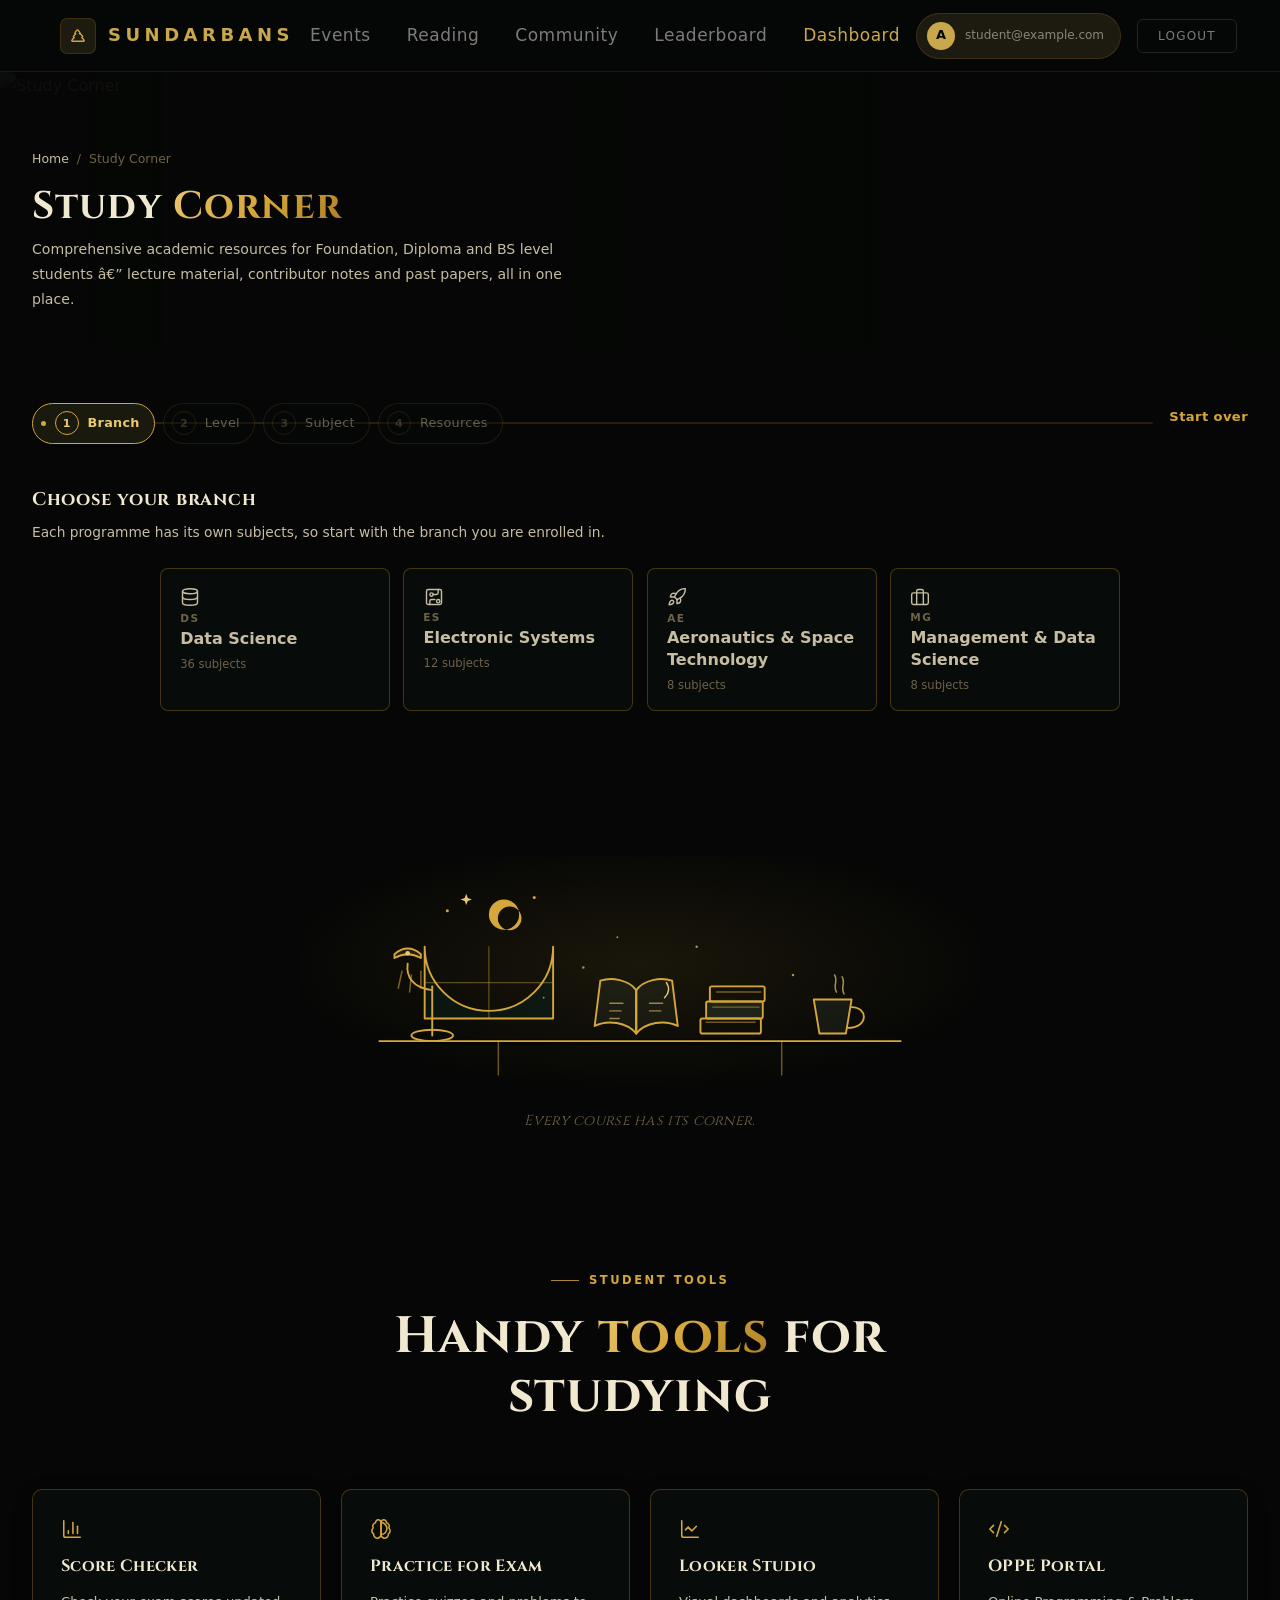
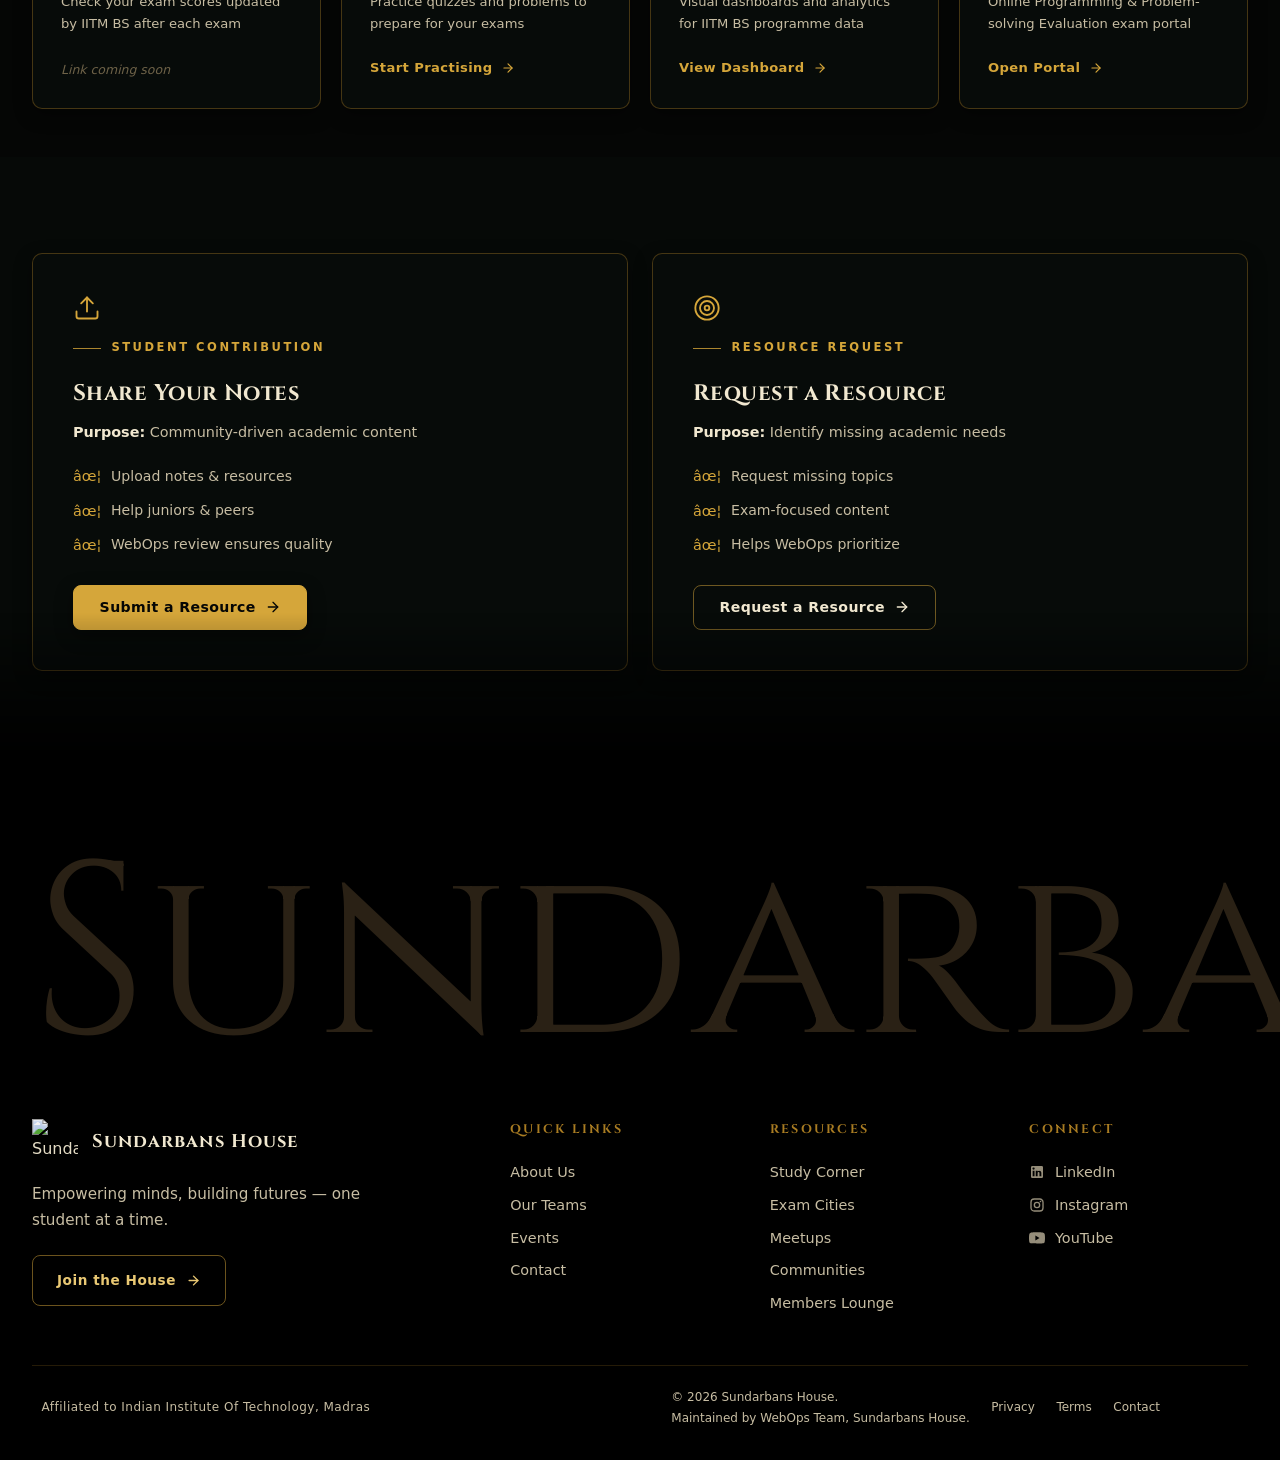
==== commit 7212721f: "changelod" ====
--- a/emtyT/studycorner.html
+++ b/emtyT/studycorner.html
@@ -751,7 +751,34 @@
         gap: 1rem;
         margin-bottom: 2.5rem;
       }
+      .rb-steps-wrap {
+        position: relative;
+        flex: 1;
+        min-width: 0;
+      }
+      .rb-progress {
+        position: absolute;
+        left: 0;
+        right: 0;
+        top: 50%;
+        transform: translateY(-50%);
+        height: 2px;
+        background: var(--border-subtle);
+        border-radius: 99px;
+        overflow: hidden;
+        z-index: 0;
+      }
+      .rb-progress-fill {
+        display: block;
+        height: 100%;
+        width: 0;
+        background: linear-gradient(90deg, var(--color-gold), var(--accent));
+        border-radius: 99px;
+        transition: width 0.55s var(--ease-editorial);
+      }
       .rb-steps {
+        position: relative;
+        z-index: 1;
         list-style: none;
         display: flex;
         flex-wrap: wrap;
@@ -794,7 +821,8 @@
       }
       .rb-step--active {
         border-color: var(--color-gold);
-        background: rgba(213, 166, 58, 0.1);
+        background: var(--color-card);
+        box-shadow: inset 0 0 0 100px rgba(213, 166, 58, 0.09);
         color: var(--color-gold-light);
         font-weight: 600;
       }
@@ -846,6 +874,9 @@
         .rb-stepper {
           flex-direction: column;
           margin-bottom: 2rem;
+        }
+        .rb-progress {
+          display: none;
         }
         .rb-step-value {
           max-width: 9rem;
@@ -1358,6 +1389,87 @@
       .rb-empty--start {
         min-height: 200px;
       }
+      /* Step transition: the freshly-shown panel rises in. (It is shown by
+         removing `hidden`, which restarts a CSS animation on display change.) */
+      .rb-step-panel:not([hidden]) {
+        animation: rb-step-in 0.32s var(--ease-editorial);
+      }
+      @keyframes rb-step-in {
+        from {
+          opacity: 0;
+          transform: translateY(14px);
+        }
+        to {
+          opacity: 1;
+          transform: translateY(0);
+        }
+      }
+      /* Cards inside a fresh step rise one after another. */
+      @keyframes rb-rise {
+        from {
+          opacity: 0;
+          transform: translateY(12px);
+        }
+        to {
+          opacity: 1;
+          transform: translateY(0);
+        }
+      }
+      .rb-card-enter {
+        animation: rb-rise 0.5s var(--ease-editorial) both;
+      }
+      /* Hover: warm gold glow and lift, icon wakes up. */
+      .rb-branch:hover,
+      .rb-level:hover {
+        border-color: rgba(213, 166, 58, 0.55);
+        box-shadow: 0 16px 34px -18px rgba(213, 166, 58, 0.4);
+        transform: translateY(-2px);
+      }
+      .rb-branch-icon,
+      .rb-level-icon {
+        transition: transform var(--duration-selector) var(--ease-editorial);
+      }
+      .rb-branch:hover .rb-branch-icon,
+      .rb-level:hover .rb-level-icon {
+        transform: scale(1.15) rotate(-6deg);
+      }
+      /* Selection pops once, then settles. */
+      @keyframes rb-pop {
+        0% {
+          transform: scale(0.98);
+        }
+        40% {
+          transform: scale(1.03);
+        }
+        100% {
+          transform: scale(1);
+        }
+      }
+      .rb-branch--selected,
+      .rb-level--selected,
+      .rb-subject[aria-pressed='true'] {
+        animation: rb-pop 0.4s var(--ease-editorial);
+      }
+      /* Chevron slides in on subject rows to signal clickability. */
+      .rb-subject {
+        padding-right: 2.2rem;
+      }
+      .rb-subject-go {
+        position: absolute;
+        right: 0.85rem;
+        top: 50%;
+        transform: translateY(-50%) translateX(-5px);
+        opacity: 0;
+        color: var(--accent);
+        transition:
+          opacity var(--duration-selector) var(--ease-editorial),
+          transform var(--duration-selector) var(--ease-editorial);
+      }
+      .rb-subject:hover .rb-subject-go,
+      .rb-subject[aria-pressed='true'] .rb-subject-go {
+        opacity: 1;
+        transform: translateY(-50%) translateX(0);
+      }
       .rr-none {
         display: flex;
         flex-direction: column;
@@ -1576,27 +1688,42 @@
         container-type: inline-size;
       }
       .footer-grid,
-      .fclose,
       .footer-bottom {
         position: relative;
         z-index: 1;
       }
       .footer-wordmark {
-        position: absolute;
-        left: 0;
-        right: 0;
-        bottom: 0.24em;
-        z-index: 0;
-        pointer-events: none;
+        display: block;
+        position: relative;
+        z-index: 2;
         user-select: none;
         white-space: nowrap;
         text-align: center;
         font-family: 'Samarkan', var(--font-display);
         font-weight: 400;
-        font-size: 16cqi;
+        font-size: 20cqi;
         letter-spacing: 0;
         line-height: 1;
-        color: #1b1611;
+        color: #2a2115;
+        text-decoration: none;
+        margin-bottom: clamp(1.5rem, 3vw, 2.75rem);
+      }
+      .wm-char {
+        display: inline-block;
+        transition:
+          color 260ms var(--ease-editorial),
+          text-shadow 260ms var(--ease-editorial);
+      }
+      .footer-wordmark .wm-char:hover {
+        color: #f8b84e;
+        text-shadow:
+          0 0 12px rgba(248, 184, 78, 0.5),
+          0 0 36px rgba(248, 184, 78, 0.22);
+      }
+      .footer-wordmark:focus-visible {
+        outline: 2px solid var(--color-gold);
+        outline-offset: -8px;
+        border-radius: 4px;
       }
       .footer-grid {
         display: grid;
@@ -1607,47 +1734,24 @@
       .fbrand {
         max-width: 30rem;
       }
-      .flogo {
+      .fbrand-line {
         display: flex;
         align-items: center;
         gap: 0.85rem;
         margin-bottom: 1.1rem;
       }
-      .flogo-ring {
+      .flogo-svg {
         width: 46px;
         height: 46px;
         flex-shrink: 0;
-        border-radius: 50%;
-        border: 1px solid var(--color-gold-muted);
-        overflow: hidden;
-        display: flex;
-        align-items: center;
-        justify-content: center;
-      }
-      .flogo-img {
-        width: 100%;
-        height: 100%;
-        object-fit: cover;
-        border-radius: 50%;
-        transform: scale(1.08);
-      }
-      .flogo-text {
-        display: flex;
-        flex-direction: column;
-        line-height: 1.25;
+        opacity: 0.95;
       }
       .fbrand-name {
         font-family: var(--font-display);
         font-weight: 700;
-        font-size: 1.05rem;
-        letter-spacing: 0.12em;
+        font-size: 1.15rem;
+        letter-spacing: 0.06em;
         color: var(--text);
-      }
-      .fbrand-sub {
-        font-size: 0.6rem;
-        color: var(--text3);
-        letter-spacing: 0.16em;
-        text-transform: uppercase;
       }
       .ftagline {
         font-size: 0.95rem;
@@ -1699,66 +1803,6 @@
       .fconnect a:hover svg {
         opacity: 1;
       }
-      .fclose {
-        display: grid;
-        grid-template-columns: minmax(0, 1fr) minmax(0, 1.1fr);
-        gap: clamp(1.25rem, 3vw, 3rem);
-        align-items: end;
-        padding-bottom: clamp(1.75rem, 3vw, 2.5rem);
-      }
-      .fclose-copy p {
-        font-size: 0.9rem;
-        color: var(--text2);
-        max-width: 26rem;
-      }
-      .fsubscribe {
-        display: flex;
-        align-items: center;
-        gap: 1rem;
-        padding-bottom: 0.7rem;
-        border-bottom: 1px solid var(--border-subtle);
-        transition: border-color var(--duration-button) var(--ease-editorial);
-      }
-      .fsubscribe:focus-within {
-        border-bottom-color: var(--color-gold);
-      }
-      .fsubscribe-input {
-        flex: 1;
-        min-width: 0;
-        background: none;
-        border: none;
-        outline: none;
-        color: var(--text);
-        font-size: 1rem;
-        padding: 0;
-      }
-      .fsubscribe-input::placeholder {
-        color: var(--text3);
-      }
-      .fsubscribe-go {
-        display: inline-flex;
-        align-items: center;
-        justify-content: center;
-        flex-shrink: 0;
-        background: none;
-        border: none;
-        padding: 0.25rem;
-        cursor: pointer;
-        color: var(--color-gold-muted);
-        transition:
-          color var(--duration-link) var(--ease-editorial),
-          transform var(--duration-link) var(--ease-editorial);
-      }
-      .fsubscribe:focus-within .fsubscribe-go,
-      .fsubscribe-go:hover {
-        color: var(--color-gold-light);
-        transform: translateX(4px);
-      }
-      .fsubscribe-go:focus-visible {
-        outline: 2px solid var(--color-gold);
-        outline-offset: 3px;
-        border-radius: 4px;
-      }
       .footer-bottom {
         border-top: 1px solid var(--border-subtle);
         padding: 1.35rem 0 0;
@@ -1804,7 +1848,6 @@
 
       /* Footer reveal */
       .footer-grid,
-      .fclose,
       .footer-bottom,
       .footer-wordmark {
         opacity: 0;
@@ -1814,7 +1857,6 @@
           transform 900ms var(--ease-reveal);
       }
       .footer.is-revealed .footer-grid,
-      .footer.is-revealed .fclose,
       .footer.is-revealed .footer-bottom {
         opacity: 1;
         transform: none;
@@ -1824,16 +1866,12 @@
         transform: none;
         transition-delay: 320ms;
       }
-      .footer.is-revealed .fclose {
-        transition-delay: 120ms;
-      }
       .footer.is-revealed .footer-bottom {
         transition-delay: 220ms;
       }
 
       @media (prefers-reduced-motion: reduce) {
         .footer-grid,
-        .fclose,
         .footer-bottom,
         .footer-wordmark,
         .footer.is-revealed .footer-wordmark {
@@ -1842,9 +1880,33 @@
           transition: none;
           transition-delay: 0s;
         }
-        .flinks a:hover,
-        .fsubscribe-go:hover,
-        .fsubscribe:focus-within .fsubscribe-go {
+        /* Resource browser: kill the step/card choreography, keep content
+           fully visible. */
+        .rb-step-panel:not([hidden]),
+        .rb-card-enter,
+        .rb-branch--selected,
+        .rb-level--selected,
+        .rb-subject[aria-pressed='true'] {
+          animation: none;
+        }
+        .rb-progress-fill,
+        .rb-subject-go,
+        .rb-branch-icon,
+        .rb-level-icon {
+          transition: none;
+        }
+        .rb-branch:hover,
+        .rb-level:hover {
+          transform: none;
+          box-shadow: none;
+        }
+        .rb-subject:hover .rb-subject-go {
+          opacity: 0;
+        }
+        .wm-char {
+          transition: none;
+        }
+        .flinks a:hover {
           transform: none;
         }
       }
@@ -1855,11 +1917,6 @@
         .fbrand {
           grid-column: 1 / -1;
           max-width: 34rem;
-        }
-        .fclose {
-          grid-template-columns: 1fr;
-          align-items: start;
-          gap: 1.25rem;
         }
       }
       @media (max-width: 640px) {
@@ -1869,9 +1926,6 @@
         }
         .fbrand {
           grid-column: 1 / -1;
-        }
-        .fclose {
-          padding-bottom: 2.5rem;
         }
         .footer-bottom {
           padding-right: 0;
@@ -1937,7 +1991,12 @@
       <section class="section tone-a" id="resource-browser">
         <div class="container">
           <nav class="rb-stepper" aria-label="Browse resources">
-            <ol class="rb-steps" id="rbSteps"></ol>
+            <div class="rb-steps-wrap">
+              <div class="rb-progress" aria-hidden="true">
+                <span class="rb-progress-fill" id="rbProgressFill"></span>
+              </div>
+              <ol class="rb-steps" id="rbSteps"></ol>
+            </div>
             <button id="rbReset" type="button" class="btn btn--text rb-reset" hidden>Start over</button>
           </nav>
 
@@ -2207,24 +2266,23 @@
     <!-- ======================= FOOTER (AppFooter) ======================= -->
     <footer class="footer" id="footer">
       <div class="container footer-inner">
-        <span class="footer-wordmark" aria-hidden="true">Sundarbans</span>
+        <a href="#" class="footer-wordmark" aria-label="Sundarbans House — go to home">
+          <span class="wm-char" aria-hidden="true">S</span><span class="wm-char" aria-hidden="true">u</span><span class="wm-char" aria-hidden="true">n</span><span class="wm-char" aria-hidden="true">d</span><span class="wm-char" aria-hidden="true">a</span><span class="wm-char" aria-hidden="true">r</span><span class="wm-char" aria-hidden="true">b</span><span class="wm-char" aria-hidden="true">a</span><span class="wm-char" aria-hidden="true">n</span><span class="wm-char" aria-hidden="true">s</span>
+        </a>
 
         <div class="footer-grid">
           <div class="fbrand">
-            <div class="flogo">
-              <span class="flogo-ring">
-                <img
-                  src="https://res.cloudinary.com/l59gy0g2/image/upload/f_auto,q_auto:good,w_1000,c_limit/v1785911356/sundarbans/src/assets/LOGO.jpg"
-                  alt="Sundarbans House logo"
-                  class="flogo-img"
-                />
-              </span>
-              <span class="flogo-text">
-                <span class="fbrand-name">SUNDARBANS</span>
-                <span class="fbrand-sub">IIT Madras BS Degree</span>
-              </span>
-            </div>
-            <p class="ftagline">Empowering minds, building futures â€” one student at a time.</p>
+            <p class="fbrand-line">
+              <img
+                src="/assets/image/tsundere.svg"
+                alt="Sundarbans House"
+                width="46"
+                height="46"
+                class="flogo-svg"
+              />
+              <span class="fbrand-name">Sundarbans House</span>
+            </p>
+            <p class="ftagline">Empowering minds, building futures — one student at a time.</p>
             <a href="#" class="fcta">
               <span>Join the House</span>
               <svg viewBox="0 0 24 24" width="15" height="15" stroke="currentColor" stroke-width="2.2" fill="none" stroke-linecap="round" stroke-linejoin="round" aria-hidden="true">
@@ -2271,27 +2329,6 @@
               <span>YouTube</span>
             </a>
           </nav>
-        </div>
-
-        <div class="fclose">
-          <div class="fclose-copy">
-            <h2 class="fcol-title">Stay Connected</h2>
-            <p>Get the latest news and events from Sundarbans House.</p>
-          </div>
-          <form class="fsubscribe" id="footerForm">
-            <label class="sr-only" for="footer-email">Email for newsletter</label>
-            <input
-              id="footer-email"
-              type="email"
-              class="fsubscribe-input"
-              placeholder="Enter your email"
-            />
-            <button type="submit" class="fsubscribe-go" aria-label="Subscribe to newsletter">
-              <svg viewBox="0 0 24 24" width="17" height="17" stroke="currentColor" stroke-width="2.2" fill="none" stroke-linecap="round" stroke-linejoin="round" aria-hidden="true">
-                <line x1="5" y1="12" x2="19" y2="12" /><polyline points="12 5 19 12 12 19" />
-              </svg>
-            </button>
-          </form>
         </div>
 
         <div class="footer-bottom">
@@ -2542,6 +2579,7 @@
          ===================================================================== */
       var ICON_PATHS = {
         arrowRight: '<line x1="5" y1="12" x2="19" y2="12" /><polyline points="12 5 19 12 12 19" />',
+        chevronRight: '<path d="m9 18 6-6-6-6" />',
         search: '<circle cx="11" cy="11" r="8" /><line x1="21" y1="21" x2="16.65" y2="16.65" />',
         x: '<path d="M18 6 6 18" /><path d="m6 6 12 12" />',
         chevronDown: '<path d="m6 9 6 6 6-6" />',
@@ -2860,6 +2898,7 @@
           }
         });
         $('rbSteps').innerHTML = html;
+        $('rbProgressFill').style.width = ((state.step - 1) / 3) * 100 + '%';
         $('rbSteps').querySelectorAll('[data-go]').forEach(function (btn) {
           btn.addEventListener('click', function () {
             var n = Number(btn.getAttribute('data-go'));
@@ -2884,11 +2923,12 @@
 
       function renderBranchGrid() {
         var html = '';
-        BRANCHES.forEach(function (b) {
+        BRANCHES.forEach(function (b, i) {
           html +=
-            '<button type="button" class="rb-branch' +
+            '<button type="button" class="rb-branch rb-card-enter' +
             (state.branch === b.key ? ' rb-branch--selected' : '') +
-            '" aria-pressed="' + (state.branch === b.key) + '" data-branch="' + b.key + '">' +
+            '" style="animation-delay:' + i * 45 + 'ms"' +
+            ' aria-pressed="' + (state.branch === b.key) + '" data-branch="' + b.key + '">' +
             icon(branchIcons[b.key], 20, 1.7) +
             '<span class="rb-branch-code">' + b.short + '</span>' +
             '<span class="rb-branch-name">' + b.name + '</span>' +
@@ -2905,11 +2945,12 @@
 
       function renderLevelGrid() {
         var html = '';
-        LEVELS.forEach(function (l) {
+        LEVELS.forEach(function (l, i) {
           html +=
-            '<button type="button" class="rb-level' +
+            '<button type="button" class="rb-level rb-card-enter' +
             (state.level === l.key ? ' rb-level--selected' : '') +
-            '" aria-pressed="' + (state.level === l.key) + '" data-level="' + l.key + '">' +
+            '" style="animation-delay:' + i * 45 + 'ms"' +
+            ' aria-pressed="' + (state.level === l.key) + '" data-level="' + l.key + '">' +
             icon(levelIcons[l.key], 20, 1.7) +
             '<span class="rb-level-name">' + l.title + '</span>' +
             '<span class="rb-level-count">' + levelStat(l.key) + '</span>' +
@@ -2923,13 +2964,15 @@
         });
       }
 
-      function subjectCardHtml(s) {
+      function subjectCardHtml(s, idx) {
         return (
-          '<button type="button" class="rb-subject' +
+          '<button type="button" class="rb-subject rb-card-enter' +
           (s.code ? '' : ' rb-subject--elective') +
-          '" aria-pressed="' + isSelected(s) + '" data-subject="' + subjectKey(s) + '">' +
+          '" style="animation-delay:' + idx * 45 + 'ms"' +
+          ' aria-pressed="' + isSelected(s) + '" data-subject="' + subjectKey(s) + '">' +
           (s.code ? '<span class="rb-subject-code">' + s.code + '</span>' : '') +
           '<span class="rb-subject-name">' + s.name + '</span>' +
+          icon('chevronRight', 15, 2) +
           '</button>'
         );
       }
@@ -2945,8 +2988,8 @@
         var html = '';
         if (core.length) {
           html += '<div class="rb-subject-grid" role="group" aria-labelledby="rb-head-3">';
-          core.forEach(function (s) {
-            html += subjectCardHtml(s);
+          core.forEach(function (s, i) {
+            html += subjectCardHtml(s, i);
           });
           html += '</div>';
         }
@@ -2958,8 +3001,8 @@
             '</h3>';
           if (g.subjects && g.subjects.length) {
             html += '<div class="rb-subject-grid" role="group" aria-label="' + g.label + ' subjects">';
-            g.subjects.forEach(function (s) {
-              html += subjectCardHtml(s);
+            g.subjects.forEach(function (s, i) {
+              html += subjectCardHtml(s, i);
             });
             html += '</div>';
           } else if (g.note) {
@@ -3349,6 +3392,27 @@
             { threshold: 0.08 }
           );
           io.observe(footer);
+
+          // Closing "tight scroll": once the footer enters the bottom 15% of
+          // the viewport, finish the scroll so the whole footer lands in one
+          // step. Once per visit; never under prefers-reduced-motion.
+          var pulled = false;
+          if (!window.matchMedia('(prefers-reduced-motion: reduce)').matches) {
+            var pullIo = new IntersectionObserver(
+              function (entries) {
+                entries.forEach(function (e) {
+                  if (!e.isIntersecting || pulled) return;
+                  pulled = true;
+                  setTimeout(function () {
+                    footer.scrollIntoView({ block: 'end', behavior: 'smooth' });
+                  }, 0);
+                  pullIo.disconnect();
+                });
+              },
+              { threshold: 0, rootMargin: '0px 0px -15% 0px' }
+            );
+            pullIo.observe(footer);
+          }
         } else {
           revealFooter();
         }
@@ -3380,16 +3444,6 @@
             c.classList.add('revealed');
           });
         }
-
-        // Newsletter
-        $('footerForm').addEventListener('submit', function (e) {
-          e.preventDefault();
-          var input = $('footer-email');
-          if (input.value) {
-            alert('Thanks for subscribing!');
-            input.value = '';
-          }
-        });
       });
     </script>
   </body>
